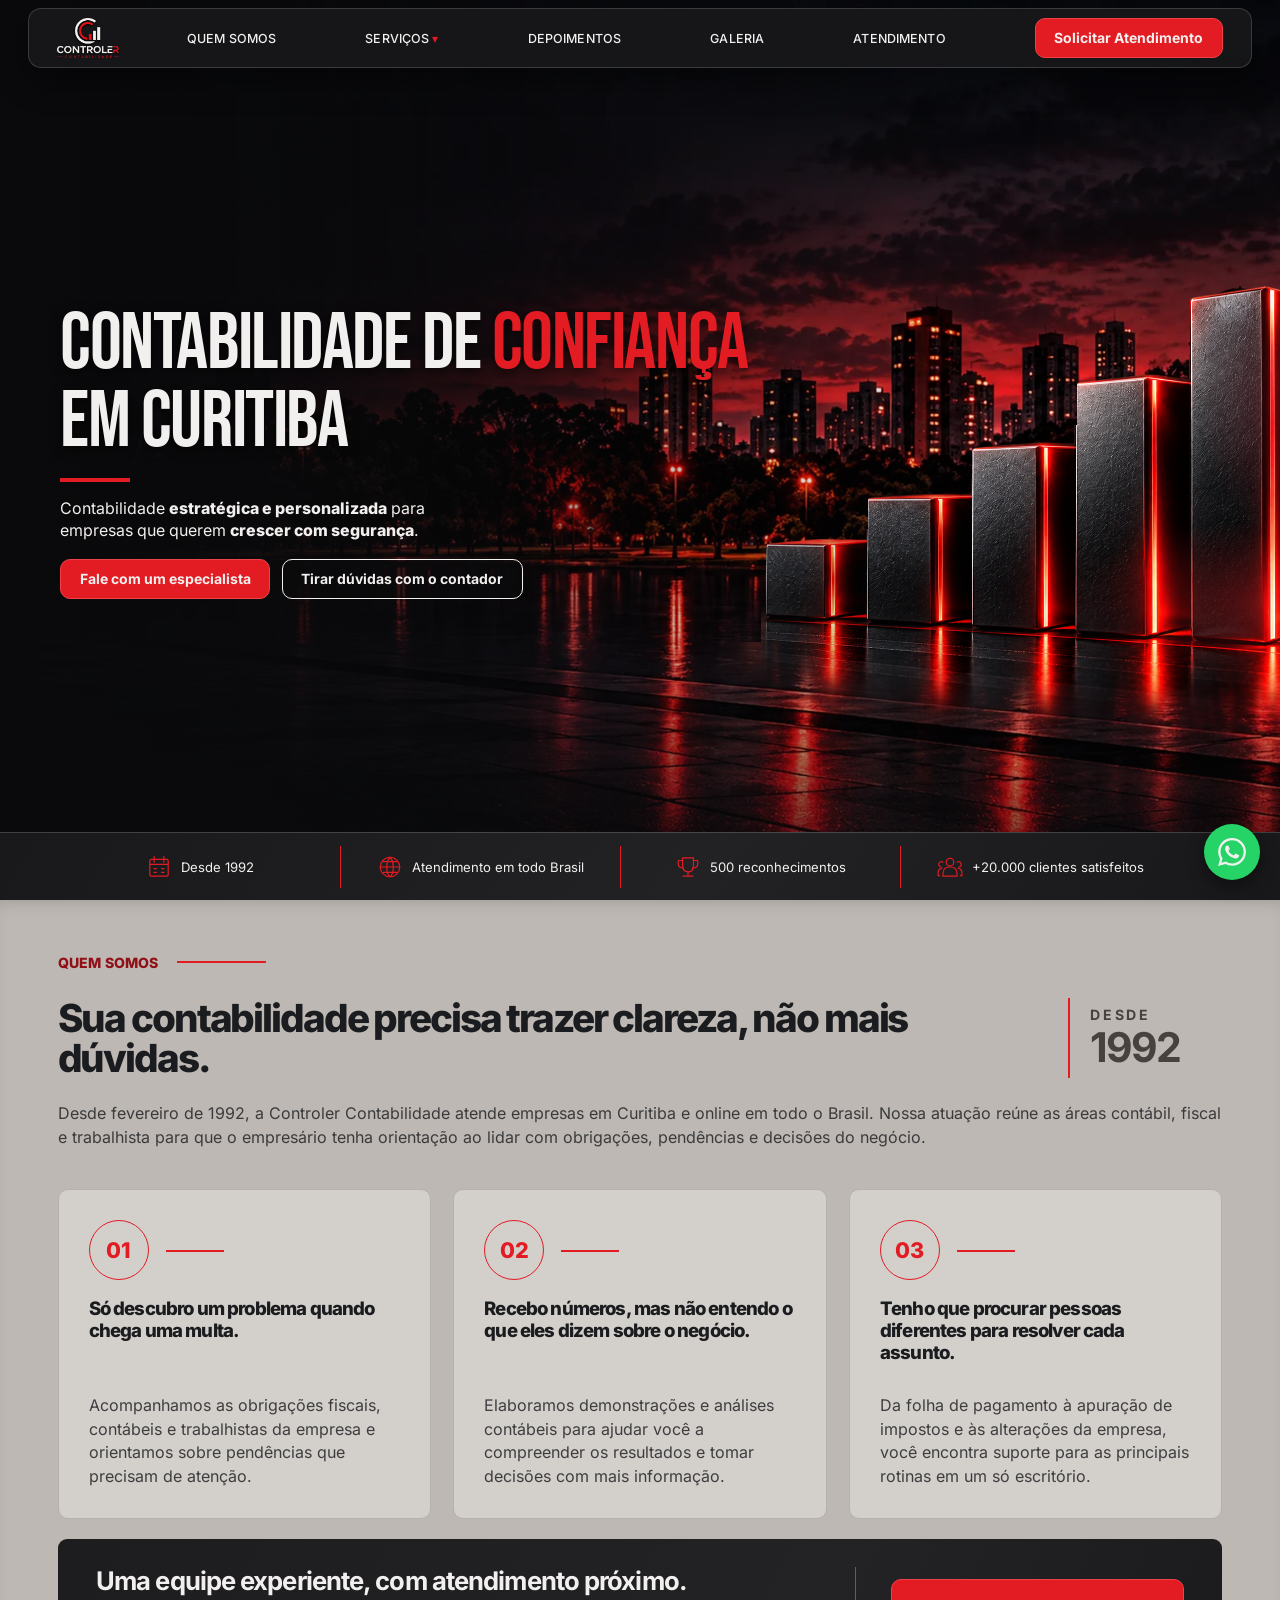
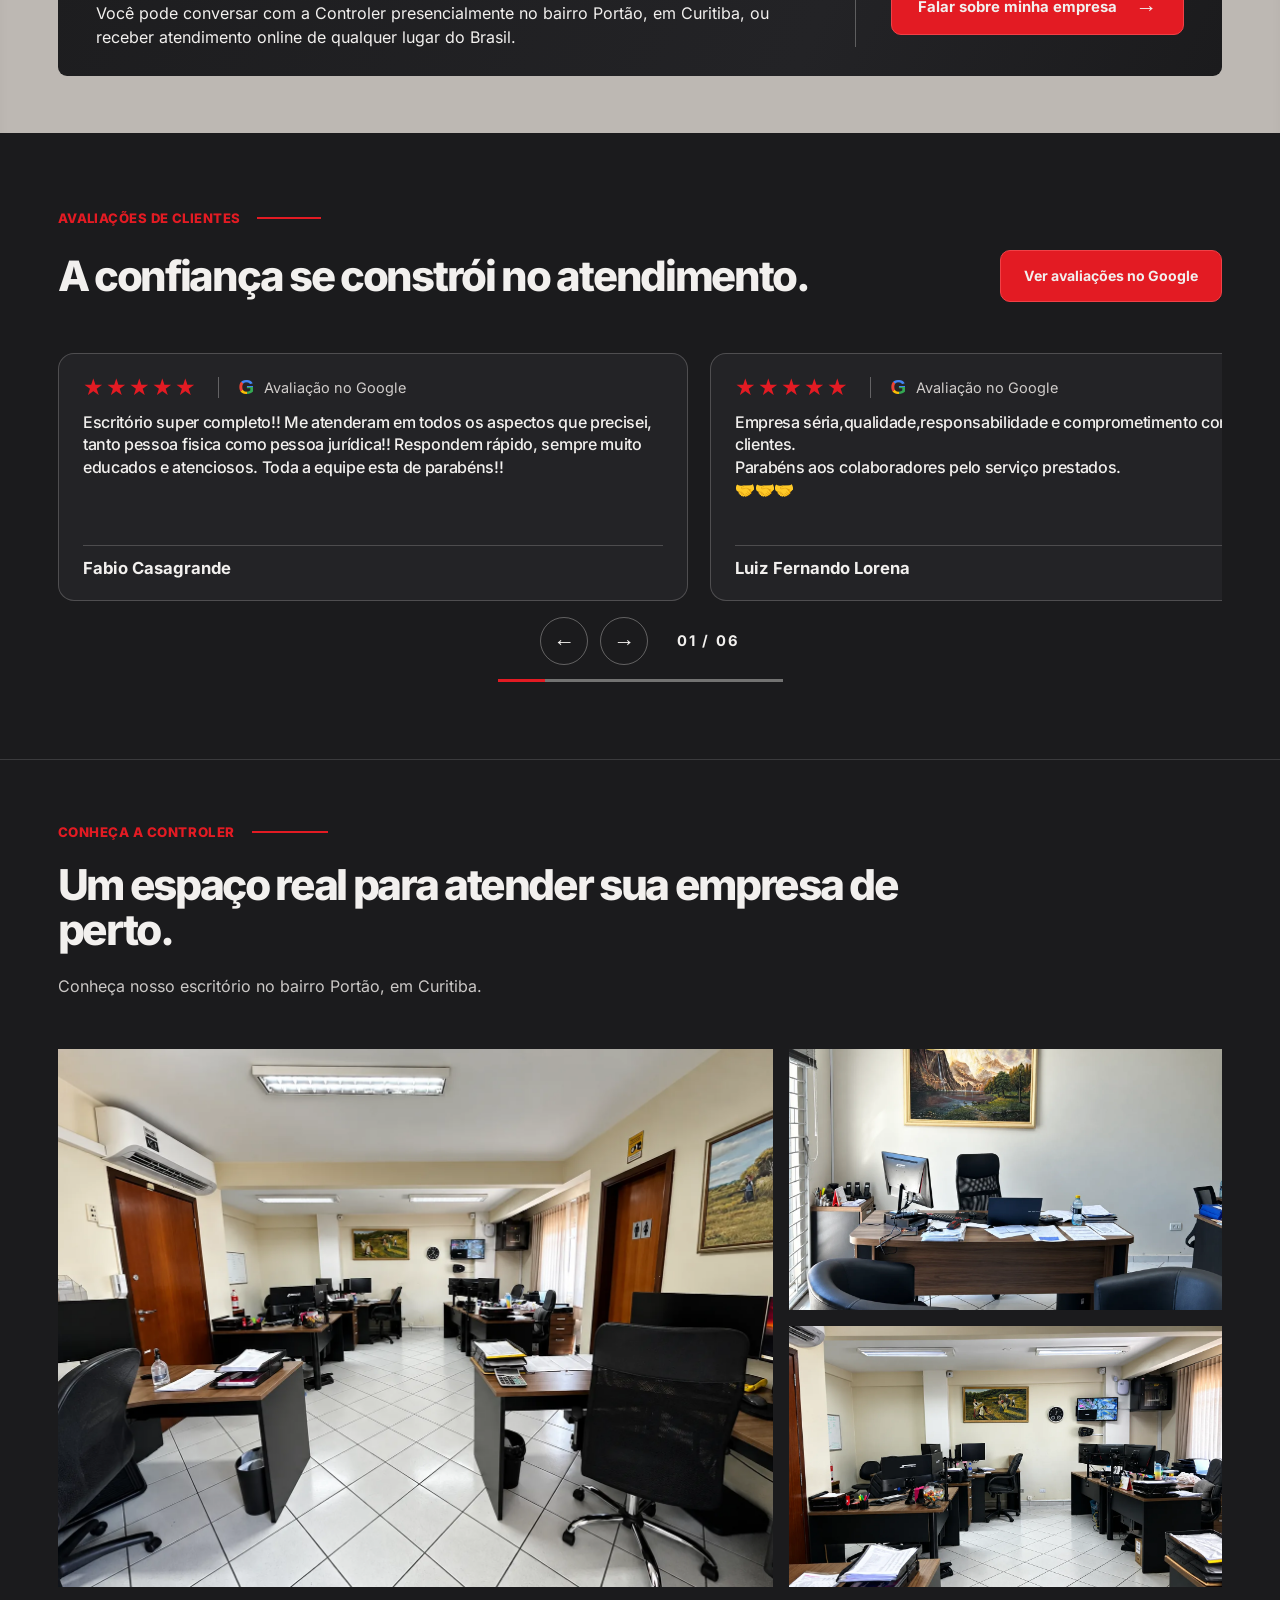
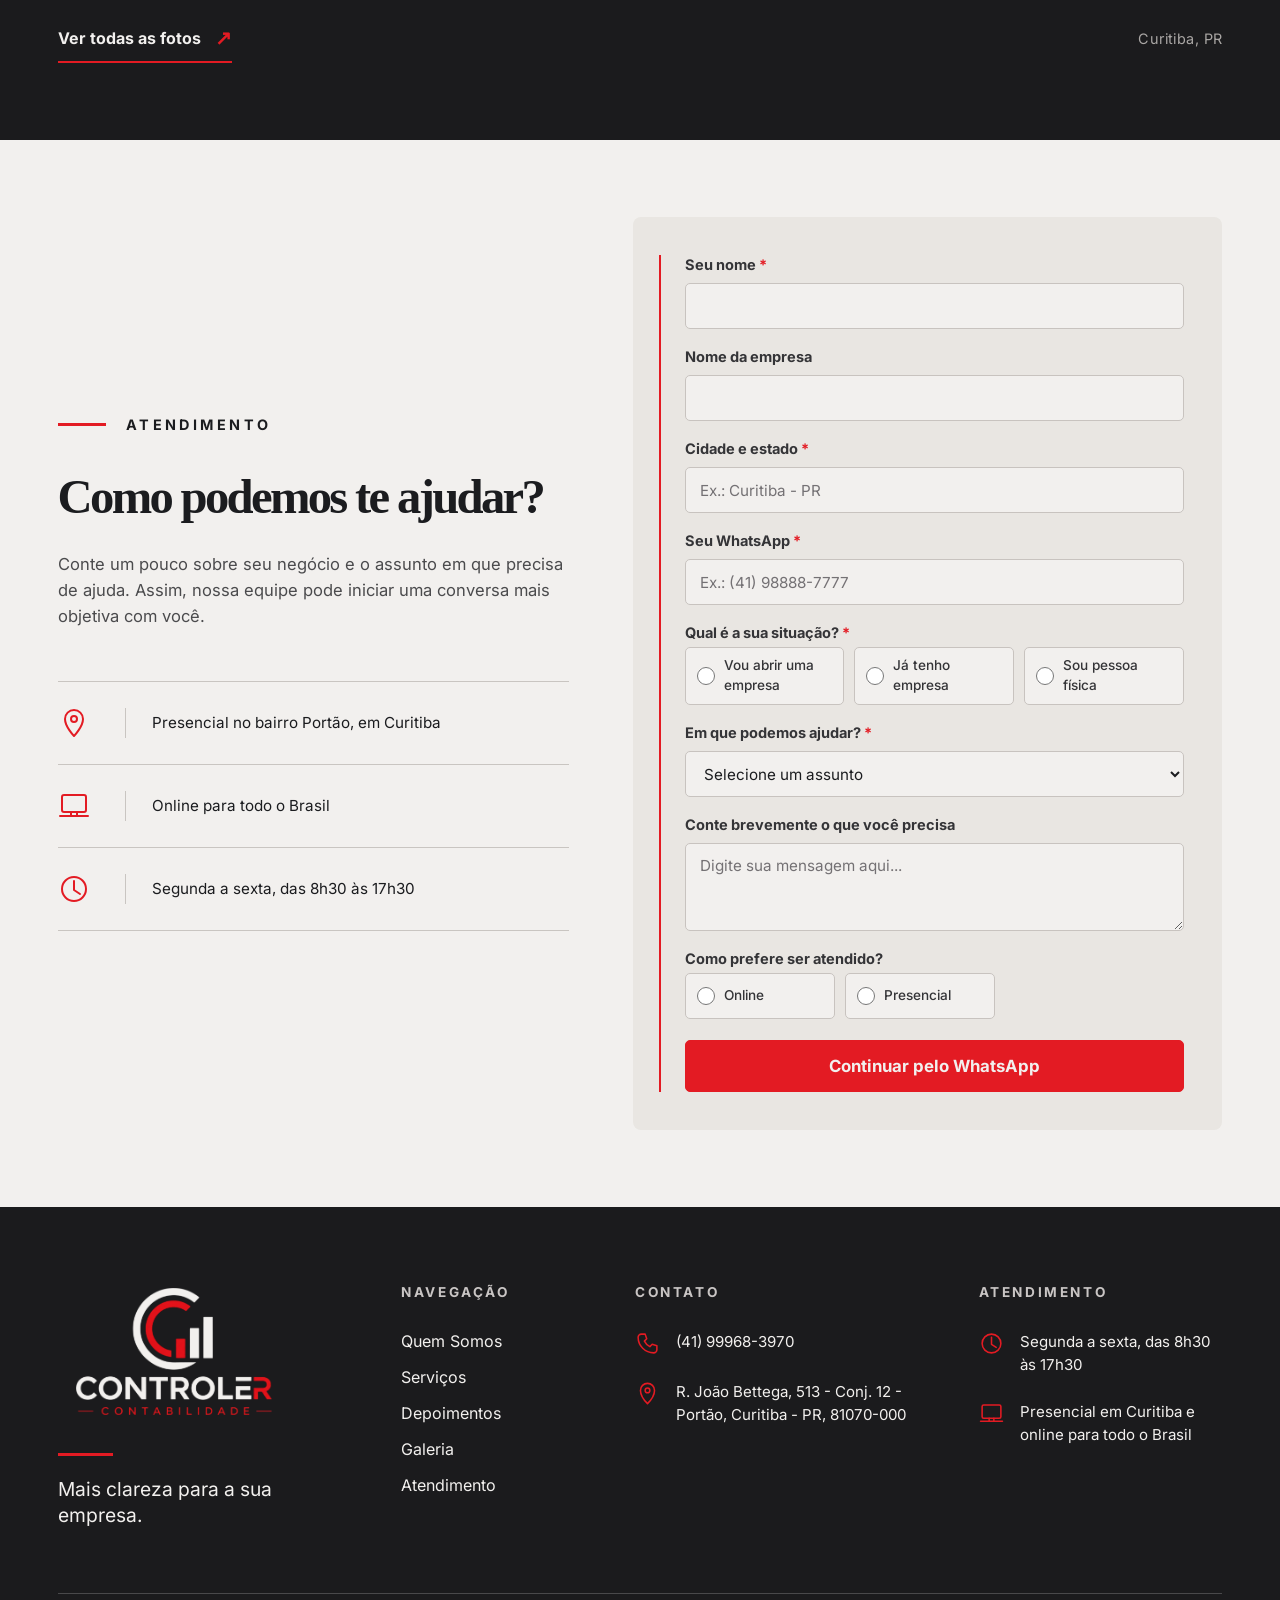
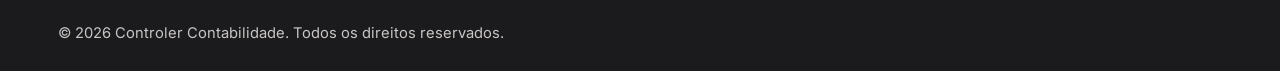
==== index.html @ 9d7194da "Add files via upload" ====
<!doctype html>
<html lang="pt-BR">
<head>
  <meta charset="utf-8">
  <meta name="viewport" content="width=device-width, initial-scale=1">
  <meta name="theme-color" content="#0B0B0D">
  <meta name="description" content="Controler Contabilidade em Curitiba: contabilidade estratégica e personalizada para empresas. Atendimento em todo o Brasil.">
  <title>Controler Contabilidade | Contabilidade em Curitiba</title>
  <!-- Troque o domínio abaixo pelo domínio definitivo antes da publicação. -->
  <link rel="canonical" href="https://controlercontabilidade.com.br/">
  <meta property="og:type" content="website">
  <meta property="og:locale" content="pt_BR">
  <meta property="og:title" content="Controler Contabilidade | Contabilidade em Curitiba">
  <meta property="og:description" content="Contabilidade estratégica e personalizada para empresas que querem crescer com segurança.">
  <meta property="og:url" content="https://controlercontabilidade.com.br/">
  <meta property="og:image" content="https://controlercontabilidade.com.br/assets/images/bg-curitiba.webp">
  <link rel="icon" href="assets/icons/favicon.svg" type="image/svg+xml">
  <link rel="preload" as="image" href="assets/images/bg-curitiba.webp" fetchpriority="high">
  <link rel="stylesheet" href="styles.css?v=20260928-4">
  <script src="script.js" defer></script>
  <script type="application/ld+json">{"@context":"https://schema.org","@type":"AccountingService","name":"Controler Contabilidade","telephone":"+55 41 99968-3970","address":{"@type":"PostalAddress","streetAddress":"R. João Bettega, 513 - Conj 12 - Portão","addressLocality":"Curitiba","addressRegion":"PR","postalCode":"81070-000","addressCountry":"BR"},"openingHoursSpecification":[{"@type":"OpeningHoursSpecification","dayOfWeek":["Monday","Tuesday","Wednesday","Thursday","Friday"],"opens":"08:30","closes":"17:30"}],"areaServed":{"@type":"Country","name":"Brasil"}}</script>
</head>
<body>
  <a class="skip" href="#conteudo">Pular para o conteúdo</a>
  <header class="site-header" id="inicio">
    <nav class="nav-bar" aria-label="Navegação principal">
      <a class="brand" href="#inicio" aria-label="Controler Contabilidade, início"><img src="assets/logo/controler-escura.png" width="888" height="578" alt="Controler Contabilidade"></a>
      <button class="menu-toggle" type="button" aria-label="Abrir menu" aria-controls="primary-links" aria-expanded="false"><span></span><span></span><span></span></button>
      <div class="nav-links" id="primary-links">
        <a href="#quem-somos">Quem Somos</a>
        <div class="dropdown" id="services-dropdown">
          <button class="dropdown-trigger" type="button" aria-haspopup="true" aria-expanded="false" aria-controls="services-menu">Serviços <span aria-hidden="true">▾</span></button>
          <div class="dropdown-panel" id="services-menu"><a href="abertura-de-empresa.html">Abertura de Empresa</a><a href="troca-de-contador.html">Troca de Contador</a><a href="planejamento-tributario.html">Planejamento Tributário</a><a href="departamento-pessoal-bpo-financeiro.html">Departamento Pessoal e BPO Financeiro</a><a href="imposto-de-renda.html">Imposto de Renda</a></div>
        </div>
        <a href="#depoimentos">Depoimentos</a><a href="#galeria">Galeria</a><a href="#atendimento">Atendimento</a>
        <a class="button button-red header-cta" href="https://wa.me/5541999683970?text=Ol%C3%A1%2C%20quero%20solicitar%20atendimento%20da%20Controler%20Contabilidade." target="_blank" rel="noopener noreferrer">Solicitar Atendimento</a>
      </div>
    </nav>
  </header>
  <main id="conteudo">
    <section class="hero" aria-labelledby="hero-title">
      <div class="hero-inner">
        <div class="hero-copy">
          <h1 id="hero-title" class="entrance"><span class="title-line">CONTABILIDADE DE <span class="red">CONFIANÇA</span></span><span class="title-line">EM CURITIBA</span></h1>
          <div class="accent entrance" aria-hidden="true"></div>
          <p class="subtitle entrance">Contabilidade <strong>estratégica e personalizada</strong> para<br>empresas que querem <strong>crescer com segurança</strong>.</p>
          <div class="hero-actions entrance"><a class="button button-red" href="https://wa.me/5541999683970?text=Ol%C3%A1%2C%20quero%20falar%20com%20um%20especialista%20sobre%20a%20contabilidade%20da%20minha%20empresa." target="_blank" rel="noopener noreferrer">Fale com um especialista</a><a class="button button-outline" href="https://wa.me/5541999683970?text=Ol%C3%A1%2C%20tenho%20algumas%20d%C3%BAvidas%20e%20gostaria%20de%20conversar%20com%20um%20contador." target="_blank" rel="noopener noreferrer">Tirar dúvidas com o contador</a></div>
        </div>
        <div class="scene" role="img" aria-label="Curitiba à noite, Jardim Botânico e cinco barras ascendentes iluminadas em vermelho">
          <img class="scene-image" src="assets/images/bg-curitiba.webp" width="1920" height="1080" fetchpriority="high" alt="" decoding="async">
          <!-- As cinco barras são recortes da mesma imagem transparente. O SVG fixa sua posição no plano 1920 × 1080; cada imagem desliza para cima dentro do seu recorte, a partir da linha do chão. -->
          <svg class="bars-overlay" viewBox="0 0 1920 1080" preserveAspectRatio="none" aria-hidden="true" focusable="false">
            <defs>
              <clipPath id="bar-clip-1"><rect x="1105" y="635" width="129" height="135"/></clipPath>
              <clipPath id="bar-clip-2"><rect x="1234" y="575" width="125" height="195"/></clipPath>
              <clipPath id="bar-clip-3"><rect x="1359" y="510" width="126" height="260"/></clipPath>
              <clipPath id="bar-clip-4"><rect x="1485" y="425" width="135" height="345"/></clipPath>
              <clipPath id="bar-clip-5"><rect x="1620" y="330" width="150" height="440"/></clipPath>
              <clipPath id="bar-reflection-clip"><rect x="1000" y="770" width="850" height="200"/></clipPath>
            </defs>
            <g class="bar-reflections" clip-path="url(#bar-reflection-clip)"><image href="assets/images/barras-contabilidade.webp" x="961" y="285" width="929" height="620"/></g>
            <g clip-path="url(#bar-clip-1)"><image class="bar-image bar-image-1" href="assets/images/barras-contabilidade.webp" x="961" y="285" width="929" height="620"/></g>
            <g clip-path="url(#bar-clip-2)"><image class="bar-image bar-image-2" href="assets/images/barras-contabilidade.webp" x="961" y="285" width="929" height="620"/></g>
            <g clip-path="url(#bar-clip-3)"><image class="bar-image bar-image-3" href="assets/images/barras-contabilidade.webp" x="961" y="285" width="929" height="620"/></g>
            <g clip-path="url(#bar-clip-4)"><image class="bar-image bar-image-4" href="assets/images/barras-contabilidade.webp" x="961" y="285" width="929" height="620"/></g>
            <g clip-path="url(#bar-clip-5)"><image class="bar-image bar-image-5" href="assets/images/barras-contabilidade.webp" x="961" y="285" width="929" height="620"/></g>
          </svg>
          <div class="scene-shade" aria-hidden="true"></div>
          <div class="greenhouse-light" aria-hidden="true"></div><div class="lake-light" aria-hidden="true"></div>
        </div>
      </div>
      <div class="facts entrance" aria-label="Informações sobre a Controler">
        <div class="fact"><svg viewBox="0 0 48 48" aria-hidden="true"><rect x="7" y="10" width="34" height="31" rx="3"/><path d="M7 19h34M15 5v10M33 5v10M15 27h4m10 0h4m-18 7h4m10 0h4"/></svg><span>Desde 1992</span></div>
        <div class="fact"><svg viewBox="0 0 48 48" aria-hidden="true"><circle cx="24" cy="24" r="18"/><path d="M6 24h36M24 6c-7 7-9 29 0 36M24 6c7 7 9 29 0 36M11 14h26M11 34h26"/></svg><span>Atendimento em todo Brasil</span></div>
        <div class="fact"><svg viewBox="0 0 48 48" aria-hidden="true"><path d="M14 7h20v14c0 8-4 12-10 12S14 29 14 21V7ZM14 12H6v6c0 6 4 8 10 8m18-14h8v6c0 6-4 8-10 8M24 33v8m-9 0h18"/></svg><span>500 reconhecimentos</span></div>
        <div class="fact"><svg viewBox="0 0 48 48" aria-hidden="true"><circle cx="24" cy="15" r="7"/><path d="M11 41v-5c0-8 5-12 13-12s13 4 13 12v5H11ZM7 24a5 5 0 1 1 4-9M5 40H2v-5c0-5 2-8 7-9m32-2a5 5 0 1 0-4-9m6 25h3v-5c0-5-2-8-7-9"/></svg><span>+20.000 clientes satisfeitos</span></div>
      </div>
    </section>
    <section class="about" id="quem-somos" aria-labelledby="about-title">
      <div class="about-inner">
        <p class="about-eyebrow">QUEM SOMOS</p>
        <div class="about-heading-row">
          <h2 id="about-title">Sua contabilidade precisa trazer clareza, não mais dúvidas.</h2>
          <p class="about-since"><span>DESDE</span><strong>1992</strong></p>
        </div>
        <p class="about-intro">Desde fevereiro de 1992, a Controler Contabilidade atende empresas em Curitiba e online em todo o Brasil. Nossa atuação reúne as áreas contábil, fiscal e trabalhista para que o empresário tenha orientação ao lidar com obrigações, pendências e decisões do negócio.</p>
        <div class="about-grid">
          <article class="about-card">
            <span class="about-number" aria-hidden="true">01</span>
            <h3>Só descubro um problema quando chega uma multa.</h3>
            <p>Acompanhamos as obrigações fiscais, contábeis e trabalhistas da empresa e orientamos sobre pendências que precisam de atenção.</p>
          </article>
          <article class="about-card">
            <span class="about-number" aria-hidden="true">02</span>
            <h3>Recebo números, mas não entendo o que eles dizem sobre o negócio.</h3>
            <p>Elaboramos demonstrações e análises contábeis para ajudar você a compreender os resultados e tomar decisões com mais informação.</p>
          </article>
          <article class="about-card">
            <span class="about-number" aria-hidden="true">03</span>
            <h3>Tenho que procurar pessoas diferentes para resolver cada assunto.</h3>
            <p>Da folha de pagamento à apuração de impostos e às alterações da empresa, você encontra suporte para as principais rotinas em um só escritório.</p>
          </article>
        </div>
        <div class="about-closing">
          <div class="about-closing-copy">
            <h3>Uma equipe experiente, com atendimento próximo.</h3>
            <p>Você pode conversar com a Controler presencialmente no bairro Portão, em Curitiba, ou receber atendimento online de qualquer lugar do Brasil.</p>
          </div>
          <div class="about-closing-action">
            <a class="button button-red about-button" href="https://wa.me/5541999683970?text=Ol%C3%A1%2C%20vim%20pelo%20site%20e%20gostaria%20de%20falar%20sobre%20a%20contabilidade%20da%20minha%20empresa." target="_blank" rel="noopener noreferrer">Falar sobre minha empresa<span aria-hidden="true" class="about-button-arrow">→</span></a>
          </div>
        </div>
      </div>
    </section>
    <section class="testimonials" id="depoimentos" aria-labelledby="testimonials-title">
      <div class="testimonials-inner">
        <div class="testimonials-heading">
          <p class="testimonials-eyebrow">AVALIAÇÕES DE CLIENTES</p>
          <div class="testimonials-heading-main"><h2 id="testimonials-title">A confiança se constrói no atendimento.</h2><a class="button button-red testimonials-link" href="https://share.google/iEcroBxfTnWeFQp6z" target="_blank" rel="noopener noreferrer">Ver avaliações no Google</a></div>
        </div>
        <div class="testimonials-content">
          <div class="testimonials-stage" id="testimonials-stage" aria-label="Depoimentos dos clientes" tabindex="0">
            <div class="testimonials-track">
            <figure class="testimonial">
              <div class="testimonial-meta"><span class="testimonial-stars" aria-label="5 de 5 estrelas">★★★★★</span><span class="testimonial-source"><span class="google-mark" aria-hidden="true">G</span>Avaliação no Google</span></div>
              <blockquote>Escritório super completo!! Me atenderam em todos os aspectos que precisei, tanto pessoa fisica como pessoa jurídica!! Respondem rápido, sempre muito educados e atenciosos. Toda a equipe esta de parabéns!!</blockquote>
              <button class="testimonial-more" type="button" hidden>Ler avaliação completa</button>
              <figcaption><strong>Fabio Casagrande</strong></figcaption>
            </figure>
            <figure class="testimonial">
              <div class="testimonial-meta"><span class="testimonial-stars" aria-label="5 de 5 estrelas">★★★★★</span><span class="testimonial-source"><span class="google-mark" aria-hidden="true">G</span>Avaliação no Google</span></div>
              <blockquote>Empresa séria,qualidade,responsabilidade e comprometimento com os clientes.<br>Parabéns aos colaboradores pelo serviço prestados.<br>🤝🤝🤝</blockquote>
              <button class="testimonial-more" type="button" hidden>Ler avaliação completa</button>
              <figcaption><strong>Luiz Fernando Lorena</strong></figcaption>
            </figure>
            <figure class="testimonial">
              <div class="testimonial-meta"><span class="testimonial-stars" aria-label="5 de 5 estrelas">★★★★★</span><span class="testimonial-source"><span class="google-mark" aria-hidden="true">G</span>Avaliação no Google</span></div>
              <blockquote>Já sou cliente há anos e recomendo demais!</blockquote>
              <button class="testimonial-more" type="button" hidden>Ler avaliação completa</button>
              <figcaption><strong>Igor Lachowski</strong></figcaption>
            </figure>
            <figure class="testimonial">
              <div class="testimonial-meta"><span class="testimonial-stars" aria-label="5 de 5 estrelas">★★★★★</span><span class="testimonial-source"><span class="google-mark" aria-hidden="true">G</span>Avaliação no Google</span></div>
              <blockquote>Grandes Profissionais... Sem exceções!!! Parabéns!!!</blockquote>
              <button class="testimonial-more" type="button" hidden>Ler avaliação completa</button>
              <figcaption><strong>Glauber Antonio</strong></figcaption>
            </figure>
            <figure class="testimonial">
              <div class="testimonial-meta"><span class="testimonial-stars" aria-label="5 de 5 estrelas">★★★★★</span><span class="testimonial-source"><span class="google-mark" aria-hidden="true">G</span>Avaliação no Google</span></div>
              <blockquote>Super responsáveis!<br>Minha empresa deu um Up com a ajuda deles!!<br>Todos muito atenciosos!</blockquote>
              <button class="testimonial-more" type="button" hidden>Ler avaliação completa</button>
              <figcaption><strong>Helenise Casagrande</strong></figcaption>
            </figure>
            <figure class="testimonial">
              <div class="testimonial-meta"><span class="testimonial-stars" aria-label="5 de 5 estrelas">★★★★★</span><span class="testimonial-source"><span class="google-mark" aria-hidden="true">G</span>Avaliação no Google</span></div>
              <blockquote>Atendimento muito bom,pessoal,rápido e direto.<br>Recomendo!😉👍</blockquote>
              <button class="testimonial-more" type="button" hidden>Ler avaliação completa</button>
              <figcaption><strong>Osiris Pachekowski</strong></figcaption>
            </figure>
            </div>
          </div>
          <div class="testimonials-controls" aria-label="Navegação dos depoimentos">
            <button class="testimonial-arrow" id="testimonial-prev" type="button" aria-label="Depoimento anterior" aria-controls="testimonials-stage">←</button>
            <button class="testimonial-arrow" id="testimonial-next" type="button" aria-label="Próximo depoimento" aria-controls="testimonials-stage">→</button>
            <span class="testimonial-counter" id="testimonial-counter" role="status" aria-live="polite" aria-atomic="true">01 / 06</span>
          </div>
          <progress class="testimonial-progress" id="testimonial-progress" value="1" max="6" aria-label="Progresso das avaliações">1 de 6</progress>
        </div>
      </div>
      <dialog class="testimonial-dialog" id="testimonial-dialog" aria-labelledby="testimonial-dialog-title" aria-describedby="testimonial-dialog-text">
        <button class="testimonial-dialog-close" type="button" aria-label="Fechar avaliação">×</button>
        <p class="testimonial-dialog-source">Avaliação no Google</p>
        <p class="testimonial-dialog-stars" aria-label="5 de 5 estrelas">★★★★★</p>
        <h3 id="testimonial-dialog-title"></h3>
        <blockquote id="testimonial-dialog-text"></blockquote>
      </dialog>
    </section>
    <section class="gallery" id="galeria" aria-labelledby="gallery-title">
      <div class="gallery-inner">
        <div class="gallery-heading">
          <p class="gallery-eyebrow">CONHEÇA A CONTROLER</p>
          <h2 id="gallery-title">Um espaço real para atender sua empresa de perto.</h2>
          <p class="gallery-description">Conheça nosso escritório no bairro Portão, em Curitiba.</p>
        </div>
        <div class="gallery-mosaic">
          <a class="gallery-tile gallery-tile-featured" href="assets/images/galeria-01.webp" data-gallery-index="0" aria-label="Ampliar foto 1 do escritório"><img src="assets/images/galeria-01.webp" width="1450" height="1085" loading="lazy" decoding="async" alt="Vista ampla das estações de trabalho no escritório da Controler"></a>
          <a class="gallery-tile" href="assets/images/galeria-02.webp" data-gallery-index="1" aria-label="Ampliar foto 2 do escritório"><img src="assets/images/galeria-02.webp" width="1450" height="1085" loading="lazy" decoding="async" alt="Sala de atendimento com mesa, cadeiras e quadro na parede"></a>
          <a class="gallery-tile" href="assets/images/galeria-03.webp" data-gallery-index="2" aria-label="Ampliar foto 3 do escritório"><img src="assets/images/galeria-03.webp" width="1447" height="1087" loading="lazy" decoding="async" alt="Ambiente de trabalho com mesas e computadores da equipe"></a>
        </div>
        <div class="gallery-footer">
          <a class="gallery-all" href="assets/images/galeria-01.webp" data-gallery-index="0">Ver todas as fotos <span aria-hidden="true">↗</span></a>
          <span class="gallery-location">Curitiba, PR</span>
        </div>
      </div>
    </section>
    <!-- Fotos completas no HTML para facilitar inclusões e substituições futuras. -->
    <ul class="gallery-sources" hidden>
      <li data-src="assets/images/galeria-01.webp" data-alt="Vista ampla das estações de trabalho no escritório da Controler"></li>
      <li data-src="assets/images/galeria-02.webp" data-alt="Sala de atendimento com mesa, cadeiras e quadro na parede"></li>
      <li data-src="assets/images/galeria-03.webp" data-alt="Ambiente de trabalho com mesas e computadores da equipe"></li>
      <li data-src="assets/images/galeria-04.webp" data-alt="Outra vista das mesas, computadores e área de atendimento do escritório"></li>
      <li data-src="assets/images/galeria-05.webp" data-alt="Estações de trabalho e área central do escritório da Controler"></li>
      <li data-src="assets/images/galeria-06.webp" data-alt="Mesas e equipamentos do escritório vistos a partir da entrada"></li>
    </ul>
    <dialog class="gallery-dialog" aria-label="Galeria ampliada do escritório">
      <div class="gallery-dialog-inner">
        <button class="gallery-close" type="button" aria-label="Fechar galeria">×</button>
        <figure class="gallery-view"><img width="1450" height="1085" alt=""><figcaption class="gallery-count" aria-live="polite" aria-atomic="true">01 / 06</figcaption></figure>
        <div class="gallery-navigation"><button class="gallery-prev" type="button" aria-label="Foto anterior">←</button><button class="gallery-next" type="button" aria-label="Próxima foto">→</button></div>
      </div>
    </dialog>
    <section class="contact" id="atendimento" aria-labelledby="contact-title">
      <div class="contact-inner">
        <div class="contact-intro">
          <p class="contact-eyebrow">ATENDIMENTO</p>
          <h2 id="contact-title">Como podemos te ajudar?</h2>
          <p class="contact-description">Conte um pouco sobre seu negócio e o assunto em que precisa de ajuda. Assim, nossa equipe pode iniciar uma conversa mais objetiva com você.</p>
          <ul class="contact-details">
            <li><svg viewBox="0 0 32 32" aria-hidden="true" focusable="false"><path d="M16 29s9-9.3 9-17a9 9 0 0 0-18 0c0 7.7 9 17 9 17Z"/><circle cx="16" cy="12" r="3"/></svg><span>Presencial no bairro Portão, em Curitiba</span></li>
            <li><svg viewBox="0 0 32 32" aria-hidden="true" focusable="false"><rect x="4" y="5" width="24" height="17" rx="2"/><path d="M2 26h28M13 22v4m6-4v4"/></svg><span>Online para todo o Brasil</span></li>
            <li><svg viewBox="0 0 32 32" aria-hidden="true" focusable="false"><circle cx="16" cy="16" r="12"/><path d="M16 8v9l6 4"/></svg><span>Segunda a sexta, das 8h30 às 17h30</span></li>
          </ul>
        </div>
        <div class="contact-panel">
          <form class="contact-form" id="contact-form" novalidate>
            <div class="contact-field"><label for="contact-name">Seu nome <span aria-hidden="true">*</span></label><input id="contact-name" name="name" type="text" autocomplete="name" required aria-describedby="contact-name-error"><span class="contact-error" id="contact-name-error"></span></div>
            <div class="contact-field contact-company"><label for="contact-company">Nome da empresa <span class="company-required" aria-hidden="true" hidden>*</span></label><input id="contact-company" name="company" type="text" autocomplete="organization" aria-describedby="contact-company-error"><span class="contact-error" id="contact-company-error"></span></div>
            <div class="contact-field"><label for="contact-city">Cidade e estado <span aria-hidden="true">*</span></label><input id="contact-city" name="city" type="text" autocomplete="address-level2" placeholder="Ex.: Curitiba - PR" required aria-describedby="contact-city-error"><span class="contact-error" id="contact-city-error"></span></div>
            <div class="contact-field"><label for="contact-phone">Seu WhatsApp <span aria-hidden="true">*</span></label><input id="contact-phone" name="phone" type="tel" inputmode="tel" autocomplete="tel" placeholder="Ex.: (41) 98888-7777" required aria-describedby="contact-phone-error"><span class="contact-error" id="contact-phone-error"></span></div>
            <fieldset class="contact-field contact-options" aria-describedby="contact-situation-error"><legend>Qual é a sua situação? <span aria-hidden="true">*</span></legend><div class="contact-choices"><label><input type="radio" name="situation" value="Vou abrir uma empresa" required><span>Vou abrir uma empresa</span></label><label><input type="radio" name="situation" value="Já tenho empresa"><span>Já tenho empresa</span></label><label><input type="radio" name="situation" value="Sou pessoa física"><span>Sou pessoa física</span></label></div><span class="contact-error" id="contact-situation-error"></span></fieldset>
            <div class="contact-field"><label for="contact-subject">Em que podemos ajudar? <span aria-hidden="true">*</span></label><select id="contact-subject" name="subject" required aria-describedby="contact-subject-error"><option value="">Selecione um assunto</option><option>Troca de contador</option><option>Abertura de empresa</option><option>Contabilidade</option><option>Fiscal e tributário</option><option>Departamento pessoal</option><option>Imposto de Renda</option><option>Outro assunto</option></select><span class="contact-error" id="contact-subject-error"></span></div>
            <div class="contact-field"><label for="contact-message">Conte brevemente o que você precisa</label><textarea id="contact-message" name="message" rows="3" placeholder="Digite sua mensagem aqui..."></textarea></div>
            <fieldset class="contact-field contact-options" aria-describedby="contact-preference-error"><legend>Como prefere ser atendido?</legend><div class="contact-choices contact-choices-short"><label><input type="radio" name="preference" value="Online"><span>Online</span></label><label><input type="radio" name="preference" value="Presencial"><span>Presencial</span></label></div><span class="contact-error" id="contact-preference-error"></span></fieldset>
            <button class="contact-submit" type="submit">Continuar pelo WhatsApp</button>
          </form>
        </div>
      </div>
    </section>
  </main>
  <footer class="site-footer" aria-label="Rodapé da Controler Contabilidade">
    <div class="footer-inner">
      <div class="footer-grid">
        <div class="footer-brand">
          <a class="footer-logo" href="#inicio" aria-label="Controler Contabilidade, voltar ao início"><img src="assets/logo/controler-rodape.png" width="887" height="573" alt="Logo da Controler Contabilidade" loading="lazy" decoding="async"></a>
          <span class="footer-accent" aria-hidden="true"></span>
          <p>Mais clareza para a sua empresa.</p>
        </div>
        <nav class="footer-column footer-navigation" aria-label="Navegação do rodapé">
          <h2>Navegação</h2>
          <ul><li><a href="#quem-somos">Quem Somos</a></li><li><a class="footer-services" href="#services-dropdown">Serviços</a></li><li><a href="#depoimentos">Depoimentos</a></li><li><a href="#galeria">Galeria</a></li><li><a href="#atendimento">Atendimento</a></li></ul>
        </nav>
        <div class="footer-column footer-contact">
          <h2>Contato</h2>
          <a href="tel:+5541999683970"><svg viewBox="0 0 32 32" aria-hidden="true" focusable="false"><path d="M8 4h5l2 6-3 3c1.5 3 4 5.5 7 7l3-3 6 2v5c0 2-2 4-4 4C13 28 4 19 4 8c0-2 2-4 4-4Z"/></svg><span>(41) 99968-3970</span></a>
          <a href="https://www.google.com/maps/search/?api=1&amp;query=R.%20Jo%C3%A3o%20Bettega%2C%20513%20-%20Conj.%2012%20-%20Port%C3%A3o%2C%20Curitiba%20-%20PR%2C%2081070-000" target="_blank" rel="noopener noreferrer"><svg viewBox="0 0 32 32" aria-hidden="true" focusable="false"><path d="M16 29s9-9.3 9-17a9 9 0 0 0-18 0c0 7.7 9 17 9 17Z"/><circle cx="16" cy="12" r="3"/></svg><span>R. João Bettega, 513 - Conj. 12 - Portão, Curitiba - PR, 81070-000</span></a>
        </div>
        <div class="footer-column footer-hours">
          <h2>Atendimento</h2>
          <p><svg viewBox="0 0 32 32" aria-hidden="true" focusable="false"><circle cx="16" cy="16" r="12"/><path d="M16 8v9l6 4"/></svg><span>Segunda a sexta, das 8h30 às 17h30</span></p>
          <p><svg viewBox="0 0 32 32" aria-hidden="true" focusable="false"><rect x="4" y="5" width="24" height="17" rx="2"/><path d="M2 26h28M13 22v4m6-4v4"/></svg><span>Presencial em Curitiba e online para todo o Brasil</span></p>
        </div>
      </div>
      <div class="footer-bottom"><p>© 2026 Controler Contabilidade. Todos os direitos reservados.</p></div>
    </div>
  </footer>
  <a class="whatsapp-float" href="https://wa.me/5541999683970?text=Ol%C3%A1%2C%20vim%20pelo%20site%20e%20gostaria%20de%20falar%20com%20um%20especialista." target="_blank" rel="noopener" aria-label="Falar pelo WhatsApp">
    <svg viewBox="0 0 24 24" width="28" height="28" aria-hidden="true" focusable="false">
      <path fill="currentColor" d="M17.472 14.382c-.297-.149-1.758-.867-2.03-.967-.273-.099-.471-.148-.67.15-.197.297-.767.966-.94 1.164-.173.199-.347.223-.644.075-.297-.15-1.255-.463-2.39-1.475-.883-.788-1.48-1.761-1.653-2.059-.173-.297-.018-.458.13-.606.134-.133.298-.347.446-.52.149-.174.198-.298.298-.497.099-.198.05-.371-.025-.52-.075-.149-.669-1.612-.916-2.207-.242-.579-.487-.5-.669-.51-.173-.008-.371-.01-.57-.01-.198 0-.52.074-.792.372-.272.297-1.04 1.016-1.04 2.479 0 1.462 1.065 2.875 1.213 3.074.149.198 2.096 3.2 5.077 4.487.709.306 1.262.489 1.694.625.712.227 1.36.195 1.871.118.571-.085 1.758-.719 2.006-1.413.248-.694.248-1.289.173-1.413-.074-.124-.272-.198-.57-.347m-5.421 7.403h-.004a9.87 9.87 0 01-5.031-1.378l-.361-.214-3.741.982.998-3.648-.235-.374a9.86 9.86 0 01-1.51-5.26c.001-5.45 4.436-9.884 9.888-9.884 2.64 0 5.122 1.03 6.988 2.898a9.825 9.825 0 012.893 6.994c-.003 5.45-4.437 9.884-9.885 9.884m8.413-18.297A11.815 11.815 0 0012.05 0C5.495 0 .16 5.335.157 11.892c0 2.096.547 4.142 1.588 5.945L.057 24l6.305-1.654a11.882 11.882 0 005.683 1.448h.005c6.554 0 11.89-5.335 11.893-11.893a11.821 11.821 0 00-3.48-8.413z"/>
    </svg>
  </a>
</body></html>
---- styles.css ----
/* Fontes aprovadas: Bebas Neue 400 nos títulos; Inter variável 400–800 nos textos. */
@font-face{font-family:'Bebas Neue';src:url('[data-uri]') format('woff2');font-style:normal;font-weight:400;font-display:swap}
@font-face{font-family:'Inter';src:url('[data-uri]') format('woff2');font-style:normal;font-weight:400 800;font-display:swap}
/* Identidade, espaçamento e temporização editáveis. */
:root{--bg:#0B0B0D;--bg-2:#141417;--red:#E31B23;--text:#F2F0EE;--muted:#d0ccca;--font-title:'Bebas Neue',Impact,sans-serif;--font-body:Inter,Arial,sans-serif;--page-pad:clamp(22px,4.7vw,90px);--about-bg:#F2F0EE;--about-ink:#1b1c1f;--about-border:#d2cecb;--about-gutter:clamp(22px,4.5vw,70px)}
*,*::before,*::after{box-sizing:border-box}html{scroll-behavior:smooth}body{margin:0;background:var(--bg);color:var(--text);font-family:var(--font-body);overflow-x:hidden}a{color:inherit;text-decoration:none}button{font:inherit;color:inherit}button,a{-webkit-tap-highlight-color:transparent}a:focus-visible,button:focus-visible{outline:3px solid var(--text);outline-offset:4px}.skip{position:fixed;top:-100px;left:12px;z-index:100;background:var(--red);padding:12px}.skip:focus{top:12px}
.site-header{position:fixed;z-index:30;top:24px;left:2.2%;right:2.2%}.nav-bar{min-height:96px;display:flex;align-items:center;gap:clamp(18px,2vw,42px);padding:10px clamp(18px,2.2vw,48px);border:1px solid #ffffff28;border-radius:13px;background:#19191bdb;backdrop-filter:blur(14px);-webkit-backdrop-filter:blur(14px);box-shadow:0 12px 32px #0007}.brand{flex:none;width:clamp(205px,21vw,365px);height:75px;display:block;overflow:hidden}.brand img{height:100%;width:100%;object-fit:contain;object-position:left center;filter:drop-shadow(0 1px 1px #000)}.nav-links{display:flex;align-items:center;justify-content:space-between;gap:clamp(12px,1.8vw,32px);width:100%}.nav-links>a:not(.button),.dropdown-trigger{white-space:nowrap;text-transform:uppercase;font-size:clamp(11px,.95vw,16px);font-weight:500;letter-spacing:.01em}.nav-links>a:not(.button):hover,.dropdown-trigger:hover,.dropdown-trigger[aria-expanded=true]{color:var(--red)}.dropdown{position:relative}.dropdown-trigger{border:0;background:none;padding:14px 0;cursor:pointer}.dropdown-trigger span{color:var(--red)}.dropdown-panel{position:absolute;left:-10px;top:100%;width:max-content;min-width:330px;max-width:380px;padding:10px 0;border:1px solid var(--red);border-radius:13px;background:#171719f7;box-shadow:0 18px 34px #0009;opacity:0;visibility:hidden;transform:translateY(-7px);transition:opacity .18s,transform .18s,visibility .18s}.dropdown:hover .dropdown-panel,.dropdown:focus-within .dropdown-panel,.dropdown.is-open .dropdown-panel{opacity:1;visibility:visible;transform:none}.dropdown-panel a{display:block;padding:10px 24px;font-size:14px;line-height:1.35}.dropdown-panel a:hover,.dropdown-panel a:focus-visible{background:#e31b2330}.menu-toggle{display:none}.button{display:inline-flex;align-items:center;justify-content:center;min-height:60px;padding:12px 34px;border-radius:10px;text-align:center;font-weight:700;font-size:clamp(14px,1.1vw,18px);line-height:1.25;transition:background .2s,transform .2s,border-color .2s;white-space:nowrap}.button:hover{transform:translateY(-2px)}.button-red{background:var(--red);border:1px solid #f04147;color:var(--text)}.button-red:hover{background:#b8131b}.button-outline{border:1px solid var(--text);background:#0b0b0d8c}.button-outline:hover{border-color:var(--red);background:#e31b2320}.header-cta{min-height:60px;padding-inline:26px}
.hero{position:relative;overflow:hidden;background:var(--bg)}.hero-inner{position:relative;display:flex;align-items:center;padding:145px var(--page-pad) 85px}.scene{position:absolute;inset:0 auto auto 50%;width:max(100%,177.77778vh);aspect-ratio:16/9;transform:translateX(-50%);overflow:hidden;pointer-events:none}.scene-image{display:block;width:100%;height:100%;object-fit:cover}.scene-shade{position:absolute;inset:0;background:linear-gradient(90deg,#0b0b0df5 0%,#0b0b0dc9 27%,#0b0b0d39 53%,transparent 75%),linear-gradient(0deg,#0b0b0dbd,transparent 24%)}.hero-copy{position:relative;z-index:2;width:min(760px,52%);margin-top:20px}.hero h1{font-family:var(--font-title);font-size:clamp(76px,7.1vw,136px);line-height:.91;letter-spacing:.004em;font-weight:400;margin:0;text-shadow:0 3px 12px #000a}.hero h1 .title-line{display:block;white-space:nowrap}.hero h1 .title-line .red{display:inline}.red{color:var(--red)}.accent{width:86px;height:5px;background:var(--red);margin:22px 0}.subtitle{font-size:clamp(18px,1.52vw,27px);line-height:1.36;max-width:720px;margin:0 0 28px}.subtitle strong{font-weight:800}.hero-actions{display:flex;gap:18px;align-items:center}.hero-actions .button{min-width:0;padding-inline:clamp(15px,2vw,35px)}.greenhouse-light,.lake-light{position:absolute;pointer-events:none;mix-blend-mode:screen;border-radius:50%}.greenhouse-light{left:85%;top:26%;width:17%;height:36%;background:radial-gradient(ellipse,#ef293d6b 0%,#e31b232e 36%,transparent 72%);animation:breath 6.1s ease-in-out infinite}.lake-light{left:77%;top:58%;width:25%;height:18%;background:radial-gradient(ellipse,#e31b234f,transparent 72%);animation:breath 6.1s ease-in-out -2.2s infinite}.facts{position:relative;z-index:3;min-height:145px;display:grid;grid-template-columns:repeat(4,1fr);align-items:center;padding:20px var(--page-pad);border-top:1px solid #ffffff2b;background:linear-gradient(120deg,#19191b,#222224 55%,#18181a)}.fact{display:flex;align-items:center;justify-content:center;gap:22px;min-height:62px;padding:8px 18px;font-size:clamp(15px,1.12vw,22px);white-space:nowrap}.fact+.fact{border-left:1px solid var(--red)}.fact svg{width:54px;height:54px;flex:none;fill:none;stroke:var(--red);stroke-width:2.2;stroke-linecap:round;stroke-linejoin:round}.anchor-target{scroll-margin-top:150px}
/* Entrada sequencial; só elementos pequenos usam will-change durante a animação. */
.entrance{animation:enter .72s both;animation-delay:calc(var(--order)*.13s)}@keyframes enter{from{opacity:0;transform:translateY(19px)}to{opacity:1;transform:none}}@keyframes breath{0%,100%{opacity:calc(.55 * var(--flicker,1));transform:scale(.97)}50%{opacity:calc(.82 * var(--flicker,1));transform:scale(1.06)}}
@media(max-width:1199px){.site-header{top:14px;left:16px;right:16px}.nav-bar{min-height:72px;padding:6px 18px}.brand{width:225px;height:61px}.menu-toggle{display:flex;flex-direction:column;justify-content:center;gap:6px;width:46px;height:46px;margin-left:auto;border:0;background:none;cursor:pointer}.menu-toggle span{width:25px;height:2px;background:var(--text);display:block}.nav-links{position:fixed;right:0;top:calc(100% + 10px);display:flex;flex-direction:column;align-items:stretch;justify-content:flex-start;width:min(380px,calc(100vw - 32px));max-height:calc(100vh - 110px);overflow:auto;padding:18px;background:#19191bf7;border:1px solid #ffffff39;border-radius:12px;box-shadow:0 14px 30px #000a;visibility:hidden;opacity:0;transform:translateX(12px);transition:opacity .2s,transform .2s,visibility .2s}.nav-links.is-open{visibility:visible;opacity:1;transform:none}.nav-links>a:not(.button),.dropdown-trigger{display:block;padding:12px 8px;font-size:15px;text-align:left}.dropdown-trigger{width:100%}.dropdown-panel{position:static;visibility:visible;display:none;opacity:1;transform:none;width:100%;min-width:0;max-width:none;box-shadow:none;margin:4px 0 10px}.dropdown.is-open .dropdown-panel{display:block}.dropdown-panel a{font-size:14px;padding:12px 16px}.header-cta{margin-top:4px}.hero-inner{min-height:0;display:flex;flex-direction:column;align-items:stretch;padding:130px 0 0}.hero-copy{width:auto;margin:0;padding:16px clamp(28px,6vw,70px) 24px}.hero h1{font-size:clamp(46px,6.05vw,70px);letter-spacing:-.015em}.subtitle{max-width:730px}.scene{position:relative;left:auto;top:auto;width:100%;aspect-ratio:16/9;transform:none;order:2}.scene-shade{background:linear-gradient(0deg,#0b0b0d55,transparent 28%)}.hero-copy{order:1}.facts{min-height:130px;padding-inline:18px}.fact{font-size:clamp(12px,1.4vw,17px);gap:9px;padding:8px}.fact svg{width:34px;height:34px}}
@media(max-width:767px){.site-header{left:10px;right:10px;top:8px}.nav-bar{min-height:64px}.brand{width:192px;height:52px}.hero-inner{padding-top:91px}.hero-copy{padding:22px 22px 25px}.hero h1{font-size:clamp(27px,8.25vw,48px);letter-spacing:-.025em}.accent{margin:18px 0;width:65px;height:4px}.subtitle{font-size:17px;line-height:1.45;margin-bottom:22px}.hero-actions{display:flex;flex-direction:column;gap:11px;align-items:stretch}.hero-actions .button{width:100%;min-height:54px;white-space:normal}.scene{width:100%;aspect-ratio:16/9}.facts{grid-template-columns:repeat(2,minmax(0,1fr));padding:18px 9px;gap:0;min-height:145px}.fact{font-size:12px;white-space:normal;line-height:1.25;justify-content:flex-start;padding:12px 9px;min-height:66px}.fact svg{width:31px;height:31px}.fact:nth-child(3){border-left:0;border-top:1px solid #e31b2366}.fact:nth-child(4){border-top:1px solid #e31b2366}}
@media(max-width:390px){.brand{width:177px}.hero-copy{padding-inline:17px}}
@media(prefers-reduced-motion:reduce){html{scroll-behavior:auto}*,*::before,*::after{animation:none!important;transition:none!important}.entrance{opacity:1;transform:none}.greenhouse-light,.lake-light{opacity:.6}}

.hero h1.entrance{--order:0}.accent.entrance{--order:1}.subtitle.entrance{--order:2}.hero-actions.entrance{--order:3}.facts.entrance{--order:5}

/* Barras em camadas: plano 1920 × 1080 da cena. Cada recorte
   esconde a barra abaixo do chão até ela subir; apenas transform e opacity animam. */
.bars-overlay{position:absolute;inset:0;width:100%;height:100%;pointer-events:none}
.bar-image{animation:bar-rise 1.25s cubic-bezier(.22,.72,.2,1) both}
.bar-image-1{--rise:135px;animation-delay:.12s}
.bar-image-2{--rise:195px;animation-delay:.31s}
.bar-image-3{--rise:260px;animation-delay:.5s}
.bar-image-4{--rise:345px;animation-delay:.69s}
.bar-image-5{--rise:440px;animation-delay:.88s}
.bar-reflections{opacity:0;animation:bar-reflections-in .8s 1.45s both}
@keyframes bar-rise{from{transform:translateY(var(--rise))}to{transform:translateY(0)}}
@keyframes bar-reflections-in{to{opacity:1}}
@media(prefers-reduced-motion:reduce){.bar-reflections{opacity:1}}

/* Altura do primeiro painel e faixa inferior, sem afetar a cena responsiva. */
@media (min-width:1200px){
  .site-header{top:8px}
  .nav-bar{min-height:60px;padding-block:4px}
  .brand{width:104px;height:40px}
  .nav-links>a:not(.button),.dropdown-trigger{font-size:.78rem}
  .header-cta{min-height:40px;padding:.65rem 1.15rem;font-size:.875rem}
  .hero{height:100svh;min-height:560px;max-height:920px;display:flex;flex-direction:column}
  .hero-inner{flex:1 1 auto;min-height:0;overflow:hidden;padding-top:76px;padding-bottom:4px}
  /* Cena e recortes das barras continuam no mesmo plano 16:9; o excedente é recortado. */
  .scene{top:0;width:max(100%,177.77778svh);aspect-ratio:16/9}
  .scene-image{object-fit:cover}
  .hero-copy{margin-top:0;width:min(850px,62%)}
  /* Primeira linha inteira cabe na área escura, antes das cinco barras. */
  .hero h1{font-size:clamp(2.52rem,3vw + 4.62vh,5.28rem);line-height:.98;letter-spacing:-.018em}
  .accent{width:70px;height:4px;margin:clamp(.6rem,1.8vh,1.25rem) 0}
  .subtitle{font-size:clamp(.9rem,.4vw + 1.2vh,1.1rem);line-height:1.4;margin-bottom:clamp(.6rem,1.8vh,1.25rem)}
  .hero-actions{gap:12px}
  .hero-actions .button{min-height:40px;padding:.65rem 1.15rem;font-size:.875rem}
  
  
  
  .facts{flex:0 0 68px;min-height:0;max-height:68px;padding:4px 100px 4px var(--page-pad)}
  .fact{min-height:42px;gap:9px;padding:3px 8px;font-size:.82rem}
  .fact svg{width:26px;height:26px}
}
@media (min-width:1200px) and (max-height:700px){
  .hero-inner{padding-top:69px}
  .hero h1{font-size:clamp(2.4rem,2.64vw + 4.2vh,4.56rem)}
  .accent{margin-block:.55rem}
  .subtitle{margin-bottom:.55rem}
  
}
@media (max-width:767px){
  .hero{height:auto;min-height:0;max-height:none}
  /* O plano 16:9 permanece único; o recorte aproxima cidade e barras no mobile. */
  .hero-inner{position:relative;display:block;min-height:clamp(610px,155vw,690px);padding-top:91px;overflow:hidden}
  .hero-copy{position:relative;z-index:2;width:100%;padding-bottom:0}
  .scene{position:absolute;top:auto;bottom:0;left:50%;width:max(760px,190vw);height:auto;aspect-ratio:16/9;transform:translateX(-70%)}
  .scene-image{width:100%;height:100%;object-fit:cover}
  .scene-shade{background:linear-gradient(180deg,#0b0b0dfa 0%,#0b0b0de8 25%,#0b0b0d8c 57%,#0b0b0d20 100%),linear-gradient(90deg,#0b0b0dd9 0%,#0b0b0d80 38%,transparent 80%)}
  .facts{grid-template-columns:repeat(2,minmax(0,1fr));min-height:145px;max-height:none;padding-right:12px}
}

/* Botão flutuante WhatsApp: substitui integralmente os seletores antigos. */
.whatsapp-float {
  position: fixed;
  right: 20px;
  bottom: calc(20px + env(safe-area-inset-bottom, 0px));
  z-index: 1000;
  width: 56px;
  height: 56px;
  min-width: 56px;
  min-height: 56px;
  aspect-ratio: 1 / 1;
  flex: none;
  line-height: 0;
  border-radius: 50%;
  display: flex;
  align-items: center;
  justify-content: center;
  background: #25D366;
  color: #F2F0EE;
  box-shadow: 0 6px 18px rgba(0,0,0,.45);
  animation: whatsapp-pulse 2.8s ease-out infinite;
}
.whatsapp-float svg { width: 28px; height: 28px; display: block; flex: none; max-width: 28px; max-height: 28px; }
@keyframes whatsapp-pulse {
  0%   { box-shadow: 0 6px 18px rgba(0,0,0,.45), 0 0 0 0 rgba(37,211,102,.45); }
  70%  { box-shadow: 0 6px 18px rgba(0,0,0,.45), 0 0 0 16px rgba(37,211,102,0); }
  100% { box-shadow: 0 6px 18px rgba(0,0,0,.45), 0 0 0 0 rgba(37,211,102,0); }
}
@media (max-width: 767px) {
  .whatsapp-float { width: 52px; height: 52px; min-width: 52px; min-height: 52px; right: 14px; bottom: calc(165px + env(safe-area-inset-bottom, 0px)); }
}
@media (prefers-reduced-motion: reduce) { .whatsapp-float { animation: none; } }

/* Mantém a quebra explícita do subtítulo também em telas estreitas. */
@media (max-width:767px){.subtitle{font-size:clamp(11px,3.6vw,15px)}}

/* Quem Somos: transição do banner escuro para a superfície cinza quente. */
.about{scroll-margin-top:85px;background:#BDB8B3;color:var(--about-ink);box-shadow:inset 0 12px 24px -22px #0b0b0d80}
.about-inner{max-width:1690px;margin-inline:auto;padding:clamp(42px,4.2vw,72px) var(--about-gutter) clamp(48px,4.5vw,78px)}
.about-eyebrow{display:flex;align-items:center;gap:18px;margin:0 0 27px;color:#8F1016;font-size:clamp(.85rem,1.1vw,1.05rem);font-weight:800;letter-spacing:.015em}
.about-eyebrow::after{content:"";width:clamp(70px,7vw,110px);height:2px;background:var(--red)}
.about-heading-row{display:grid;grid-template-columns:minmax(0,1fr) auto;align-items:center;gap:clamp(24px,3vw,48px)}
.about h2,.about h3,.about p{overflow-wrap:break-word}
.about h2{margin:0;font-size:clamp(2.125rem,3.02vw,3.27rem);font-weight:800;line-height:1.04;letter-spacing:-.055em}
.about-since{position:relative;display:flex;flex-direction:column;justify-content:center;min-width:154px;min-height:80px;margin:0;padding-left:22px;color:#47423f;line-height:1}
.about-since::before{content:"";position:absolute;inset:0 auto 0 0;width:2px;background:var(--red);transform-origin:bottom}
.about-since span{font-size:.88rem;font-weight:700;letter-spacing:.19em}
.about-since strong{margin-top:4px;font-size:clamp(2.5rem,3.2vw,3.3rem);font-weight:700;letter-spacing:-.055em}
.about-intro{max-width:1290px;margin:24px 0 0;color:#3b3b3d;font-size:clamp(1rem,1.2vw,1.15rem);line-height:1.48}
.about-grid{display:grid;grid-template-columns:repeat(3,minmax(0,1fr));gap:22px;margin-top:clamp(30px,3.1vw,48px)}
.about-card{position:relative;display:flex;flex-direction:column;min-width:0;min-height:clamp(330px,25vw,365px);padding:clamp(26px,2.35vw,38px);border:1px solid #b6b1ab;border-radius:10px;background:#D3CFCA}
.about-number{position:relative;display:flex;align-items:center;justify-content:center;width:60px;height:60px;flex:none;border:1.5px solid var(--red);border-radius:50%;color:var(--red);font-size:1.35rem;font-weight:800}
.about-number::after{content:"";position:absolute;top:50%;left:calc(100% + 18px);width:58px;height:2px;background:var(--red)}
.about-card h3{margin:18px 0 16px;font-size:clamp(1.15rem,1.45vw,1.55rem);line-height:1.17;letter-spacing:-.045em;font-weight:800}
.about-card p{margin:auto 0 0;color:#3e3e40;font-size:clamp(1rem,1vw,1.05rem);line-height:1.47}
.about-closing{position:relative;isolation:isolate;overflow:hidden;display:grid;grid-template-columns:minmax(0,1fr) auto;align-items:center;gap:32px;margin-top:20px;padding:27px clamp(28px,3vw,46px);border-radius:9px;background:linear-gradient(115deg,#1d1d1f,#232326 65%,#1b1b1d);color:var(--text)}
.about-closing::before{content:"";position:absolute;inset:0;z-index:0;pointer-events:none;border-radius:inherit;background:radial-gradient(circle 190px at var(--about-glow-x,50%) var(--about-glow-y,50%),rgba(227,27,35,.11),transparent 75%);opacity:0}
.about-closing-copy,.about-closing-action{position:relative;z-index:1}
.about-closing-copy h3{margin:0 0 6px;font-size:clamp(1.45rem,2vw,1.9rem);line-height:1.18;letter-spacing:-.035em}
.about-closing-copy p{max-width:830px;margin:0;font-size:clamp(1rem,1.2vw,1.15rem);line-height:1.45}
.about-closing-action{display:flex;align-items:center;min-height:80px;padding-left:clamp(25px,2.8vw,46px);border-left:1px solid #f2f0ee4a}
.about-button{min-height:56px;gap:18px;padding:15px 26px;font-size:clamp(.93rem,1.1vw,1.1rem)}
.about-button-arrow{font-size:1.45em;font-weight:400;line-height:1}

/* Entrada única: sem JS, nenhuma classe é adicionada e todo o conteúdo permanece visível. */
@media (prefers-reduced-motion:no-preference){
  .about.about-motion-ready:not(.is-visible) :is(.about-eyebrow,.about h2,.about-intro){opacity:0;transform:translateY(12px)}
  .about.about-motion-ready:not(.is-visible) .about-since::before{transform:scaleY(0)}
  .about.about-motion-ready.is-visible :is(.about-eyebrow,.about h2,.about-intro){animation:about-enter .52s cubic-bezier(.22,1,.36,1) backwards}
  .about.about-motion-ready.is-visible .about-eyebrow{animation-delay:0s}
  .about.about-motion-ready.is-visible h2{animation-delay:.09s}
  .about.about-motion-ready.is-visible .about-intro{animation-delay:.18s}
  .about.about-motion-ready.is-visible .about-since::before{animation:about-rule .52s .09s cubic-bezier(.22,1,.36,1) backwards}
}
@keyframes about-enter{from{opacity:0;transform:translateY(12px)}to{opacity:1;transform:translateY(0)}}
@keyframes about-rule{from{transform:scaleY(0)}to{transform:scaleY(1)}}
/* Cada card é revelado quando ele próprio entra na tela; sem JS, permanece visível. */
@media (prefers-reduced-motion:no-preference){
  .about-card.card-motion-ready:not(.is-revealed){opacity:0;transform:translateY(14px)}
  .about-card.card-motion-ready.is-revealed{animation:about-enter .56s cubic-bezier(.22,1,.36,1) backwards}
  .about-card.card-motion-ready:nth-child(2).is-revealed{animation-delay:.09s}
  .about-card.card-motion-ready:nth-child(3).is-revealed{animation-delay:.18s}
}


/* A interação é exclusiva de ponteiros precisos; o reflexo fica atrás do conteúdo. */
@media (hover:hover) and (pointer:fine) and (prefers-reduced-motion:no-preference){
  .about-card{transition:transform .23s ease,box-shadow .23s ease}
  .about-card::before{content:"";position:absolute;top:-1px;left:15px;right:15px;height:2px;background:var(--red);transform:scaleX(0);transform-origin:left;transition:transform .23s ease}
  .about-number{transition:background-color .23s ease,color .23s ease}
  .about-card:hover{transform:translateY(-5px);box-shadow:0 13px 26px rgba(20,20,20,.1)}
  .about-card:hover::before{transform:scaleX(1)}
  .about-card:hover .about-number{background:var(--red);color:var(--text)}
  .about-closing::before{transition:opacity .22s ease}
  .about-closing:hover::before{opacity:1}
  .about-button-arrow{display:inline-block;transition:transform .22s ease}
  .about-button:hover .about-button-arrow{transform:translateX(5px)}
}
@media (prefers-reduced-motion:reduce){
  .about.about-motion-ready :is(.about-eyebrow,.about h2,.about-intro){opacity:1;transform:none}
  .about.about-motion-ready .about-since::before{transform:none}
  .about-closing::before{opacity:0}
}
@media(max-width:1100px){
  .about h2{font-size:clamp(2.08rem,3.87vw,2.85rem)}
  .about-heading-row{gap:24px}
  .about-since{min-width:125px;padding-left:16px}
  .about-grid{grid-template-columns:repeat(2,minmax(0,1fr));gap:16px}
  .about-card{min-height:305px}
  .about-card:last-child{grid-column:1/-1;min-height:245px}
  .about-card h3{font-size:clamp(1.3rem,2.3vw,1.6rem)}
  .about-card p{font-size:1.03rem}
  .about-closing{grid-template-columns:1fr;gap:18px}
  .about-closing-action{min-height:0;padding:20px 0 0;border-left:0;border-top:1px solid #f2f0ee4a}
}
@media(max-width:640px){
  .about{scroll-margin-top:90px}
  .about-inner{padding-block:43px 50px}
  .about-eyebrow{margin-bottom:21px}
  .about-heading-row{display:block}
  .about h2{font-size:clamp(1.9rem,7.3vw,2.6rem);line-height:1.07}
  .about-since{min-height:0;width:max-content;margin-top:25px;padding-left:13px}
  .about-since strong{font-size:2.35rem}
  .about-intro{margin-top:22px;font-size:1rem;line-height:1.56}
  .about-grid{grid-template-columns:minmax(0,1fr);gap:14px;margin-top:28px}
  .about-card,.about-card:last-child{grid-column:auto;min-height:0;padding:25px 23px 27px}
  .about-number{width:52px;height:52px;font-size:1.15rem}
  .about-number::after{left:calc(100% + 15px);width:48px}
  .about-card h3{margin:17px 0 20px;font-size:clamp(1.3rem,5vw,1.55rem)}
  .about-card p{margin-top:0;font-size:1rem}
  .about-closing{margin-top:17px;padding:28px 23px;gap:20px}
  .about-closing-copy h3{font-size:1.5rem}
  .about-closing-copy p{font-size:1rem}
  .about-closing-action{padding-top:20px}
  .about-button{width:100%;min-height:56px;padding-inline:14px;white-space:normal}
}

/* Avaliações em cartões reais: o recorte lateral indica a próxima leitura. */
.testimonials{scroll-margin-top:85px;background:#1B1B1D;color:var(--text)}
.testimonials-inner{max-width:1690px;margin-inline:auto;padding:clamp(64px,6vw,112px) var(--about-gutter) clamp(68px,6vw,112px)}
.testimonials-heading,.testimonials-content{min-width:0}
.testimonials-eyebrow{display:flex;align-items:center;gap:16px;margin:0 0 24px;color:var(--red);font-size:clamp(.82rem,1vw,1rem);font-weight:800;letter-spacing:.035em}
.testimonials-eyebrow::after{content:"";width:clamp(45px,5vw,88px);height:2px;background:var(--red)}
.testimonials-heading-main{display:flex;align-items:center;justify-content:space-between;gap:clamp(28px,6vw,100px);margin-bottom:clamp(35px,4vw,60px)}
.testimonials h2{max-width:1000px;margin:0;font-size:clamp(2.125rem,3.27vw,3.74rem);line-height:1.05;font-weight:800;letter-spacing:-.055em;overflow-wrap:break-word}
.testimonials-link{flex:none;min-height:52px;padding:14px 23px;text-align:center}
.testimonials-stage{min-width:0;touch-action:pan-y}
.testimonials-stage.is-enhanced{overflow:hidden}
.testimonials-stage:focus-visible,.testimonial-arrow:focus-visible,.testimonials-link:focus-visible{outline:2px solid var(--text);outline-offset:4px}
.testimonials-track{display:grid;grid-template-columns:repeat(2,minmax(0,1fr));gap:22px}
.testimonials-stage.is-enhanced .testimonials-track{display:flex;align-items:stretch;gap:22px;transition:transform .34s cubic-bezier(.22,1,.36,1);will-change:transform}
/* Medidas iguais para todas as avaliações; a próxima permanece parcialmente à vista. */
.testimonial{display:flex;flex-direction:column;min-width:0;margin:0;padding:22px 24px;border:1px solid #f2f0ee35;border-radius:16px;background:#232326}
.is-enhanced .testimonial{flex:0 0 min(630px,76%);height:248px}
.testimonial-meta{display:flex;align-items:center;gap:20px;flex-wrap:wrap;margin-bottom:12px}
.testimonial-stars{flex:none;color:var(--red);font-size:clamp(1.2rem,1.8vw,1.8rem);letter-spacing:.09em;line-height:1}
.testimonial-source{display:inline-flex;align-items:center;gap:10px;padding-left:19px;border-left:1px solid #f2f0ee50;color:#d0ccca;font-size:clamp(.88rem,1.13vw,1.1rem);white-space:nowrap}
.google-mark{font-family:Arial,sans-serif;font-size:1.4em;font-weight:800;line-height:1;background:conic-gradient(#4285f4 0 90deg,#34a853 90deg 170deg,#fbbc05 170deg 235deg,#ea4335 235deg 320deg,#4285f4 320deg);background-clip:text;-webkit-background-clip:text;color:transparent}
.testimonial blockquote{margin:0;color:var(--text);font-size:clamp(1rem,1.1vw,1.125rem);line-height:1.4;font-weight:500;letter-spacing:-.02em;overflow-wrap:break-word}
.is-enhanced .testimonial blockquote{display:-webkit-box;-webkit-box-orient:vertical;-webkit-line-clamp:4;line-clamp:4;overflow:hidden}
.testimonial-more{align-self:flex-start;flex:none;margin:7px 0 0;padding:0;border:0;background:none;color:var(--text);font:inherit;font-size:.86rem;font-weight:700;text-decoration:underline;text-decoration-color:var(--red);text-underline-offset:4px;cursor:pointer}
.testimonial-more[hidden]{display:none}
.testimonial figcaption{flex:none;margin-top:auto;padding-top:12px;border-top:1px solid #f2f0ee33}
.testimonial figcaption strong{font-size:clamp(1rem,1.3vw,1.25rem);font-weight:700}
.testimonial-more:focus-visible,.testimonial-dialog button:focus-visible{outline:2px solid var(--text);outline-offset:4px}
.testimonial-dialog{width:min(650px,calc(100vw - 32px));max-height:calc(100dvh - 32px);overflow:auto;padding:30px;border:1px solid #f2f0ee55;border-radius:14px;background:#232326;color:var(--text);box-shadow:0 22px 65px #000b}
.testimonial-dialog::backdrop{background:#0b0b0ddd}
.testimonial-dialog-close{float:right;width:40px;height:40px;margin:-15px -15px 0 10px;border:0;background:none;color:var(--text);font:inherit;font-size:2rem;cursor:pointer}
.testimonial-dialog-source{margin:0 0 12px;color:#d0ccca;font-size:.9rem}
.testimonial-dialog-stars{margin:0 0 20px;color:var(--red);letter-spacing:.09em}
.testimonial-dialog h3{margin:0 0 18px;font-size:1.3rem}
.testimonial-dialog blockquote{margin:0;font-size:1rem;line-height:1.6;overflow-wrap:break-word}
.testimonials-controls{display:flex;align-items:center;justify-content:center;gap:12px;margin-top:16px}
.testimonial-arrow{display:grid;place-items:center;width:48px;height:48px;border:1px solid #f2f0ee55;border-radius:50%;background:transparent;color:var(--text);font:inherit;font-size:1.35rem;cursor:pointer;transition:background-color .2s,border-color .2s}
.testimonial-arrow:hover{background:var(--red);border-color:var(--red)}
.testimonial-counter{margin-left:17px;font-size:.92rem;font-weight:700;letter-spacing:.14em;white-space:nowrap}
.testimonial-progress{display:block;width:min(285px,80%);height:3px;margin:14px auto 0;border:0;border-radius:0;background:#f2f0ee3b;appearance:none;-webkit-appearance:none}
.testimonial-progress::-webkit-progress-bar{background:#f2f0ee3b}
.testimonial-progress::-webkit-progress-value{background:var(--red)}
.testimonial-progress::-moz-progress-bar{background:var(--red)}
@media(max-width:1050px){
  .testimonials h2{font-size:clamp(1.96rem,3.4vw,2.89rem)}
  .testimonials-link{white-space:normal}
  .is-enhanced .testimonial{height:270px}
}
@media(max-width:767px){
  .testimonials{scroll-margin-top:90px}
  .testimonials-inner{padding-block:55px 66px}
  .testimonials-heading-main{display:block;margin-bottom:30px}
  .testimonials h2{font-size:clamp(2.07rem,6.5vw,3.15rem)}
  .testimonials-link{margin-top:23px;max-width:100%}
  .testimonials-track{grid-template-columns:minmax(0,1fr)}
  .testimonials-stage.is-enhanced .testimonials-track{gap:14px}
  .is-enhanced .testimonial{flex-basis:100%}
  .testimonial{padding:20px 18px;border-radius:12px}
  .is-enhanced .testimonial{height:290px}
  .testimonial-meta{gap:10px;margin-bottom:12px}
  .testimonial-stars{font-size:1.15rem}
  .testimonial-source{gap:6px;padding-left:10px;font-size:.82rem}
  .testimonial blockquote{font-size:clamp(1rem,4.35vw,1.125rem)}
  .testimonials-controls{margin-top:16px}
}
@media(max-width:390px){.testimonials-link{width:100%}.testimonial-meta{align-items:flex-start;flex-direction:column}.testimonial-source{padding-left:0;border-left:0}}
@media(prefers-reduced-motion:reduce){.testimonials-stage.is-enhanced,.testimonials-stage.is-enhanced .testimonials-track,.testimonial-arrow{transition:none}.testimonials-stage.is-enhanced .testimonials-track{will-change:auto}}

/* Galeria: continuidade do grafite e fotografia como elemento principal. */
.gallery{scroll-margin-top:85px;background:#1B1B1D;color:var(--text)}
.gallery-inner{max-width:1690px;margin-inline:auto;padding:clamp(55px,5vw,95px) var(--about-gutter) clamp(72px,6vw,112px);border-top:1px solid #f2f0ee26}
.gallery-heading{max-width:900px;margin-bottom:clamp(35px,4vw,62px)}
.gallery-eyebrow{display:flex;align-items:center;gap:17px;margin:0 0 22px;color:var(--red);font-size:clamp(.83rem,1vw,1rem);font-weight:800;letter-spacing:.04em}
.gallery-eyebrow::after{content:"";width:clamp(50px,6vw,90px);height:2px;background:var(--red)}
.gallery h2{margin:0;max-width:850px;font-size:clamp(2.125rem,3.32vw,3.74rem);line-height:1.06;font-weight:800;letter-spacing:-.055em;overflow-wrap:break-word}
.gallery-description{margin:22px 0 0;color:#cbc8c6;font-size:clamp(1rem,1.06vw,1.04rem);line-height:1.5}
.gallery-mosaic{display:grid;grid-template-columns:minmax(0,1.65fr) minmax(0,1fr);grid-template-rows:repeat(2,minmax(0,1fr));gap:clamp(10px,1.2vw,18px);height:clamp(400px,42vw,620px)}
.gallery-tile{display:block;min-width:0;min-height:0;overflow:hidden;background:#29292b;cursor:zoom-in}
.gallery-tile-featured{grid-row:span 2}
.gallery-tile img{display:block;width:100%;height:100%;object-fit:cover;transition:transform .3s ease,filter .3s ease}
.gallery-tile:hover img{transform:scale(1.025);filter:brightness(1.08)}
.gallery-footer{display:flex;align-items:center;justify-content:space-between;gap:20px;margin-top:28px}
.gallery-all{display:inline-flex;align-items:center;gap:14px;min-height:48px;padding:11px 0;border-bottom:2px solid var(--red);color:var(--text);font-weight:700;text-decoration:none}
.gallery-all span{color:var(--red);font-size:1.25rem}
.gallery-location{color:#aaa7a5;font-size:.9rem;letter-spacing:.03em}
.gallery-tile:focus-visible,.gallery-all:focus-visible,.gallery-dialog button:focus-visible{outline:3px solid var(--red);outline-offset:4px}

/* <dialog> mantém o foco dentro da galeria; a imagem completa usa contain. */
.gallery-dialog{width:min(1100px,calc(100vw - 36px));max-width:none;max-height:calc(100dvh - 36px);padding:0;border:1px solid #f2f0ee45;background:#141417;color:var(--text);box-shadow:0 20px 75px #000a}
.gallery-dialog::backdrop{background:#0b0b0de8}
.gallery-dialog-inner{position:relative;display:flex;flex-direction:column;align-items:center;gap:12px;padding:48px clamp(16px,3vw,36px) 20px}
.gallery-close{position:absolute;right:12px;top:9px;width:42px;height:42px;border:0;background:transparent;color:var(--text);font:inherit;font-size:2rem;cursor:pointer}
.gallery-view{display:flex;flex-direction:column;align-items:center;justify-content:center;gap:13px;min-width:0;margin:0}
.gallery-view img{display:block;max-width:100%;width:auto;height:auto;max-height:calc(100dvh - 190px);object-fit:contain}
.gallery-count{font-size:.9rem;font-weight:700;letter-spacing:.14em;color:#cbc8c6}
.gallery-navigation{display:flex;gap:24px}
.gallery-navigation button{width:44px;height:44px;border:1px solid #f2f0ee66;border-radius:50%;background:transparent;color:var(--text);font:inherit;font-size:1.25rem;cursor:pointer}
.gallery-navigation button:hover,.gallery-close:hover{color:var(--red)}
body.gallery-open{overflow:hidden}
@media(max-width:767px){
  .gallery{scroll-margin-top:90px}
  .gallery-inner{padding-block:52px 72px}
  .gallery h2{font-size:clamp(1.98rem,6.5vw,2.93rem)}
  .gallery-mosaic{display:flex;flex-direction:column;height:auto;gap:12px}
  .gallery-tile,.gallery-tile-featured{width:100%;height:auto}
  .gallery-tile img{width:100%;height:auto;object-fit:contain}
  .gallery-footer{align-items:flex-start;margin-top:20px}
  .gallery-dialog{width:calc(100vw - 20px);max-height:calc(100dvh - 20px)}
  .gallery-dialog-inner{padding:50px 12px 16px}
  .gallery-view img{max-height:calc(100dvh - 180px)}
}
@media(prefers-reduced-motion:reduce){.gallery-tile img{transition:none}.gallery-tile:hover img{transform:none}}

/* Atendimento: editorial claro em duas colunas, mantendo os campos e erros acessíveis. */
.contact{scroll-margin-top:85px;background:var(--about-bg);color:var(--about-ink)}
.contact-inner{max-width:1690px;margin-inline:auto;padding:clamp(60px,6vw,110px) var(--about-gutter);display:grid;grid-template-columns:minmax(0,.93fr) minmax(0,1.07fr);align-items:center;gap:clamp(42px,5vw,100px)}
.contact-intro,.contact-panel{min-width:0}
.contact-eyebrow{display:flex;align-items:center;gap:20px;margin:0 0 clamp(27px,3vw,45px);font-size:.9rem;font-weight:700;letter-spacing:.24em}
.contact-eyebrow::before{content:"";flex:none;width:48px;height:3px;background:var(--red)}
.contact h2{max-width:760px;margin:0;font-family:Georgia,'Times New Roman',serif;font-weight:700;font-size:clamp(2.32rem,3.8vw,4.2rem);line-height:1.04;letter-spacing:-.055em;overflow-wrap:break-word}
.contact-description{max-width:680px;margin:29px 0 clamp(38px,4vw,70px);color:#4b4b4d;font-size:clamp(1.02rem,1.29vw,1.27rem);line-height:1.58}
.contact-details{list-style:none;margin:0;padding:0;border-top:1px solid #c9c5c1}
.contact-details li{display:grid;grid-template-columns:42px 1px minmax(0,1fr);align-items:center;gap:clamp(17px,2vw,34px);min-height:83px;border-bottom:1px solid #c9c5c1;font-size:clamp(.95rem,1.14vw,1.12rem);line-height:1.4}
.contact-details li::before{content:"";height:30px;width:1px;background:#c9c5c1;grid-column:2;grid-row:1}
.contact-details svg{grid-column:1;grid-row:1;width:32px;height:32px;fill:none;stroke:var(--red);stroke-width:2;stroke-linecap:round;stroke-linejoin:round}
.contact-details span{grid-column:3;grid-row:1}
.contact-panel{position:relative;padding:clamp(26px,3vw,48px) clamp(27px,3vw,50px) clamp(27px,3vw,48px) clamp(45px,4vw,72px);border-radius:8px;background:#e9e6e2}
.contact-panel::before{content:"";position:absolute;top:clamp(26px,3vw,48px);bottom:clamp(27px,3vw,48px);left:clamp(19px,2vw,35px);width:2px;background:var(--red)}
.contact-form{display:grid;gap:18px}
.contact-field{display:flex;flex-direction:column;min-width:0;gap:7px;margin:0;padding:0;border:0}
.contact-field label,.contact-field legend{padding:0;color:#343437;font-size:.91rem;font-weight:700;line-height:1.45}
.contact-field label span[aria-hidden],.contact-field legend span[aria-hidden]{color:var(--red)}
.contact-field input:not([type=radio]),.contact-field select,.contact-field textarea{width:100%;min-height:46px;padding:11px 14px;border:1px solid #c8c3bf;border-radius:5px;background:var(--text);color:var(--about-ink);font:inherit;font-size:.95rem;line-height:1.4}
.contact-field textarea{min-height:83px;resize:vertical}
.contact-field input::placeholder,.contact-field textarea::placeholder{color:#747174;opacity:1}
.contact-field :is(input,select,textarea):focus-visible,.contact-submit:focus-visible{outline:2px solid var(--red);outline-offset:2px}
.contact-field :is(input,select,textarea)[aria-invalid=true]{border-color:#a4131a}
.contact-error{display:block;color:#a4131a;font-size:.84rem;font-weight:600;line-height:1.35}
.contact-error:empty{display:none}
.contact-company[hidden],.company-required[hidden]{display:none}
.contact-choices{display:grid;grid-template-columns:repeat(3,minmax(0,1fr));gap:10px;margin-top:3px}
.contact-choices-short{grid-template-columns:repeat(2,minmax(0,150px))}
.contact-choices label{display:flex;align-items:center;gap:9px;min-height:46px;padding:8px 11px;border:1px solid #c8c3bf;border-radius:5px;background:var(--text);font-size:.85rem;font-weight:500;cursor:pointer}
.contact-choices input{width:18px;height:18px;flex:none;margin:0;accent-color:var(--red)}
.contact-choices label:has(input:checked){border-color:var(--red)}
.contact-options:has(.contact-error:not(:empty)) .contact-choices label{border-color:#a4131a}
.contact-submit{min-height:52px;margin-top:3px;padding:13px 20px;border:1px solid var(--red);border-radius:5px;background:var(--red);color:var(--text);font-size:1.05rem;font-weight:700;cursor:pointer;transition:filter .2s ease}
.contact-submit:hover{filter:brightness(.91)}
@media(max-width:1150px){
  .contact-inner{gap:35px;grid-template-columns:minmax(0,.9fr) minmax(0,1.1fr)}
  .contact h2{font-size:clamp(2.2rem,3.48vw,3.2rem)}
  .contact-choices{grid-template-columns:1fr}
  .contact-choices-short{grid-template-columns:repeat(2,minmax(0,150px))}
}
@media(max-width:767px){
  .contact{scroll-margin-top:90px}
  .contact-inner{display:block;padding-block:57px 72px}
  .contact h2{font-size:clamp(2.2rem,8.3vw,3.6rem)}
  .contact-description{margin:23px 0 34px;font-size:1.02rem}
  .contact-details li{min-height:72px;font-size:.98rem}
  .contact-panel{margin-top:36px;padding:30px 22px 30px 35px}
  .contact-panel::before{top:30px;bottom:30px;left:17px}
  .contact-form{gap:16px}
  .contact-choices{grid-template-columns:1fr}
  .contact-choices-short{grid-template-columns:repeat(2,minmax(0,1fr))}
  .contact-choices label{min-height:48px}
  .contact-submit{min-height:54px;font-size:1rem}
}
@media(prefers-reduced-motion:reduce){.contact-submit{transition:none}}

/* Rodapé: quatro áreas e uma linha horizontal simples após a seção clara. */
.site-footer{background:#1B1B1D;color:var(--text)}
.footer-inner{max-width:1690px;margin-inline:auto;padding:clamp(58px,6vw,112px) var(--about-gutter) 27px}
.footer-grid{display:grid;grid-template-columns:minmax(0,1.2fr) minmax(0,.75fr) minmax(0,1.2fr) minmax(0,1fr);gap:clamp(25px,4vw,82px);padding-bottom:clamp(54px,5vw,94px)}
.footer-brand,.footer-column{min-width:0}
.footer-logo{display:block;width:min(240px,100%);height:142px;overflow:hidden}
.footer-logo img{display:block;width:82%;height:auto;margin:4px 0 0 7.5%}
.footer-accent{display:block;width:55px;height:3px;margin:27px 0 21px;background:var(--red)}
.footer-brand p{max-width:310px;margin:0;font-size:clamp(1.17rem,1.5vw,1.5rem);line-height:1.35}
.footer-column h2{margin:0 0 31px;color:#c9c5c4;font-size:.85rem;font-weight:700;letter-spacing:.19em;text-transform:uppercase}
.footer-navigation ul{display:grid;gap:16px;list-style:none;margin:0;padding:0}
.footer-navigation a,.footer-contact a{color:var(--text);text-decoration:none}
.footer-navigation a:hover,.footer-contact a:hover{color:#ff6569}
.footer-contact a,.footer-hours p{display:flex;align-items:flex-start;gap:16px;margin:0 0 25px;font-size:clamp(.94rem,1.08vw,1.1rem);line-height:1.5;overflow-wrap:anywhere}
.footer-contact svg,.footer-hours svg{width:25px;height:25px;flex:none;fill:none;stroke:var(--red);stroke-width:2;stroke-linecap:round;stroke-linejoin:round}
.footer-bottom{border-top:1px solid #f2f0ee37;padding-top:28px;padding-right:76px}
.footer-bottom p{margin:0;color:#c9c5c4;font-size:.92rem;line-height:1.5}
.site-footer a:focus-visible{outline:2px solid var(--text);outline-offset:5px}
@media(max-width:1050px){.footer-grid{grid-template-columns:repeat(2,minmax(0,1fr));gap:44px 58px}}
@media(max-width:600px){
  .footer-inner{padding-block:57px 28px}
  .footer-grid{grid-template-columns:minmax(0,1fr);gap:40px;padding-bottom:52px}
  .footer-column h2{margin-bottom:19px}
  .footer-logo{width:215px;height:127px}
  .footer-logo img{margin-top:3px}
  .footer-navigation ul{gap:12px}
  .footer-contact a,.footer-hours p{margin-bottom:18px}
  .footer-bottom{padding-top:25px;padding-right:62px}
}

/* Página de abertura de empresa: escopo próprio, reutilizando cabeçalho e rodapé. */
.opening-page{overflow:hidden}
.opening-container{width:100%;max-width:1480px;margin-inline:auto;padding-inline:var(--page-pad)}
.opening-eyebrow{display:flex;align-items:center;gap:14px;margin:0 0 22px;color:var(--red);font-size:.8rem;font-weight:800;letter-spacing:.14em}
.opening-eyebrow::after{content:"";width:55px;height:2px;background:currentColor}
.opening-hero{background:radial-gradient(ellipse at 74% 51%,#79131b42,transparent 39%),linear-gradient(125deg,var(--bg) 30%,var(--bg-2));color:var(--text)}
.opening-hero-grid{display:grid;grid-template-columns:minmax(0,1.18fr) minmax(260px,.82fr);align-items:center;gap:clamp(38px,5vw,90px);min-height:610px;padding-block:150px 95px}
.opening-hero-copy{min-width:0}
.opening-hero h1{max-width:820px;margin:0;font-family:var(--font-title);font-size:clamp(3.2rem,5vw,5.4rem);font-weight:400;line-height:1;letter-spacing:.002em}
.opening-lead{max-width:680px;margin:28px 0 30px;color:#d0ccca;font-size:clamp(1rem,1.18vw,1.2rem);line-height:1.6}
.opening-primary{min-height:52px;padding:14px 24px;font-size:.95rem}
/* Traço e pontos decorativos representam a passagem da ideia à formalização. */
.opening-path{position:relative;min-height:340px;max-width:480px;width:100%;justify-self:center}
.opening-path-line{position:absolute;left:13%;top:57%;width:78%;height:2px;transform:rotate(-27deg);background:linear-gradient(90deg,#e31b2328,var(--red),#f2f0ee82);box-shadow:0 0 15px #e31b2355}
.opening-path-point{position:absolute;width:clamp(44px,6vw,75px);aspect-ratio:1;border:2px solid #e31b23a8;border-radius:50%;background:radial-gradient(circle at 32% 31%,#e31b236b,#1b1b1d 65%);box-shadow:0 0 0 9px #e31b230e,0 0 26px #e31b2330}
.opening-path-point-a{left:8%;top:63%}.opening-path-point-b{left:45%;top:40%}.opening-path-point-c{right:1%;top:9%}
.opening-questions{padding-block:clamp(66px,6vw,105px);background:#D3CFCA;color:var(--about-ink)}
.opening-questions .opening-eyebrow{color:#8F1016}
.opening-questions h2,.opening-process h2,.opening-contact h2{margin:0;font-size:clamp(2rem,3.2vw,3.35rem);line-height:1.12;letter-spacing:-.045em}
.opening-questions h2{max-width:870px;margin-bottom:clamp(32px,4vw,65px)}
.opening-question-list{border-top:1px solid #1b1c1f47}
.opening-question{display:grid;grid-template-columns:70px minmax(0,1fr);gap:clamp(15px,3vw,44px);padding:clamp(24px,2.8vw,39px) 0;border-bottom:1px solid #1b1c1f47}
.opening-index{color:#971017;font-size:1rem;font-weight:800;letter-spacing:.12em}
.opening-question h3{margin:0 0 10px;font-size:clamp(1.25rem,1.65vw,1.65rem);line-height:1.25}
.opening-question p{max-width:950px;margin:0;color:#3b3b3d;font-size:clamp(1rem,1.05vw,1.1rem);line-height:1.6}
.opening-process{padding-block:clamp(68px,6vw,112px);background:#1B1B1D;color:var(--text)}
.opening-process h2{max-width:830px}
.opening-steps{display:grid;grid-template-columns:repeat(4,minmax(0,1fr));gap:clamp(18px,2.3vw,34px);counter-reset:opening;list-style:none;margin:clamp(36px,4vw,68px) 0 0;padding:0}
.opening-steps li{min-width:0;padding-top:19px;border-top:1px solid #e31b23ac;counter-increment:opening}
.opening-steps li::before{content:counter(opening,decimal-leading-zero);display:block;margin-bottom:28px;color:var(--red);font-family:var(--font-title);font-size:2.1rem;line-height:1}
.opening-steps h3{margin:0 0 11px;font-size:clamp(1.15rem,1.45vw,1.45rem);line-height:1.25}
.opening-steps p{margin:0;color:#d0ccca;font-size:clamp(.98rem,1vw,1.06rem);line-height:1.55}
.opening-trust{padding-block:clamp(35px,4vw,64px);background:#BDB8B3;color:var(--about-ink)}
.opening-trust p{max-width:1090px;margin:0;padding-left:25px;border-left:3px solid var(--red);font-size:clamp(1.05rem,1.5vw,1.45rem);font-weight:600;line-height:1.5}
.opening-contact{padding-block:clamp(66px,6vw,105px);background:var(--bg-2);color:var(--text)}
.opening-contact-grid{display:grid;grid-template-columns:minmax(0,1fr) auto;align-items:center;gap:clamp(30px,5vw,90px)}
.opening-contact h2{max-width:810px}.opening-contact p{max-width:610px;margin:19px 0 15px;color:#d0ccca;font-size:1.06rem;line-height:1.55}
.opening-context-link{display:inline-block;border-bottom:1px solid var(--red);padding-bottom:3px;font-size:.96rem;font-weight:600}
.opening-contact-button{min-height:53px;padding:14px 27px;font-size:.95rem}
@media(max-width:1050px){
  .opening-hero-grid{grid-template-columns:minmax(0,1fr) minmax(180px,.55fr);gap:20px;min-height:0;padding-top:135px}
  .opening-hero h1{font-size:clamp(2.9rem,5.7vw,4.6rem)}
  .opening-path{min-height:260px}
  .opening-steps{grid-template-columns:repeat(2,minmax(0,1fr));gap:35px}
}
@media(max-width:767px){
  .opening-hero-grid{display:block;padding-top:115px;padding-bottom:63px}
  .opening-hero h1{font-size:clamp(2.65rem,9vw,4rem)}
  .opening-lead{margin-block:21px 26px}
  .opening-primary,.opening-contact-button{width:100%;white-space:normal}
  .opening-path{width:min(320px,100%);min-height:130px;margin:30px auto 0}
  .opening-path-line{top:63%;transform:rotate(-18deg)}
  .opening-path-point{width:40px}.opening-path-point-a{top:65%}.opening-path-point-b{top:43%}.opening-path-point-c{top:12%}
  .opening-questions h2,.opening-process h2,.opening-contact h2{font-size:clamp(1.9rem,7.2vw,2.65rem)}
  .opening-question{grid-template-columns:38px minmax(0,1fr);gap:14px}
  .opening-steps{grid-template-columns:minmax(0,1fr);gap:28px}
  .opening-steps li::before{margin-bottom:13px}
  .opening-contact-grid{grid-template-columns:minmax(0,1fr)}
  .opening-trust p{padding-left:17px}
}

/* Troca de Contador: herda componentes da página de serviços e mantém composição própria. */
.switch-page{overflow:hidden}
.switch-hero{background:radial-gradient(ellipse at 79% 52%,#73121935,transparent 45%),linear-gradient(120deg,var(--bg),var(--bg-2));color:var(--text)}
.switch-hero-grid{display:grid;grid-template-columns:minmax(0,1.15fr) minmax(220px,.85fr);align-items:center;gap:clamp(35px,5vw,85px);min-height:590px;padding-block:148px 95px}
.switch-hero h1{max-width:790px;margin:0;font-family:var(--font-title);font-size:clamp(3.1rem,4.8vw,5.1rem);font-weight:400;line-height:1.02}
.switch-lead{max-width:670px;margin:26px 0 30px;color:#d0ccca;font-size:clamp(1rem,1.17vw,1.18rem);line-height:1.6}
.switch-primary{min-height:52px;padding:14px 24px;font-size:.95rem}
/* Três pontos ligados por um único traço representam a transição acompanhada. */
.switch-transition{position:relative;justify-self:center;width:min(100%,440px);height:310px}
.switch-transition-line{position:absolute;left:14%;right:13%;top:51%;height:2px;background:linear-gradient(90deg,#e31b2333,var(--red),#f2f0eea6);box-shadow:0 0 16px #e31b2340}
.switch-transition-node{position:absolute;top:calc(51% - 12px);width:26px;height:26px;border:2px solid var(--red);border-radius:50%;background:#1B1B1D;box-shadow:0 0 0 8px #e31b2312}
.switch-transition-node-a{left:12%}.switch-transition-node-b{left:47%;background:var(--red)}.switch-transition-node-c{right:10%;border-color:var(--text)}
.switch-signals{padding-block:clamp(68px,6vw,105px);background:#D3CFCA;color:var(--about-ink)}
.switch-signals .opening-eyebrow,.switch-why .opening-eyebrow{color:#8F1016}
.switch-signals h2,.switch-why h2,.switch-faq h2{max-width:880px;margin:0;font-size:clamp(2rem,3.2vw,3.35rem);line-height:1.12;letter-spacing:-.045em}
.switch-signal-list{margin-top:clamp(32px,4vw,64px);border-top:1px solid #1b1c1f44}
.switch-signal-list article{display:grid;grid-template-columns:minmax(250px,.8fr) minmax(0,1.2fr);gap:clamp(20px,4vw,70px);padding:clamp(23px,2.7vw,38px) 0;border-bottom:1px solid #1b1c1f44}
.switch-signal-list h3{margin:0;font-size:clamp(1.2rem,1.58vw,1.6rem);line-height:1.3}
.switch-signal-list p{max-width:750px;margin:0;color:#3b3b3d;font-size:clamp(1rem,1.05vw,1.1rem);line-height:1.6}
.switch-why{padding-block:clamp(68px,6vw,105px);background:#BDB8B3;color:var(--about-ink)}
.switch-why-intro{display:grid;grid-template-columns:minmax(0,1fr) minmax(0,.9fr);gap:clamp(25px,5vw,100px);align-items:start}
.switch-why-intro p{max-width:600px;margin:0;color:#353537;font-size:clamp(1rem,1.12vw,1.13rem);line-height:1.65}
.switch-fronts{display:grid;grid-template-columns:repeat(3,minmax(0,1fr));gap:clamp(18px,3vw,50px);margin-top:clamp(35px,5vw,72px)}
.switch-fronts>div{min-width:0;padding-top:17px;border-top:2px solid var(--red)}
.switch-fronts h3{margin:0 0 12px;font-size:clamp(1.16rem,1.4vw,1.45rem)}
.switch-fronts p{margin:0;color:#353537;font-size:clamp(.98rem,1vw,1.06rem);line-height:1.55}
.switch-faq{padding-block:clamp(68px,6vw,105px);background:#1B1B1D;color:var(--text)}
.switch-faq-grid{display:grid;grid-template-columns:minmax(0,.75fr) minmax(0,1.25fr);gap:clamp(30px,6vw,110px)}
.switch-faq-list{border-top:1px solid #f2f0ee45}
.switch-faq details{border-bottom:1px solid #f2f0ee45}
.switch-faq summary{position:relative;display:block;padding:24px 42px 24px 0;cursor:pointer;font-size:clamp(1.05rem,1.3vw,1.3rem);font-weight:650;line-height:1.35;list-style:none}
.switch-faq summary::-webkit-details-marker{display:none}
.switch-faq summary::after{content:"+";position:absolute;right:4px;top:21px;color:var(--red);font-size:1.55rem;font-weight:400;line-height:1}
.switch-faq details[open] summary::after{content:"−"}
.switch-faq summary:focus-visible{outline:2px solid var(--red);outline-offset:3px}
.switch-faq details p{max-width:680px;margin:0;padding:0 36px 25px 0;color:#d0ccca;font-size:1rem;line-height:1.6}
@media(max-width:1050px){
  .switch-hero-grid{grid-template-columns:minmax(0,1fr) minmax(145px,.46fr);gap:20px;min-height:0;padding-top:135px}
  .switch-hero h1{font-size:clamp(2.9rem,5.5vw,4.5rem)}
  .switch-transition{height:230px}
}
@media(max-width:767px){
  .switch-hero-grid{display:block;padding-top:115px;padding-bottom:65px}
  .switch-hero h1{font-size:clamp(2.65rem,9vw,4rem)}
  .switch-lead{margin-block:21px 26px}
  .switch-primary{width:100%;white-space:normal}
  .switch-transition{width:min(290px,100%);height:100px;margin:27px auto 0}
  .switch-signals h2,.switch-why h2,.switch-faq h2{font-size:clamp(1.9rem,7.2vw,2.65rem)}
  .switch-signal-list article,.switch-why-intro,.switch-faq-grid{grid-template-columns:minmax(0,1fr)}
  .switch-signal-list article{gap:10px}
  .switch-fronts{grid-template-columns:minmax(0,1fr);gap:27px}
}

/* Planejamento tributário: faixas e diagrama conceitual sem dados fictícios. */
.tax-page{overflow:hidden}
.tax-hero{background:radial-gradient(ellipse at 82% 40%,#9b17201f,transparent 43%),linear-gradient(130deg,var(--bg),var(--bg-2));color:var(--text)}
.tax-hero-grid{display:grid;grid-template-columns:minmax(0,1.2fr) minmax(255px,.8fr);align-items:center;gap:clamp(35px,6vw,100px);min-height:600px;padding-block:150px 100px}
.tax-hero h1{max-width:760px;margin:0;font-family:var(--font-title);font-size:clamp(3.1rem,4.8vw,5.1rem);font-weight:400;line-height:1.02}
.tax-lead{max-width:680px;margin:27px 0 32px;color:#d0ccca;font-size:clamp(1rem,1.17vw,1.18rem);line-height:1.6}
.tax-primary{min-height:52px;padding:14px 24px;font-size:.95rem}
.tax-analysis{width:min(100%,430px);justify-self:center;border:1px solid #f2f0ee38;border-radius:4px;padding:clamp(22px,3.5vw,45px);background:linear-gradient(140deg,#f2f0ee0a,#e31b2309)}
.tax-analysis-row{display:flex;align-items:center;gap:14px;min-height:86px;border-bottom:1px solid #f2f0ee25}
.tax-analysis-row:last-child{border-bottom:0}
.tax-analysis-dot{flex:none;width:11px;height:11px;border:2px solid var(--red);border-radius:50%}
.tax-analysis-row:last-child .tax-analysis-dot{background:var(--red)}
.tax-analysis-rule{flex:1;height:1px;background:linear-gradient(90deg,var(--red),#f2f0ee5c)}
.tax-analysis-label{min-width:85px;font-size:.82rem;font-weight:700;letter-spacing:.15em}
.tax-signals{padding-block:clamp(68px,6vw,105px);background:#D3CFCA;color:var(--about-ink)}
.tax-signals .opening-eyebrow,.tax-trust .opening-eyebrow{color:#8F1016}
.tax-signals h2,.tax-approach h2,.tax-reform h2,.tax-trust h2,.tax-faq h2{max-width:880px;margin:0;font-size:clamp(2rem,3.2vw,3.35rem);line-height:1.12;letter-spacing:-.045em}
.tax-signal-list{margin-top:clamp(33px,4vw,60px);border-top:1px solid #1b1c1f44}
.tax-signal-list article{display:grid;grid-template-columns:65px minmax(250px,.85fr) minmax(0,1.15fr);align-items:start;gap:clamp(15px,2.5vw,38px);padding:clamp(23px,2.6vw,36px) 0;border-bottom:1px solid #1b1c1f44}
.tax-signal-list article>div{display:contents}
.tax-index{color:#8F1016;font-size:1rem;font-weight:800;letter-spacing:.12em}
.tax-signal-list h3{margin:0;font-size:clamp(1.18rem,1.56vw,1.58rem);line-height:1.3}
.tax-signal-list p{max-width:670px;margin:0;color:#3b3b3d;font-size:clamp(1rem,1.05vw,1.1rem);line-height:1.6}
.tax-approach{padding-block:clamp(68px,6vw,110px);background:#1B1B1D;color:var(--text)}
.tax-steps{display:grid;grid-template-columns:repeat(4,minmax(0,1fr));gap:clamp(18px,2.4vw,34px);counter-reset:tax-step;list-style:none;margin:clamp(36px,4vw,65px) 0 0;padding:0}
.tax-steps li{min-width:0;padding-top:20px;border-top:1px solid #e31b23af;counter-increment:tax-step}
.tax-steps li::before{content:counter(tax-step,decimal-leading-zero);display:block;margin-bottom:24px;color:var(--red);font-family:var(--font-title);font-size:2rem;line-height:1}
.tax-steps h3{margin:0 0 11px;font-size:clamp(1.14rem,1.43vw,1.42rem);line-height:1.25}
.tax-steps p{margin:0;color:#d0ccca;font-size:clamp(.98rem,1vw,1.06rem);line-height:1.55}
.tax-reform{padding-block:clamp(65px,5.5vw,100px);background:#BDB8B3;color:var(--about-ink)}
.tax-reform-grid,.tax-trust-grid{display:grid;grid-template-columns:minmax(0,1fr) minmax(0,.95fr);align-items:start;gap:clamp(30px,6vw,110px)}
.tax-reform p,.tax-trust p{max-width:660px;margin:0;font-size:clamp(1rem,1.12vw,1.14rem);line-height:1.65}
.tax-reform p{color:#353537}
.tax-trust{padding-block:clamp(68px,6vw,105px);background:#D3CFCA;color:var(--about-ink)}
.tax-trust p{padding-left:23px;border-left:3px solid var(--red);color:#353537}
.tax-faq{padding-block:clamp(68px,6vw,105px);background:#1B1B1D;color:var(--text)}
.tax-faq-grid{display:grid;grid-template-columns:minmax(0,.75fr) minmax(0,1.25fr);gap:clamp(30px,6vw,110px)}
.tax-faq-list{border-top:1px solid #f2f0ee45}
.tax-faq details{border-bottom:1px solid #f2f0ee45}
.tax-faq summary{position:relative;display:block;padding:24px 42px 24px 0;cursor:pointer;font-size:clamp(1.05rem,1.3vw,1.3rem);font-weight:650;line-height:1.35;list-style:none}
.tax-faq summary::-webkit-details-marker{display:none}
.tax-faq summary::after{content:"+";position:absolute;right:4px;top:21px;color:var(--red);font-size:1.55rem;font-weight:400;line-height:1}
.tax-faq details[open] summary::after{content:"−"}
.tax-faq summary:focus-visible{outline:2px solid var(--red);outline-offset:3px}
.tax-faq details p{max-width:680px;margin:0;padding:0 36px 25px 0;color:#d0ccca;font-size:1rem;line-height:1.6}
@media(max-width:1050px){
  .tax-hero-grid{grid-template-columns:minmax(0,1fr) minmax(170px,.55fr);gap:25px;min-height:0;padding-top:135px}
  .tax-hero h1{font-size:clamp(2.9rem,5.5vw,4.5rem)}
  .tax-steps{grid-template-columns:repeat(2,minmax(0,1fr));gap:35px}
  .tax-signal-list article{grid-template-columns:45px minmax(0,1fr)}
  .tax-signal-list p{grid-column:2}
}
@media(max-width:767px){
  .tax-hero-grid{display:block;padding-top:115px;padding-bottom:65px}
  .tax-hero h1{font-size:clamp(2.65rem,9vw,4rem)}
  .tax-lead{margin-block:21px 26px}
  .tax-primary{width:100%;white-space:normal}
  .tax-analysis{margin:32px auto 0;padding:16px 23px}
  .tax-analysis-row{min-height:51px}
  .tax-signals h2,.tax-approach h2,.tax-reform h2,.tax-trust h2,.tax-faq h2{font-size:clamp(1.9rem,7.2vw,2.65rem)}
  .tax-signal-list article{grid-template-columns:36px minmax(0,1fr);gap:10px 15px}
  .tax-steps,.tax-reform-grid,.tax-trust-grid,.tax-faq-grid{grid-template-columns:minmax(0,1fr)}
  .tax-steps{gap:29px}
  .tax-steps li::before{margin-bottom:13px}
  .tax-trust p{padding-left:17px}
}

/* Departamento Pessoal e BPO Financeiro: frentes distintas, com escopo explícito. */
.operations-page{overflow:hidden}
.operations-hero{background:radial-gradient(ellipse at 84% 34%,#e31b231a,transparent 42%),linear-gradient(125deg,var(--bg),var(--bg-2));color:var(--text)}
.operations-hero-grid{display:grid;grid-template-columns:minmax(0,1.3fr) minmax(200px,.7fr);align-items:center;gap:clamp(32px,5vw,85px);min-height:590px;padding-block:148px 92px}
.operations-hero h1{max-width:800px;margin:0;font-family:var(--font-title);font-size:clamp(3rem,4.7vw,5rem);font-weight:400;line-height:1.02}
.operations-lead{max-width:710px;margin:25px 0 34px;color:#d0ccca;font-size:clamp(1rem,1.17vw,1.18rem);line-height:1.6}
.operations-jump{display:flex;flex-wrap:wrap;gap:12px}
.operations-jump a{display:inline-flex;align-items:center;justify-content:space-between;gap:15px;min-height:49px;padding:11px 16px;border:1px solid #f2f0ee75;border-radius:5px;color:var(--text);font-size:.9rem;font-weight:650;text-decoration:none;transition:background .2s ease,border-color .2s ease}
.operations-jump a:hover{border-color:var(--red);background:#e31b2326}
.operations-jump a span{color:var(--red);font-size:1.1rem}
.operations-jump a:focus-visible,.operations-action:focus-visible{outline:2px solid var(--text);outline-offset:4px}
.operations-hero-art{justify-self:center;display:grid;grid-template-columns:repeat(3,1fr);align-items:end;gap:clamp(10px,2vw,23px);width:min(100%,350px);height:210px;border-bottom:1px solid #e31b2380;padding-inline:15px}
.operations-hero-art span{height:43%;border:1px solid #f2f0ee45;border-bottom:0;background:linear-gradient(0deg,#e31b232b,transparent)}
.operations-hero-art span:nth-child(2){height:73%;border-color:#e31b23a6}.operations-hero-art span:nth-child(3){height:57%}
.operations-fields{display:grid;grid-template-columns:repeat(2,minmax(0,1fr));align-items:stretch}
.operations-field{display:flex;min-width:0;scroll-margin-top:85px;padding-block:clamp(62px,5.5vw,95px);color:var(--about-ink)}
.operations-field-people{background:#D3CFCA}.operations-field-finance{background:#BDB8B3}
.operations-field-inner{display:flex;flex:1;flex-direction:column;gap:clamp(28px,4vw,58px);max-width:none;padding-inline:clamp(25px,4.4vw,78px)}
.operations-field .opening-eyebrow{color:#8F1016}
.operations-field h2,.operations-situations h2,.operations-trust h2,.operations-faq h2{max-width:710px;margin:0;font-size:clamp(2rem,3vw,3.1rem);line-height:1.12;letter-spacing:-.04em}
.operations-field-head>p:last-child{max-width:680px;margin:22px 0 0;color:#38383a;font-size:clamp(1rem,1.05vw,1.1rem);line-height:1.62}
.operations-field-detail{display:flex;flex:1;flex-direction:column;align-items:flex-start;gap:0}
.operations-list{width:100%;list-style:none;margin:0;padding:0;border-top:1px solid #1b1c1f4c}
.operations-list li{position:relative;padding:13px 5px 13px 27px;border-bottom:1px solid #1b1c1f4c;font-size:clamp(.96rem,1vw,1.05rem);line-height:1.48}
.operations-list li::before{content:"";position:absolute;left:3px;top:23px;width:8px;height:8px;border:2px solid #a51219;border-radius:50%}
.operations-list-label{margin:0 0 15px;font-size:.95rem;font-weight:700}
.operations-field-bottom{margin-top:auto;padding-top:clamp(30px,3vw,44px)}
.operations-prompt{margin:0 0 17px;font-size:clamp(1.05rem,1.26vw,1.28rem);font-weight:750;line-height:1.4}
.operations-action{min-height:50px;padding:13px 20px;font-size:.91rem;white-space:normal;text-align:center}
.operations-situations{padding-block:clamp(68px,6vw,108px);background:#1B1B1D;color:var(--text)}
.operations-situations h2{max-width:890px}
.operations-situation-list{margin-top:clamp(34px,4vw,64px);border-top:1px solid #f2f0ee42}
.operations-situation-list article{display:grid;grid-template-columns:minmax(0,1fr) minmax(0,.9fr);gap:clamp(24px,5vw,86px);padding:clamp(25px,2.6vw,38px) 0;border-bottom:1px solid #f2f0ee42}
.operations-situation-list h3{margin:0;font-size:clamp(1.16rem,1.55vw,1.55rem);line-height:1.35}
.operations-situation-list p{margin:0;color:#d0ccca;font-size:clamp(.98rem,1.05vw,1.08rem);line-height:1.62}
.operations-trust{padding-block:clamp(67px,6vw,105px);background:#D3CFCA;color:var(--about-ink)}
.operations-trust-grid{display:grid;grid-template-columns:minmax(0,1fr) minmax(0,.9fr);gap:clamp(30px,6vw,105px)}
.operations-trust p{max-width:630px;margin:0;padding-left:23px;border-left:3px solid var(--red);color:#353537;font-size:clamp(1rem,1.12vw,1.14rem);line-height:1.65}
.operations-faq{padding-block:clamp(68px,6vw,105px);background:#1B1B1D;color:var(--text)}
.operations-faq-grid{display:grid;grid-template-columns:minmax(0,.75fr) minmax(0,1.25fr);gap:clamp(30px,6vw,110px)}
.operations-faq-list{border-top:1px solid #f2f0ee45}.operations-faq details{border-bottom:1px solid #f2f0ee45}
.operations-faq summary{position:relative;display:block;padding:24px 42px 24px 0;cursor:pointer;font-size:clamp(1.05rem,1.3vw,1.3rem);font-weight:650;line-height:1.35;list-style:none}
.operations-faq summary::-webkit-details-marker{display:none}
.operations-faq summary::after{content:"+";position:absolute;right:4px;top:21px;color:var(--red);font-size:1.55rem;font-weight:400;line-height:1}
.operations-faq details[open] summary::after{content:"−"}
.operations-faq summary:focus-visible{outline:2px solid var(--red);outline-offset:3px}
.operations-faq details p{max-width:680px;margin:0;padding:0 36px 25px 0;color:#d0ccca;font-size:1rem;line-height:1.6}
@media(max-width:1199px){
  .operations-hero-grid{grid-template-columns:minmax(0,1fr) minmax(145px,.4fr);gap:25px;min-height:0;padding-top:135px}
  .operations-hero h1{font-size:clamp(2.9rem,5.5vw,4.5rem)}
  .operations-fields{grid-template-columns:minmax(0,1fr)}
  .operations-field-inner{display:grid;grid-template-columns:minmax(0,1fr) minmax(0,1fr);gap:clamp(25px,4vw,65px);max-width:1480px;padding-inline:var(--page-pad)}
}
@media(max-width:767px){
  .operations-hero-grid{display:block;padding-top:115px;padding-bottom:65px}
  .operations-hero h1{font-size:clamp(2.55rem,8.5vw,4rem)}
  .operations-lead{margin-block:21px 26px}
  .operations-jump{display:grid;grid-template-columns:minmax(0,1fr)}
  .operations-hero-art{width:min(250px,75%);height:85px;margin:29px auto 0}
  .operations-field{scroll-margin-top:90px}
  .operations-field-inner,.operations-situation-list article,.operations-trust-grid,.operations-faq-grid{grid-template-columns:minmax(0,1fr)}
  .operations-field-inner{display:flex;flex-direction:column;gap:29px}
  .operations-field h2,.operations-situations h2,.operations-trust h2,.operations-faq h2{font-size:clamp(1.9rem,7.2vw,2.65rem)}
  .operations-action{width:100%}
  .operations-situation-list article{gap:12px}
  .operations-trust p{padding-left:17px}
}

/* Imposto de Renda: tipografia acolhedora, lista editorial e documentos abstratos. */
.income-page{overflow:hidden}
.income-hero{background:radial-gradient(ellipse at 77% 42%,#9b17202a,transparent 45%),linear-gradient(125deg,var(--bg),var(--bg-2));color:var(--text)}
.income-hero-grid{display:grid;grid-template-columns:minmax(0,1.17fr) minmax(230px,.83fr);align-items:center;gap:clamp(36px,5vw,88px);min-height:590px;padding-block:148px 94px}
.income-hero h1{max-width:780px;margin:0;font-family:var(--font-title);font-size:clamp(3.1rem,4.8vw,5.1rem);font-weight:400;line-height:1.02}
.income-lead{max-width:680px;margin:26px 0 30px;color:#d0ccca;font-size:clamp(1rem,1.17vw,1.18rem);line-height:1.6}
.income-primary{min-height:52px;padding:14px 24px;font-size:.95rem;white-space:normal}
.income-art{position:relative;justify-self:center;width:min(100%,350px);height:300px}
.income-sheet{position:absolute;display:block;width:64%;height:76%;border:1px solid #f2f0ee55;border-radius:3px;background:linear-gradient(145deg,#f2f0ee16,#f2f0ee07)}
.income-sheet-back{top:5%;left:25%;transform:rotate(9deg);border-color:#e31b23a0}
.income-sheet-front{top:15%;left:12%;padding:30px 25px;transform:rotate(-6deg)}
.income-sheet-front i{display:block;height:2px;margin-bottom:26px;background:#f2f0ee58}
.income-sheet-front i:nth-child(1){width:54%;height:4px;background:var(--red)}
.income-sheet-front i:nth-child(2){width:87%}.income-sheet-front i:nth-child(3){width:65%}.income-sheet-front i:nth-child(4){width:77%}
.income-art-accent{position:absolute;left:5%;bottom:8%;width:34%;height:2px;background:var(--red);box-shadow:0 0 14px #e31b2365}
.income-services{padding-block:clamp(68px,6vw,105px);background:#D3CFCA;color:var(--about-ink)}
.income-services .opening-eyebrow,.income-trust .opening-eyebrow{color:#8F1016}
.income-services h2,.income-preparation h2,.income-trust h2,.income-faq h2{max-width:860px;margin:0;font-size:clamp(2rem,3.2vw,3.35rem);line-height:1.12;letter-spacing:-.045em}
.income-service-list{margin-top:clamp(36px,4vw,62px);border-top:1px solid #1b1c1f48}
.income-service-list article{display:grid;grid-template-columns:65px minmax(0,1fr) minmax(0,1fr);gap:clamp(14px,2.8vw,45px);align-items:start;padding:clamp(24px,2.8vw,40px) 0;border-bottom:1px solid #1b1c1f48}
.income-service-list article>span{color:#8F1016;font-size:.98rem;font-weight:800;letter-spacing:.13em}
.income-service-list h3{margin:0;font-size:clamp(1.2rem,1.63vw,1.62rem);line-height:1.27}
.income-service-list p{max-width:580px;margin:0;color:#353537;font-size:clamp(1rem,1.06vw,1.1rem);line-height:1.6}
.income-preparation{padding-block:clamp(68px,6vw,105px);background:#1B1B1D;color:var(--text)}
.income-preparation-grid{display:grid;grid-template-columns:minmax(0,1fr) minmax(0,.95fr);gap:clamp(34px,7vw,130px)}
.income-preparation-intro>p:last-child{max-width:620px;margin:25px 0 0;color:#d0ccca;font-size:clamp(1rem,1.12vw,1.13rem);line-height:1.65}
.income-steps{counter-reset:income-step;list-style:none;margin:0;padding:0;border-top:1px solid #e31b23a8}
.income-steps li{position:relative;counter-increment:income-step;padding:22px 0 25px 54px;border-bottom:1px solid #f2f0ee35}
.income-steps li::before{content:counter(income-step,decimal-leading-zero);position:absolute;left:0;top:23px;color:var(--red);font-family:var(--font-title);font-size:1.7rem;line-height:1}
.income-steps h3{margin:0 0 10px;font-size:clamp(1.13rem,1.4vw,1.42rem);line-height:1.3}
.income-steps p{margin:0;color:#d0ccca;font-size:clamp(.98rem,1vw,1.05rem);line-height:1.58}
.income-trust{padding-block:clamp(68px,6vw,105px);background:#BDB8B3;color:var(--about-ink)}
.income-trust-grid{display:grid;grid-template-columns:minmax(0,.85fr) minmax(0,1.15fr);gap:clamp(30px,6vw,110px);align-items:start}
.income-trust p{max-width:720px;margin:0;padding-left:23px;border-left:3px solid var(--red);color:#353537;font-size:clamp(1.04rem,1.35vw,1.3rem);line-height:1.6}
/* FAQ reutiliza os componentes .tax-faq; somente a composição da página é nova. */
@media(max-width:1050px){
  .income-hero-grid{grid-template-columns:minmax(0,1fr) minmax(160px,.48fr);gap:23px;min-height:0;padding-top:135px}
  .income-hero h1{font-size:clamp(2.9rem,5.5vw,4.5rem)}
  .income-art{height:230px}
  .income-service-list article{grid-template-columns:47px minmax(0,1fr)}
  .income-service-list p{grid-column:2}
}
@media(max-width:767px){
  .income-hero-grid{display:block;padding-top:115px;padding-bottom:60px}
  .income-hero h1{font-size:clamp(2.65rem,9vw,4rem)}
  .income-lead{margin-block:21px 26px}
  .income-primary{width:100%}
  .income-art{width:min(190px,65%);height:130px;margin:30px auto 0}
  .income-sheet-front{padding:17px 14px}.income-sheet-front i{margin-bottom:13px}
  .income-services h2,.income-preparation h2,.income-trust h2,.income-faq h2{font-size:clamp(1.9rem,7.2vw,2.65rem)}
  .income-service-list article{grid-template-columns:34px minmax(0,1fr);gap:9px 14px}
  .income-preparation-grid,.income-trust-grid{grid-template-columns:minmax(0,1fr)}
  .income-trust p{padding-left:17px}
}
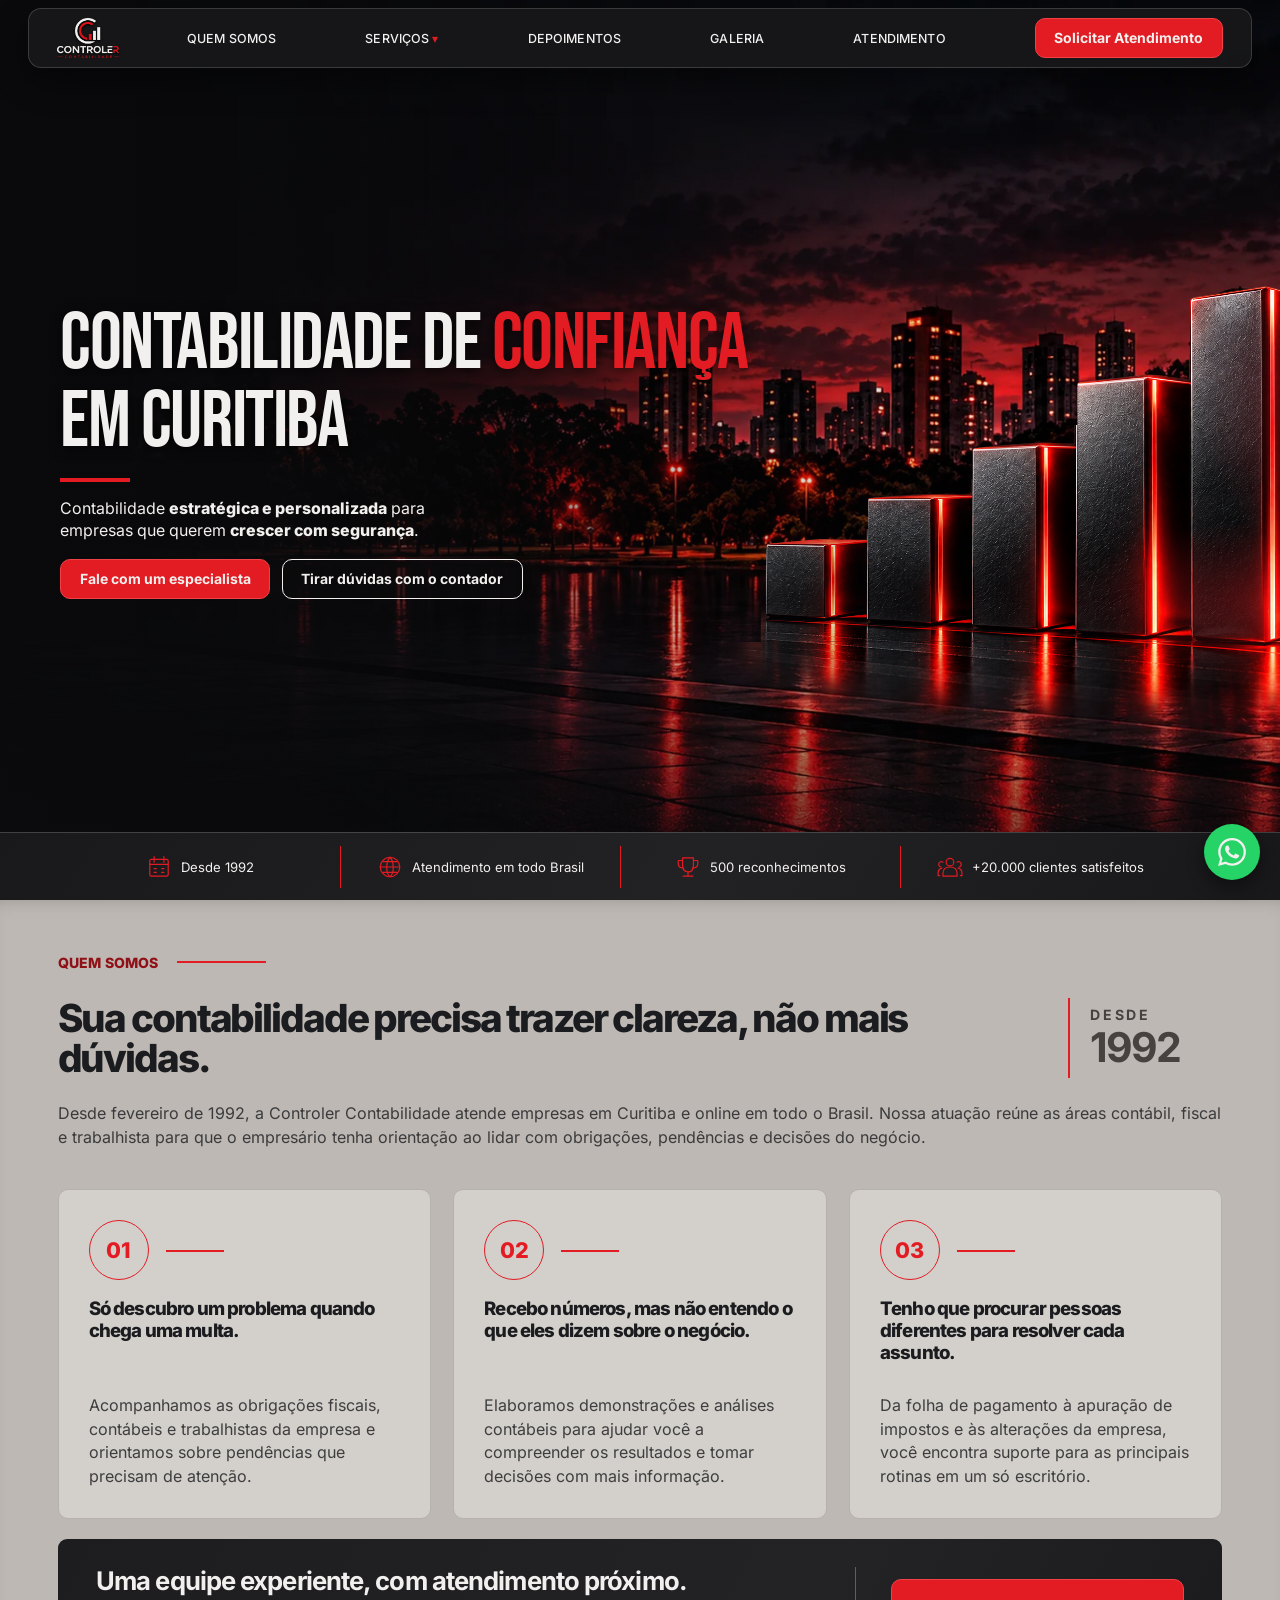
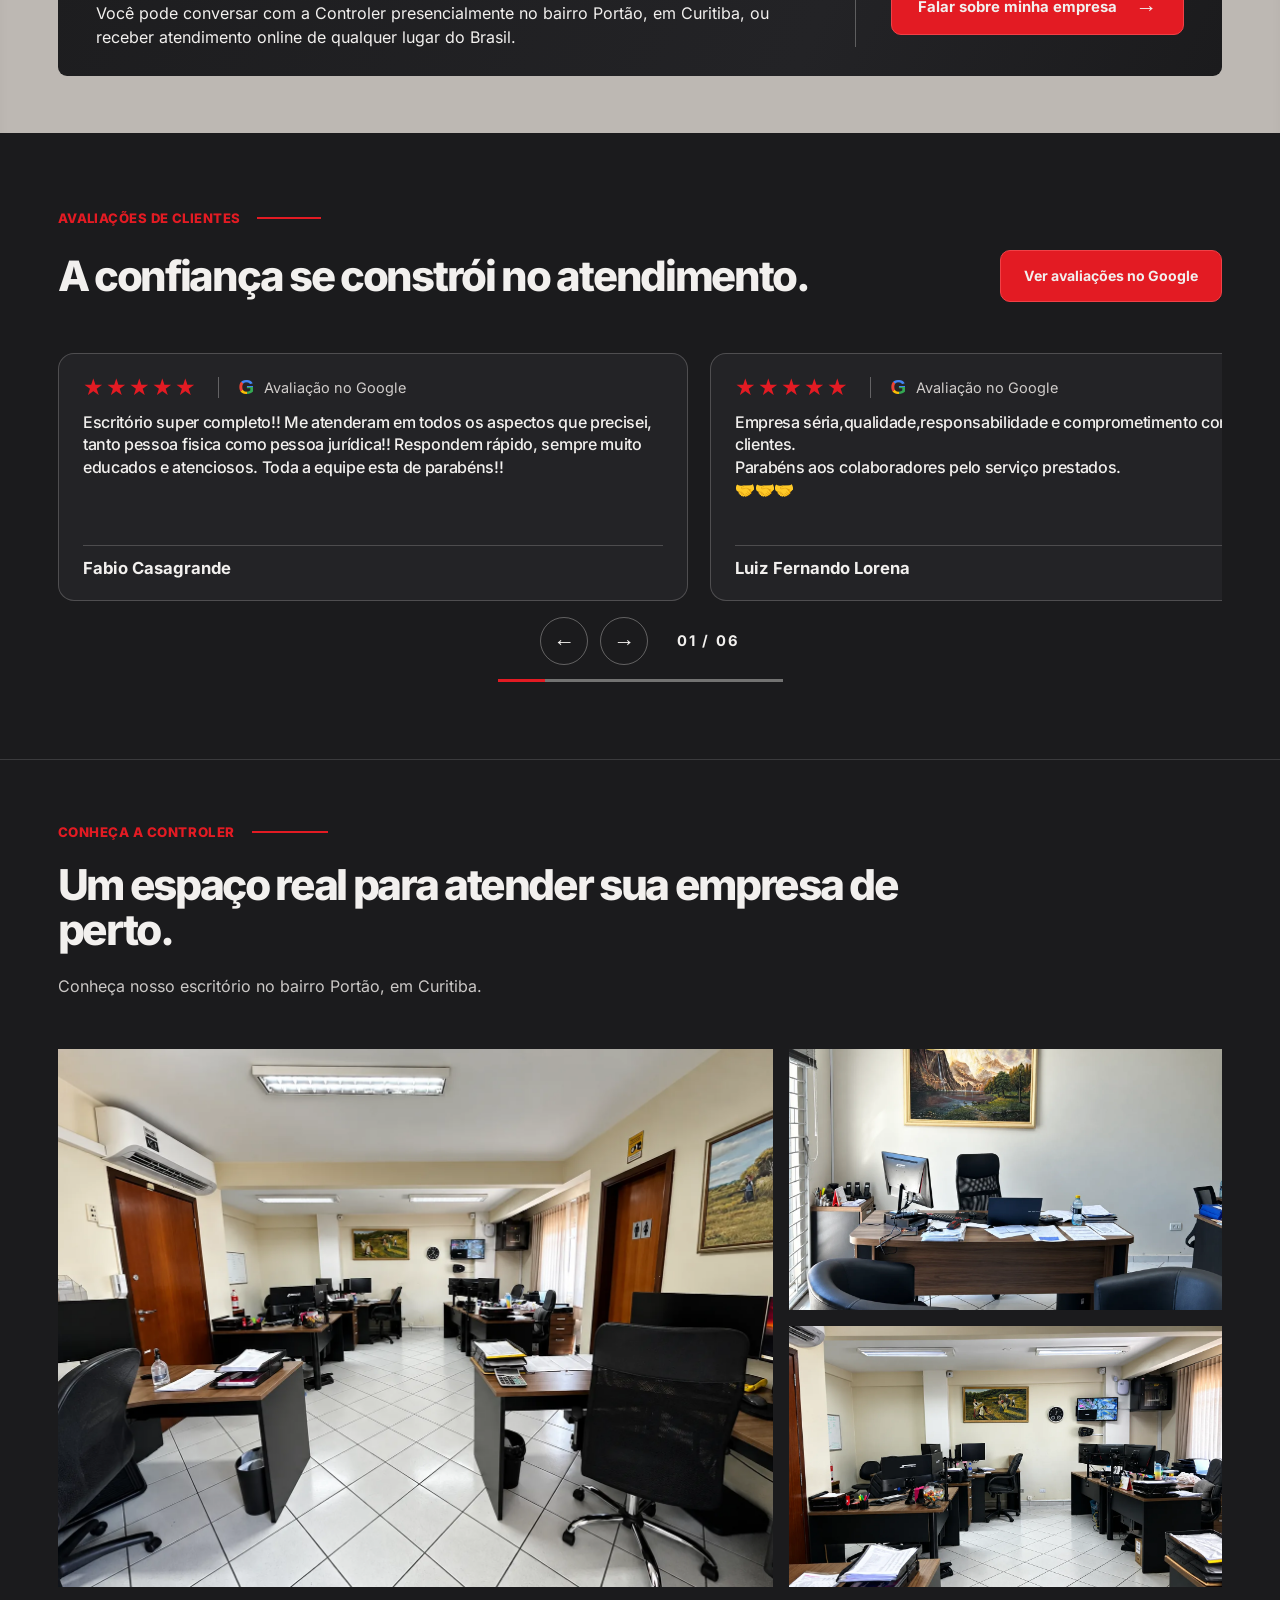
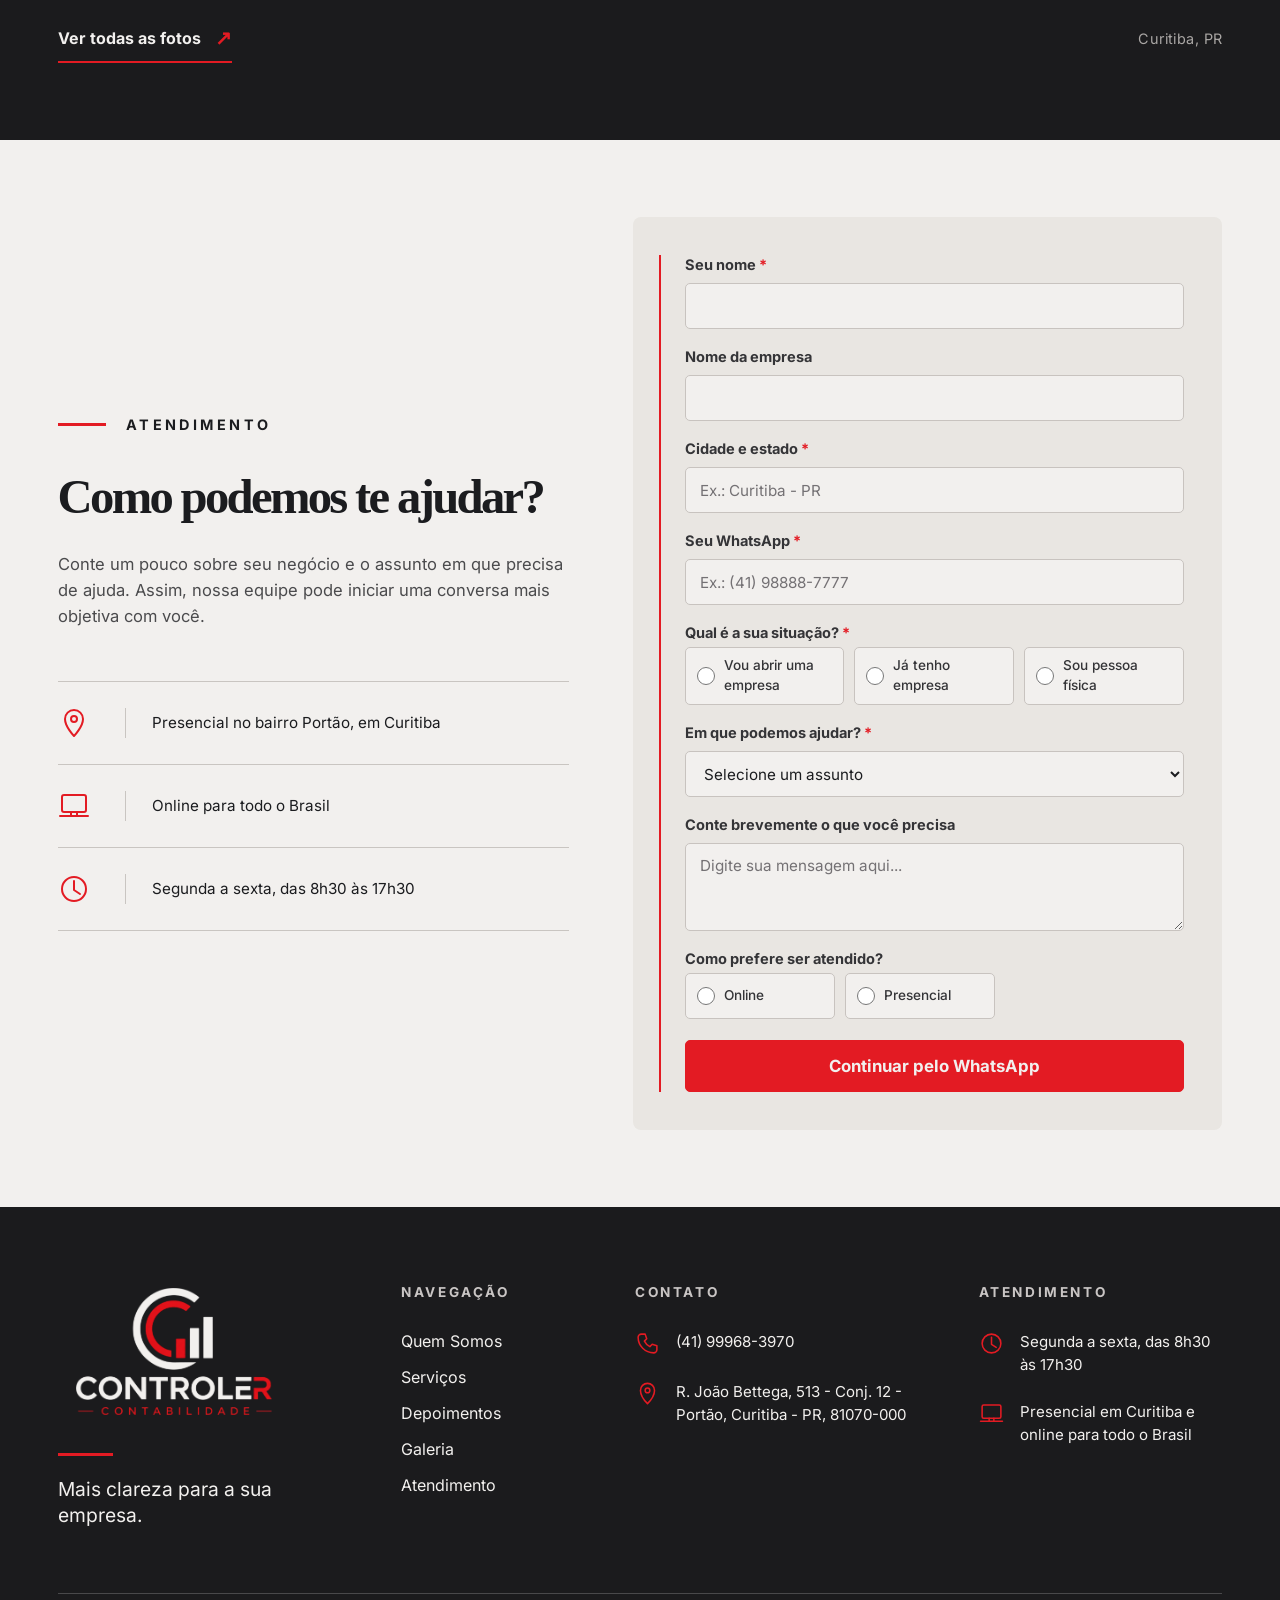
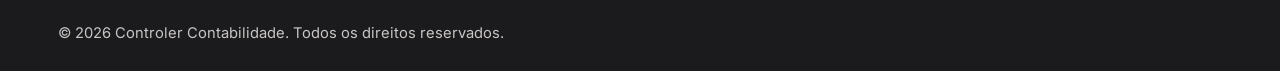
==== commit ba48a036: "Add files via upload" ====
--- a/index.html
+++ b/index.html
@@ -16,7 +16,7 @@
   <meta property="og:image" content="https://controlercontabilidade.com.br/assets/images/bg-curitiba.webp">
   <link rel="icon" href="assets/icons/favicon.svg" type="image/svg+xml">
   <link rel="preload" as="image" href="assets/images/bg-curitiba.webp" fetchpriority="high">
-  <link rel="stylesheet" href="styles.css?v=20260928-4">
+  <link rel="stylesheet" href="styles.css?v=20260928-6">
   <script src="script.js" defer></script>
   <script type="application/ld+json">{"@context":"https://schema.org","@type":"AccountingService","name":"Controler Contabilidade","telephone":"+55 41 99968-3970","address":{"@type":"PostalAddress","streetAddress":"R. João Bettega, 513 - Conj 12 - Portão","addressLocality":"Curitiba","addressRegion":"PR","postalCode":"81070-000","addressCountry":"BR"},"openingHoursSpecification":[{"@type":"OpeningHoursSpecification","dayOfWeek":["Monday","Tuesday","Wednesday","Thursday","Friday"],"opens":"08:30","closes":"17:30"}],"areaServed":{"@type":"Country","name":"Brasil"}}</script>
 </head>
@@ -251,7 +251,7 @@
         </nav>
         <div class="footer-column footer-contact">
           <h2>Contato</h2>
-          <a href="tel:+5541999683970"><svg viewBox="0 0 32 32" aria-hidden="true" focusable="false"><path d="M8 4h5l2 6-3 3c1.5 3 4 5.5 7 7l3-3 6 2v5c0 2-2 4-4 4C13 28 4 19 4 8c0-2 2-4 4-4Z"/></svg><span>(41) 99968-3970</span></a>
+          <a href="https://wa.me/5541999683970?text=Ol%C3%A1%21%20Vim%20pelo%20site%20da%20Controler%20e%20gostaria%20de%20atendimento." target="_blank" rel="noopener noreferrer" aria-label="Falar com a Controler pelo WhatsApp: (41) 99968-3970"><svg viewBox="0 0 32 32" aria-hidden="true" focusable="false"><path d="M8 4h5l2 6-3 3c1.5 3 4 5.5 7 7l3-3 6 2v5c0 2-2 4-4 4C13 28 4 19 4 8c0-2 2-4 4-4Z"/></svg><span>(41) 99968-3970</span></a>
           <a href="https://www.google.com/maps/search/?api=1&amp;query=R.%20Jo%C3%A3o%20Bettega%2C%20513%20-%20Conj.%2012%20-%20Port%C3%A3o%2C%20Curitiba%20-%20PR%2C%2081070-000" target="_blank" rel="noopener noreferrer"><svg viewBox="0 0 32 32" aria-hidden="true" focusable="false"><path d="M16 29s9-9.3 9-17a9 9 0 0 0-18 0c0 7.7 9 17 9 17Z"/><circle cx="16" cy="12" r="3"/></svg><span>R. João Bettega, 513 - Conj. 12 - Portão, Curitiba - PR, 81070-000</span></a>
         </div>
         <div class="footer-column footer-hours">
--- a/styles.css
+++ b/styles.css
@@ -64,14 +64,17 @@
 }
 @media (max-width:767px){
   .hero{height:auto;min-height:0;max-height:none}
-  /* O plano 16:9 permanece único; o recorte aproxima cidade e barras no mobile. */
-  .hero-inner{position:relative;display:block;min-height:clamp(610px,155vw,690px);padding-top:91px;overflow:hidden}
-  .hero-copy{position:relative;z-index:2;width:100%;padding-bottom:0}
-  .scene{position:absolute;top:auto;bottom:0;left:50%;width:max(760px,190vw);height:auto;aspect-ratio:16/9;transform:translateX(-70%)}
-  .scene-image{width:100%;height:100%;object-fit:cover}
-  .scene-shade{background:linear-gradient(180deg,#0b0b0dfa 0%,#0b0b0de8 25%,#0b0b0d8c 57%,#0b0b0d20 100%),linear-gradient(90deg,#0b0b0dd9 0%,#0b0b0d80 38%,transparent 80%)}
+  .hero-inner{position:relative;display:block;min-height:clamp(525px,124vw,560px);padding-top:91px;overflow:hidden}
+  /* Foto sob toda a composição. O sombreado se concentra à esquerda, atrás das letras. */
+  .hero-inner::before{content:"";position:absolute;inset:0;z-index:0;pointer-events:none;background:linear-gradient(90deg,#0b0b0dca 0%,#0b0b0d76 58%,#0b0b0d37 100%),linear-gradient(180deg,#0b0b0d74 0%,transparent 38%,#0b0b0d2e 100%),url('assets/images/bg-curitiba.webp') 61% 39%/1000px auto no-repeat}
+  .hero-copy{position:relative;z-index:2;width:100%;padding-top:clamp(38px,10vw,48px);padding-bottom:0}
+  /* O SVG conserva o plano 16:9, acima da foto e abaixo do texto. */
+  .scene{position:absolute;z-index:1;top:-65px;bottom:auto;left:50%;width:max(1000px,240vw);height:auto;aspect-ratio:16/9;transform:translateX(-74%)}
+  .scene-image,.scene-shade,.greenhouse-light,.lake-light{display:none}
+  .bar-image{animation-name:bar-rise-mobile;filter:drop-shadow(0 0 4px #e31b234d)}
   .facts{grid-template-columns:repeat(2,minmax(0,1fr));min-height:145px;max-height:none;padding-right:12px}
 }
+@keyframes bar-rise-mobile{from{transform:translateY(var(--rise));opacity:0}65%{opacity:1}to{transform:translateY(0);opacity:1}}
 
 /* Botão flutuante WhatsApp: substitui integralmente os seletores antigos. */
 .whatsapp-float {
@@ -713,3 +716,9 @@
   .income-preparation-grid,.income-trust-grid{grid-template-columns:minmax(0,1fr)}
   .income-trust p{padding-left:17px}
 }
+
+/* Somente a barra principal da página; componentes internos mantêm suas barras. */
+html{scrollbar-color:var(--red) var(--bg-2);scrollbar-width:thin}
+html::-webkit-scrollbar{width:10px}
+html::-webkit-scrollbar-track{background:var(--bg-2)}
+html::-webkit-scrollbar-thumb{background:var(--red);border:2px solid var(--bg-2);border-radius:8px}
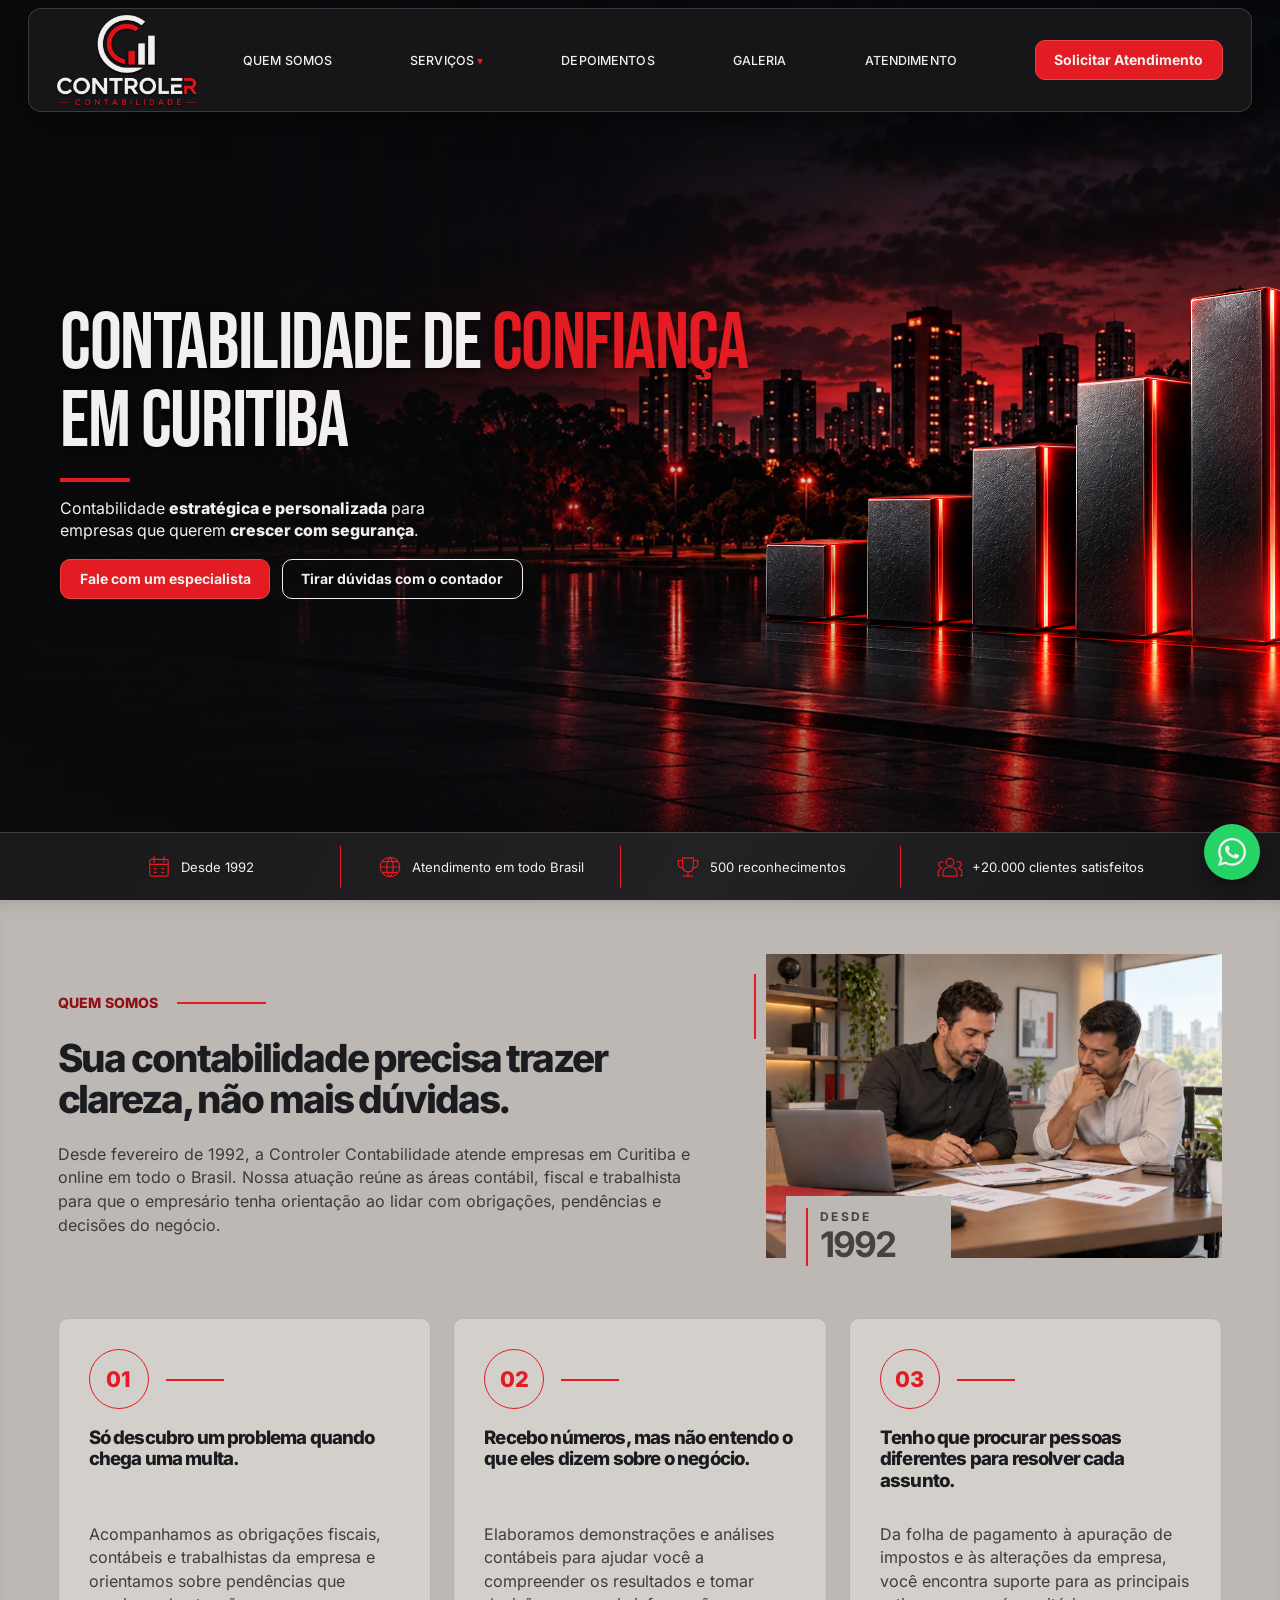
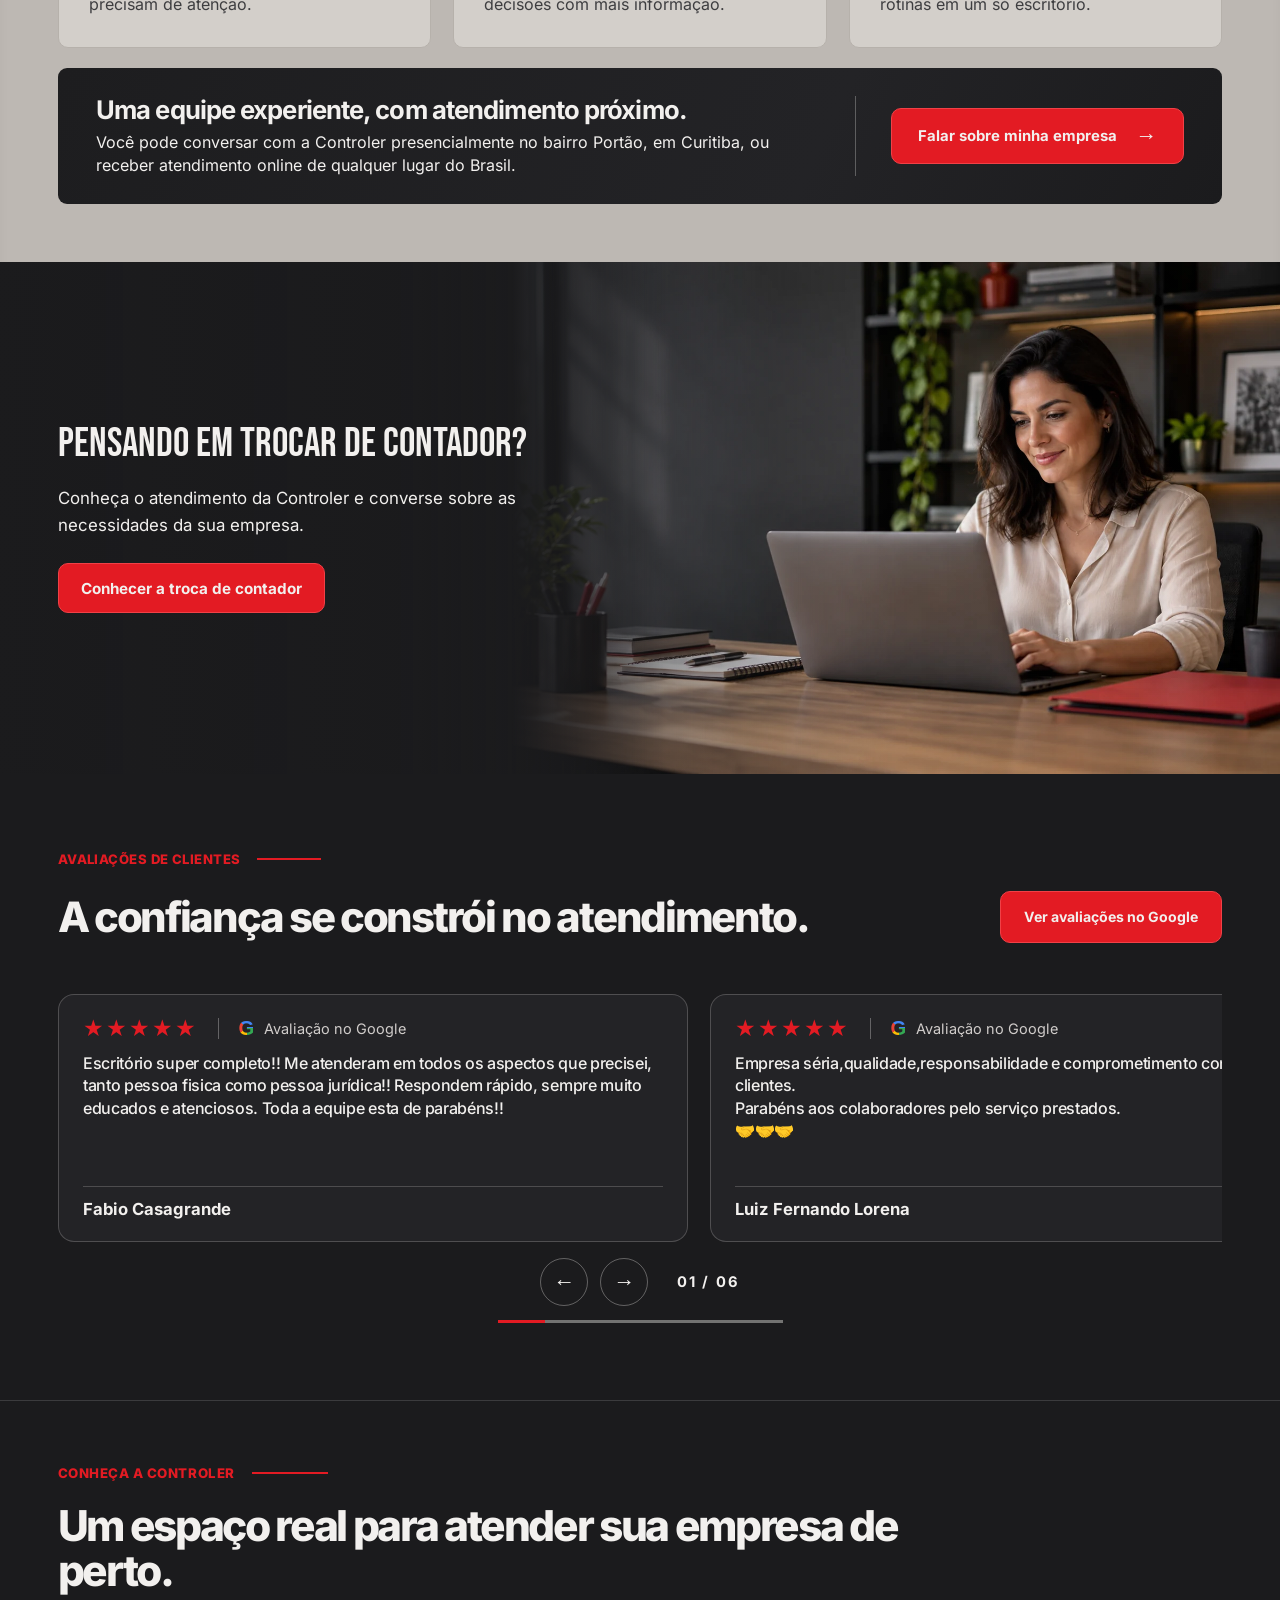
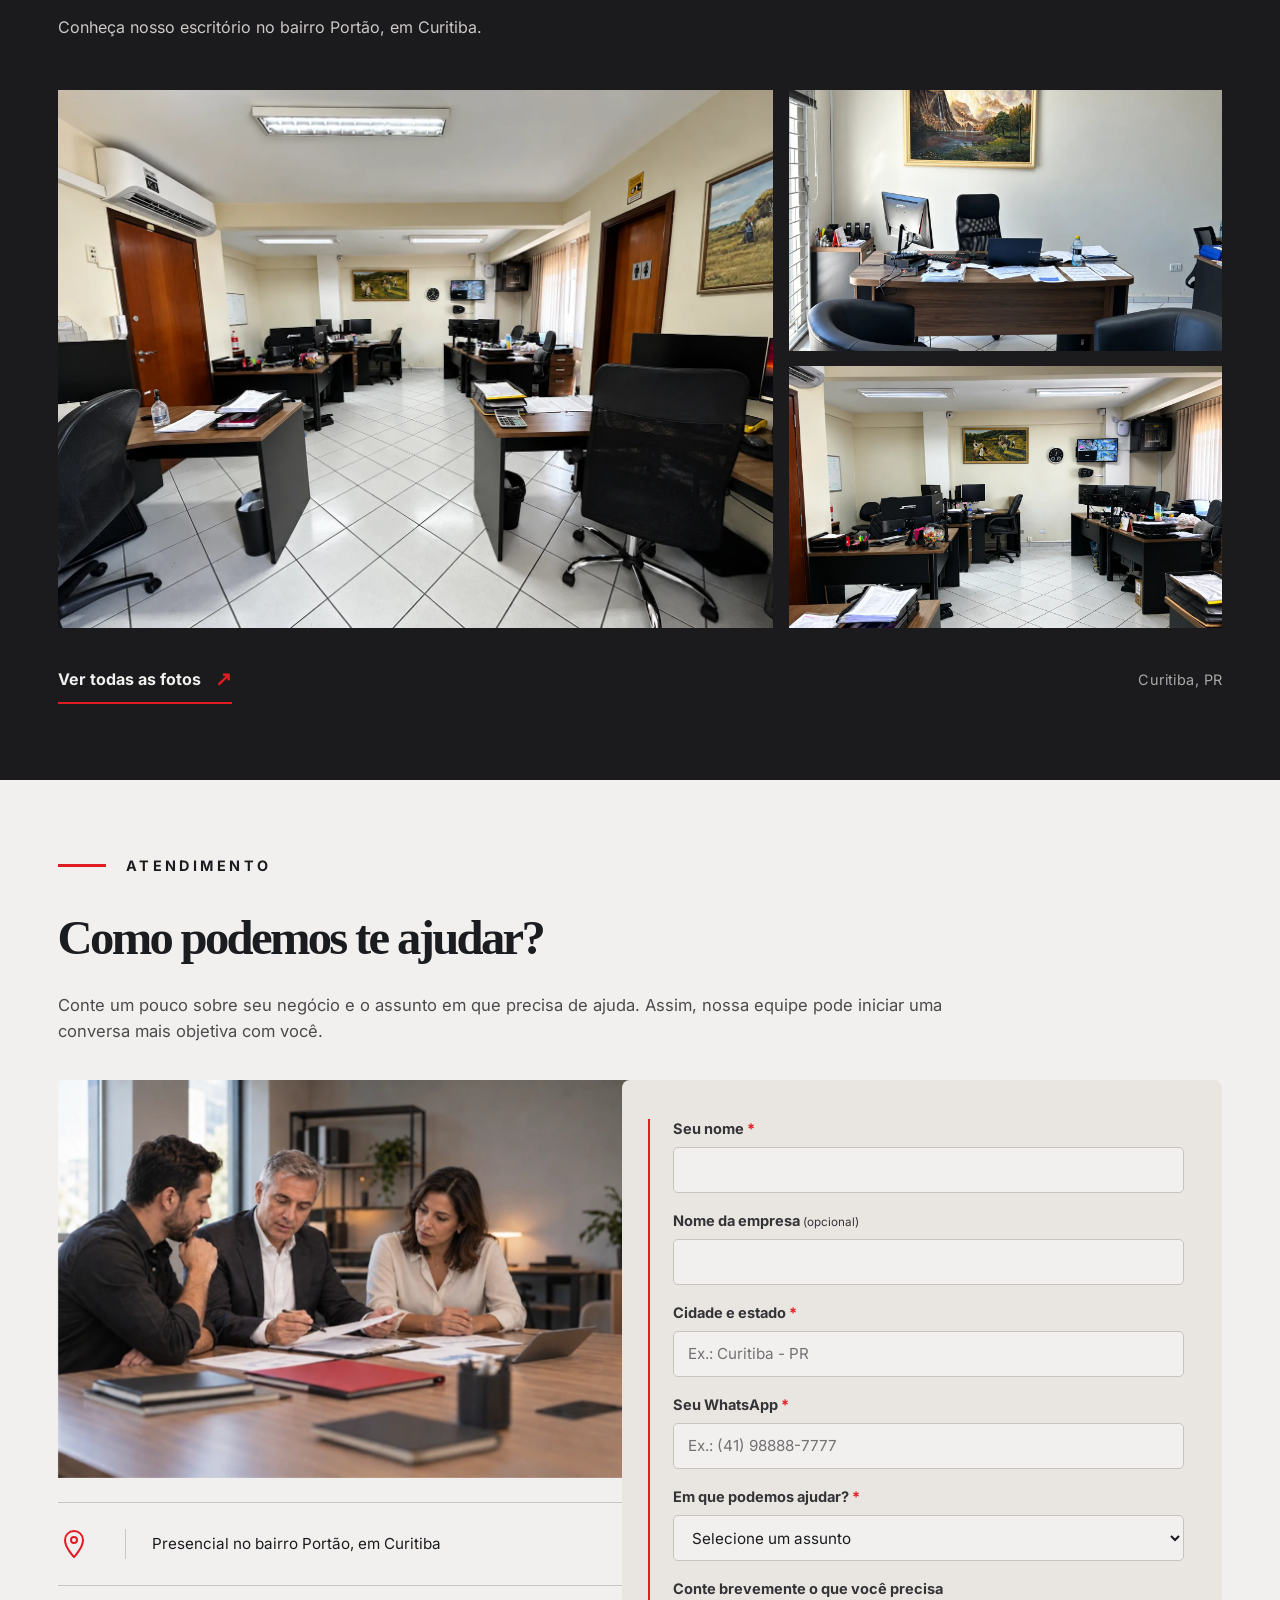
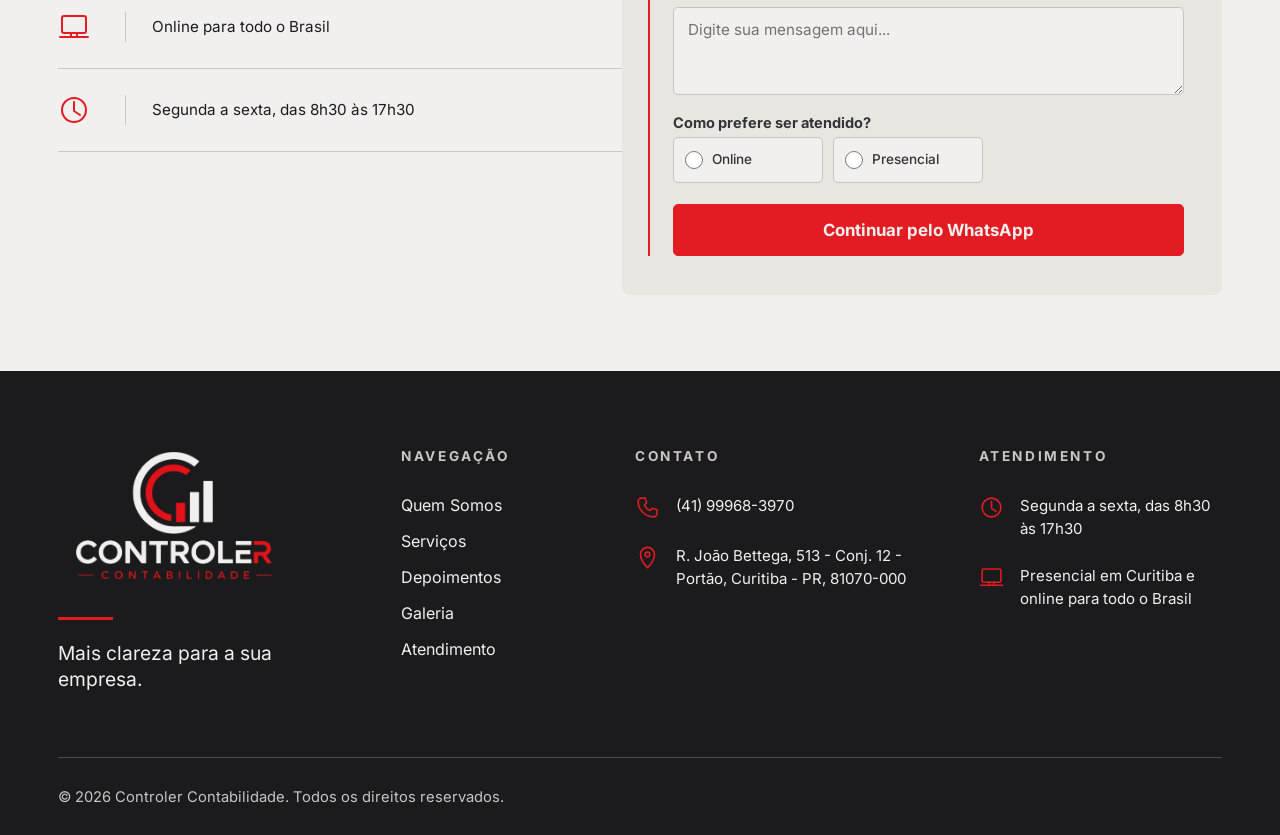
==== commit 5d418861: "Add files via upload" ====
--- a/index.html
+++ b/index.html
@@ -16,8 +16,8 @@
   <meta property="og:image" content="https://controlercontabilidade.com.br/assets/images/bg-curitiba.webp">
   <link rel="icon" href="assets/icons/favicon.svg" type="image/svg+xml">
   <link rel="preload" as="image" href="assets/images/bg-curitiba.webp" fetchpriority="high">
-  <link rel="stylesheet" href="styles.css?v=20260928-6">
-  <script src="script.js" defer></script>
+  <link rel="stylesheet" href="styles.css?v=20261002-3">
+  <script src="script.js?v=20261002-2" defer></script>
   <script type="application/ld+json">{"@context":"https://schema.org","@type":"AccountingService","name":"Controler Contabilidade","telephone":"+55 41 99968-3970","address":{"@type":"PostalAddress","streetAddress":"R. João Bettega, 513 - Conj 12 - Portão","addressLocality":"Curitiba","addressRegion":"PR","postalCode":"81070-000","addressCountry":"BR"},"openingHoursSpecification":[{"@type":"OpeningHoursSpecification","dayOfWeek":["Monday","Tuesday","Wednesday","Thursday","Friday"],"opens":"08:30","closes":"17:30"}],"areaServed":{"@type":"Country","name":"Brasil"}}</script>
 </head>
 <body>
@@ -30,7 +30,7 @@
         <a href="#quem-somos">Quem Somos</a>
         <div class="dropdown" id="services-dropdown">
           <button class="dropdown-trigger" type="button" aria-haspopup="true" aria-expanded="false" aria-controls="services-menu">Serviços <span aria-hidden="true">▾</span></button>
-          <div class="dropdown-panel" id="services-menu"><a href="abertura-de-empresa.html">Abertura de Empresa</a><a href="troca-de-contador.html">Troca de Contador</a><a href="planejamento-tributario.html">Planejamento Tributário</a><a href="departamento-pessoal-bpo-financeiro.html">Departamento Pessoal e BPO Financeiro</a><a href="imposto-de-renda.html">Imposto de Renda</a></div>
+          <div class="dropdown-panel" id="services-menu"><details class="service-group" open><summary>Para empresas</summary><div class="service-group-links"><a href="abertura-de-empresa.html#constituicao">Abertura, alterações e baixa de empresa</a><a href="servicos-empresariais.html#impostos">Regularização de impostos</a><a href="servicos-empresariais.html#dados-cadastrais">Regularização de dados cadastrais</a><a href="servicos-empresariais.html#licenciamentos">Licenciamentos</a><a href="servicos-empresariais.html#declaracoes">Declarações mensais e anuais obrigatórias</a><a href="servicos-empresariais.html#consultorias">Consultorias</a><a href="servicos-empresariais.html#contabilidade">Contabilidade completa para empresas do Simples Nacional e Lucro Presumido</a><a href="servicos-empresariais.html#mei">Serviços para MEI em geral</a><a href="departamento-pessoal.html">Departamento Pessoal</a><a href="bpo-financeiro.html">BPO Financeiro</a><a href="troca-de-contador.html">Troca de Contador</a><a href="planejamento-tributario.html">Planejamento Tributário</a></div></details><details class="service-group" open><summary>Para pessoa física</summary><div class="service-group-links"><a href="imposto-de-renda.html">Imposto de Renda</a><a href="imposto-de-renda.html#regularizacao-ir">Regularização de declarações de IR</a><a href="imposto-de-renda.html#autonomo">Cadastro, alteração e baixa de cadastro de autônomo</a><a href="imposto-de-renda.html#esocial-domestico">eSocial doméstico</a></div></details></div>
         </div>
         <a href="#depoimentos">Depoimentos</a><a href="#galeria">Galeria</a><a href="#atendimento">Atendimento</a>
         <a class="button button-red header-cta" href="https://wa.me/5541999683970?text=Ol%C3%A1%2C%20quero%20solicitar%20atendimento%20da%20Controler%20Contabilidade." target="_blank" rel="noopener noreferrer">Solicitar Atendimento</a>
@@ -41,9 +41,11 @@
     <section class="hero" aria-labelledby="hero-title">
       <div class="hero-inner">
         <div class="hero-copy">
+          <div class="hero-legibility">
           <h1 id="hero-title" class="entrance"><span class="title-line">CONTABILIDADE DE <span class="red">CONFIANÇA</span></span><span class="title-line">EM CURITIBA</span></h1>
           <div class="accent entrance" aria-hidden="true"></div>
           <p class="subtitle entrance">Contabilidade <strong>estratégica e personalizada</strong> para<br>empresas que querem <strong>crescer com segurança</strong>.</p>
+          </div>
           <div class="hero-actions entrance"><a class="button button-red" href="https://wa.me/5541999683970?text=Ol%C3%A1%2C%20quero%20falar%20com%20um%20especialista%20sobre%20a%20contabilidade%20da%20minha%20empresa." target="_blank" rel="noopener noreferrer">Fale com um especialista</a><a class="button button-outline" href="https://wa.me/5541999683970?text=Ol%C3%A1%2C%20tenho%20algumas%20d%C3%BAvidas%20e%20gostaria%20de%20conversar%20com%20um%20contador." target="_blank" rel="noopener noreferrer">Tirar dúvidas com o contador</a></div>
         </div>
         <div class="scene" role="img" aria-label="Curitiba à noite, Jardim Botânico e cinco barras ascendentes iluminadas em vermelho">
@@ -78,12 +80,12 @@
     </section>
     <section class="about" id="quem-somos" aria-labelledby="about-title">
       <div class="about-inner">
-        <p class="about-eyebrow">QUEM SOMOS</p>
+        <div class="about-opening"><div class="about-opening-copy">        <p class="about-eyebrow">QUEM SOMOS</p>
         <div class="about-heading-row">
           <h2 id="about-title">Sua contabilidade precisa trazer clareza, não mais dúvidas.</h2>
-          <p class="about-since"><span>DESDE</span><strong>1992</strong></p>
         </div>
         <p class="about-intro">Desde fevereiro de 1992, a Controler Contabilidade atende empresas em Curitiba e online em todo o Brasil. Nossa atuação reúne as áreas contábil, fiscal e trabalhista para que o empresário tenha orientação ao lidar com obrigações, pendências e decisões do negócio.</p>
+</div><figure class="about-photo photo-reveal"><img class="" src="assets/images/ilustracao-consultoria.webp" srcset="assets/images/ilustracao-consultoria-720.webp 720w, assets/images/ilustracao-consultoria.webp 1440w" sizes="(max-width: 767px) 100vw, 50vw" width="1440" height="960" alt="Imagem ilustrativa de dois homens analisando documentos financeiros." loading="lazy" decoding="async"><figcaption><p class="about-since"><span>DESDE</span><strong>1992</strong></p></figcaption></figure></div>
         <div class="about-grid">
           <article class="about-card">
             <span class="about-number" aria-hidden="true">01</span>
@@ -112,6 +114,10 @@
         </div>
       </div>
     </section>
+    <section class="switch-callout" aria-labelledby="switch-callout-title">
+      <div class="switch-callout-visual photo-reveal"><img class="" src="assets/images/ilustracao-troca-contador.webp" srcset="assets/images/ilustracao-troca-contador-720.webp 720w, assets/images/ilustracao-troca-contador.webp 1440w" sizes="(max-width: 767px) 100vw, 75vw" width="1440" height="960" alt="Imagem ilustrativa de uma mulher trabalhando em um notebook." loading="lazy" decoding="async"></div>
+      <div class="switch-callout-inner"><div class="switch-callout-copy"><h2 id="switch-callout-title">Pensando em trocar de contador?</h2><p>Conheça o atendimento da Controler e converse sobre as necessidades da sua empresa.</p><a class="button button-red" href="troca-de-contador.html">Conhecer a troca de contador</a></div></div>
+    </section>
     <section class="testimonials" id="depoimentos" aria-labelledby="testimonials-title">
       <div class="testimonials-inner">
         <div class="testimonials-heading">
@@ -211,10 +217,13 @@
     </dialog>
     <section class="contact" id="atendimento" aria-labelledby="contact-title">
       <div class="contact-inner">
-        <div class="contact-intro">
+        <div class="contact-heading">
           <p class="contact-eyebrow">ATENDIMENTO</p>
           <h2 id="contact-title">Como podemos te ajudar?</h2>
           <p class="contact-description">Conte um pouco sobre seu negócio e o assunto em que precisa de ajuda. Assim, nossa equipe pode iniciar uma conversa mais objetiva com você.</p>
+        </div>
+        <div class="contact-intro">
+          <figure class="contact-photo photo-reveal"><img class="" src="assets/images/ilustracao-atendimento.webp" srcset="assets/images/ilustracao-atendimento-720.webp 720w, assets/images/ilustracao-atendimento.webp 1536w" sizes="(max-width: 1099px) min(700px, 92vw), 50vw" width="1536" height="1024" alt="Imagem ilustrativa de dois homens e uma mulher conversando sobre documentos em uma mesa." loading="lazy" decoding="async"></figure>
           <ul class="contact-details">
             <li><svg viewBox="0 0 32 32" aria-hidden="true" focusable="false"><path d="M16 29s9-9.3 9-17a9 9 0 0 0-18 0c0 7.7 9 17 9 17Z"/><circle cx="16" cy="12" r="3"/></svg><span>Presencial no bairro Portão, em Curitiba</span></li>
             <li><svg viewBox="0 0 32 32" aria-hidden="true" focusable="false"><rect x="4" y="5" width="24" height="17" rx="2"/><path d="M2 26h28M13 22v4m6-4v4"/></svg><span>Online para todo o Brasil</span></li>
@@ -224,11 +233,10 @@
         <div class="contact-panel">
           <form class="contact-form" id="contact-form" novalidate>
             <div class="contact-field"><label for="contact-name">Seu nome <span aria-hidden="true">*</span></label><input id="contact-name" name="name" type="text" autocomplete="name" required aria-describedby="contact-name-error"><span class="contact-error" id="contact-name-error"></span></div>
-            <div class="contact-field contact-company"><label for="contact-company">Nome da empresa <span class="company-required" aria-hidden="true" hidden>*</span></label><input id="contact-company" name="company" type="text" autocomplete="organization" aria-describedby="contact-company-error"><span class="contact-error" id="contact-company-error"></span></div>
+            <div class="contact-field contact-company"><label for="contact-company">Nome da empresa <span class="contact-optional">(opcional)</span></label><input id="contact-company" name="company" type="text" autocomplete="organization" aria-describedby="contact-company-error"><span class="contact-error" id="contact-company-error"></span></div>
             <div class="contact-field"><label for="contact-city">Cidade e estado <span aria-hidden="true">*</span></label><input id="contact-city" name="city" type="text" autocomplete="address-level2" placeholder="Ex.: Curitiba - PR" required aria-describedby="contact-city-error"><span class="contact-error" id="contact-city-error"></span></div>
             <div class="contact-field"><label for="contact-phone">Seu WhatsApp <span aria-hidden="true">*</span></label><input id="contact-phone" name="phone" type="tel" inputmode="tel" autocomplete="tel" placeholder="Ex.: (41) 98888-7777" required aria-describedby="contact-phone-error"><span class="contact-error" id="contact-phone-error"></span></div>
-            <fieldset class="contact-field contact-options" aria-describedby="contact-situation-error"><legend>Qual é a sua situação? <span aria-hidden="true">*</span></legend><div class="contact-choices"><label><input type="radio" name="situation" value="Vou abrir uma empresa" required><span>Vou abrir uma empresa</span></label><label><input type="radio" name="situation" value="Já tenho empresa"><span>Já tenho empresa</span></label><label><input type="radio" name="situation" value="Sou pessoa física"><span>Sou pessoa física</span></label></div><span class="contact-error" id="contact-situation-error"></span></fieldset>
-            <div class="contact-field"><label for="contact-subject">Em que podemos ajudar? <span aria-hidden="true">*</span></label><select id="contact-subject" name="subject" required aria-describedby="contact-subject-error"><option value="">Selecione um assunto</option><option>Troca de contador</option><option>Abertura de empresa</option><option>Contabilidade</option><option>Fiscal e tributário</option><option>Departamento pessoal</option><option>Imposto de Renda</option><option>Outro assunto</option></select><span class="contact-error" id="contact-subject-error"></span></div>
+            <div class="contact-field"><label for="contact-subject">Em que podemos ajudar? <span aria-hidden="true">*</span></label><select id="contact-subject" name="subject" required aria-describedby="contact-subject-error"><option value="">Selecione um assunto</option><optgroup label="Para empresas"><option>Abertura, alterações e baixa de empresa</option><option>Regularização de impostos</option><option>Regularização de dados cadastrais</option><option>Licenciamentos</option><option>Declarações mensais e anuais obrigatórias</option><option>Consultorias</option><option>Contabilidade completa para empresas do Simples Nacional e Lucro Presumido</option><option>Serviços para MEI em geral</option><option>Departamento Pessoal</option><option>BPO Financeiro</option><option>Troca de Contador</option><option>Planejamento Tributário</option></optgroup><optgroup label="Para pessoa física"><option>Imposto de Renda</option><option>Regularização de declarações de IR</option><option>Cadastro, alteração e baixa de cadastro de autônomo</option><option>eSocial doméstico</option></optgroup><option>Outro assunto</option></select><span class="contact-error" id="contact-subject-error"></span></div>
             <div class="contact-field"><label for="contact-message">Conte brevemente o que você precisa</label><textarea id="contact-message" name="message" rows="3" placeholder="Digite sua mensagem aqui..."></textarea></div>
             <fieldset class="contact-field contact-options" aria-describedby="contact-preference-error"><legend>Como prefere ser atendido?</legend><div class="contact-choices contact-choices-short"><label><input type="radio" name="preference" value="Online"><span>Online</span></label><label><input type="radio" name="preference" value="Presencial"><span>Presencial</span></label></div><span class="contact-error" id="contact-preference-error"></span></fieldset>
             <button class="contact-submit" type="submit">Continuar pelo WhatsApp</button>
--- a/styles.css
+++ b/styles.css
@@ -4,13 +4,13 @@
 /* Identidade, espaçamento e temporização editáveis. */
 :root{--bg:#0B0B0D;--bg-2:#141417;--red:#E31B23;--text:#F2F0EE;--muted:#d0ccca;--font-title:'Bebas Neue',Impact,sans-serif;--font-body:Inter,Arial,sans-serif;--page-pad:clamp(22px,4.7vw,90px);--about-bg:#F2F0EE;--about-ink:#1b1c1f;--about-border:#d2cecb;--about-gutter:clamp(22px,4.5vw,70px)}
 *,*::before,*::after{box-sizing:border-box}html{scroll-behavior:smooth}body{margin:0;background:var(--bg);color:var(--text);font-family:var(--font-body);overflow-x:hidden}a{color:inherit;text-decoration:none}button{font:inherit;color:inherit}button,a{-webkit-tap-highlight-color:transparent}a:focus-visible,button:focus-visible{outline:3px solid var(--text);outline-offset:4px}.skip{position:fixed;top:-100px;left:12px;z-index:100;background:var(--red);padding:12px}.skip:focus{top:12px}
-.site-header{position:fixed;z-index:30;top:24px;left:2.2%;right:2.2%}.nav-bar{min-height:96px;display:flex;align-items:center;gap:clamp(18px,2vw,42px);padding:10px clamp(18px,2.2vw,48px);border:1px solid #ffffff28;border-radius:13px;background:#19191bdb;backdrop-filter:blur(14px);-webkit-backdrop-filter:blur(14px);box-shadow:0 12px 32px #0007}.brand{flex:none;width:clamp(205px,21vw,365px);height:75px;display:block;overflow:hidden}.brand img{height:100%;width:100%;object-fit:contain;object-position:left center;filter:drop-shadow(0 1px 1px #000)}.nav-links{display:flex;align-items:center;justify-content:space-between;gap:clamp(12px,1.8vw,32px);width:100%}.nav-links>a:not(.button),.dropdown-trigger{white-space:nowrap;text-transform:uppercase;font-size:clamp(11px,.95vw,16px);font-weight:500;letter-spacing:.01em}.nav-links>a:not(.button):hover,.dropdown-trigger:hover,.dropdown-trigger[aria-expanded=true]{color:var(--red)}.dropdown{position:relative}.dropdown-trigger{border:0;background:none;padding:14px 0;cursor:pointer}.dropdown-trigger span{color:var(--red)}.dropdown-panel{position:absolute;left:-10px;top:100%;width:max-content;min-width:330px;max-width:380px;padding:10px 0;border:1px solid var(--red);border-radius:13px;background:#171719f7;box-shadow:0 18px 34px #0009;opacity:0;visibility:hidden;transform:translateY(-7px);transition:opacity .18s,transform .18s,visibility .18s}.dropdown:hover .dropdown-panel,.dropdown:focus-within .dropdown-panel,.dropdown.is-open .dropdown-panel{opacity:1;visibility:visible;transform:none}.dropdown-panel a{display:block;padding:10px 24px;font-size:14px;line-height:1.35}.dropdown-panel a:hover,.dropdown-panel a:focus-visible{background:#e31b2330}.menu-toggle{display:none}.button{display:inline-flex;align-items:center;justify-content:center;min-height:60px;padding:12px 34px;border-radius:10px;text-align:center;font-weight:700;font-size:clamp(14px,1.1vw,18px);line-height:1.25;transition:background .2s,transform .2s,border-color .2s;white-space:nowrap}.button:hover{transform:translateY(-2px)}.button-red{background:var(--red);border:1px solid #f04147;color:var(--text)}.button-red:hover{background:#b8131b}.button-outline{border:1px solid var(--text);background:#0b0b0d8c}.button-outline:hover{border-color:var(--red);background:#e31b2320}.header-cta{min-height:60px;padding-inline:26px}
+.site-header{position:fixed;z-index:30;top:24px;left:2.2%;right:2.2%}.nav-bar{min-height:96px;display:flex;align-items:center;gap:clamp(18px,2vw,42px);padding:10px clamp(18px,2.2vw,48px);border:1px solid #ffffff28;border-radius:13px;background:#19191bdb;backdrop-filter:blur(14px);-webkit-backdrop-filter:blur(14px);box-shadow:0 12px 32px #0007}.brand{flex:none;width:clamp(205px,21vw,365px);height:75px;display:block;overflow:visible}.brand img{height:100%;width:100%;object-fit:contain;object-position:left center;filter:drop-shadow(0 1px 1px #000)}.nav-links{display:flex;align-items:center;justify-content:space-between;gap:clamp(12px,1.8vw,32px);width:100%}.nav-links>a:not(.button),.dropdown-trigger{white-space:nowrap;text-transform:uppercase;font-size:clamp(11px,.95vw,16px);font-weight:500;letter-spacing:.01em}.nav-links>a:not(.button):hover,.dropdown-trigger:hover,.dropdown-trigger[aria-expanded=true]{color:var(--red)}.dropdown{position:relative}.dropdown-trigger{border:0;background:none;padding:14px 0;cursor:pointer}.dropdown-trigger span{color:var(--red)}.dropdown-panel{position:absolute;left:-10px;top:100%;width:max-content;min-width:330px;max-width:380px;padding:10px 0;border:1px solid var(--red);border-radius:13px;background:#171719f7;box-shadow:0 18px 34px #0009;opacity:0;visibility:hidden;transform:translateY(-7px);transition:opacity .18s,transform .18s,visibility .18s}.dropdown:hover .dropdown-panel,.dropdown.is-open .dropdown-panel{opacity:1;visibility:visible;transform:none}.dropdown-panel a{display:block;padding:10px 24px;font-size:14px;line-height:1.35}.dropdown-panel a:hover,.dropdown-panel a:focus-visible{background:#e31b2330}.menu-toggle{display:none}.button{display:inline-flex;align-items:center;justify-content:center;min-height:60px;padding:12px 34px;border-radius:10px;text-align:center;font-weight:700;font-size:clamp(14px,1.1vw,18px);line-height:1.25;transition:background .2s,transform .2s,border-color .2s;white-space:nowrap}.button:hover{transform:translateY(-2px)}.button-red{background:var(--red);border:1px solid #f04147;color:var(--text)}.button-red:hover{background:#b8131b}.button-outline{border:1px solid var(--text);background:#0b0b0d8c}.button-outline:hover{border-color:var(--red);background:#e31b2320}.header-cta{min-height:60px;padding-inline:26px}
 .hero{position:relative;overflow:hidden;background:var(--bg)}.hero-inner{position:relative;display:flex;align-items:center;padding:145px var(--page-pad) 85px}.scene{position:absolute;inset:0 auto auto 50%;width:max(100%,177.77778vh);aspect-ratio:16/9;transform:translateX(-50%);overflow:hidden;pointer-events:none}.scene-image{display:block;width:100%;height:100%;object-fit:cover}.scene-shade{position:absolute;inset:0;background:linear-gradient(90deg,#0b0b0df5 0%,#0b0b0dc9 27%,#0b0b0d39 53%,transparent 75%),linear-gradient(0deg,#0b0b0dbd,transparent 24%)}.hero-copy{position:relative;z-index:2;width:min(760px,52%);margin-top:20px}.hero h1{font-family:var(--font-title);font-size:clamp(76px,7.1vw,136px);line-height:.91;letter-spacing:.004em;font-weight:400;margin:0;text-shadow:0 3px 12px #000a}.hero h1 .title-line{display:block;white-space:nowrap}.hero h1 .title-line .red{display:inline}.red{color:var(--red)}.accent{width:86px;height:5px;background:var(--red);margin:22px 0}.subtitle{font-size:clamp(18px,1.52vw,27px);line-height:1.36;max-width:720px;margin:0 0 28px}.subtitle strong{font-weight:800}.hero-actions{display:flex;gap:18px;align-items:center}.hero-actions .button{min-width:0;padding-inline:clamp(15px,2vw,35px)}.greenhouse-light,.lake-light{position:absolute;pointer-events:none;mix-blend-mode:screen;border-radius:50%}.greenhouse-light{left:85%;top:26%;width:17%;height:36%;background:radial-gradient(ellipse,#ef293d6b 0%,#e31b232e 36%,transparent 72%);animation:breath 6.1s ease-in-out infinite}.lake-light{left:77%;top:58%;width:25%;height:18%;background:radial-gradient(ellipse,#e31b234f,transparent 72%);animation:breath 6.1s ease-in-out -2.2s infinite}.facts{position:relative;z-index:3;min-height:145px;display:grid;grid-template-columns:repeat(4,1fr);align-items:center;padding:20px var(--page-pad);border-top:1px solid #ffffff2b;background:linear-gradient(120deg,#19191b,#222224 55%,#18181a)}.fact{display:flex;align-items:center;justify-content:center;gap:22px;min-height:62px;padding:8px 18px;font-size:clamp(15px,1.12vw,22px);white-space:nowrap}.fact+.fact{border-left:1px solid var(--red)}.fact svg{width:54px;height:54px;flex:none;fill:none;stroke:var(--red);stroke-width:2.2;stroke-linecap:round;stroke-linejoin:round}.anchor-target{scroll-margin-top:150px}
 /* Entrada sequencial; só elementos pequenos usam will-change durante a animação. */
 .entrance{animation:enter .72s both;animation-delay:calc(var(--order)*.13s)}@keyframes enter{from{opacity:0;transform:translateY(19px)}to{opacity:1;transform:none}}@keyframes breath{0%,100%{opacity:calc(.55 * var(--flicker,1));transform:scale(.97)}50%{opacity:calc(.82 * var(--flicker,1));transform:scale(1.06)}}
-@media(max-width:1199px){.site-header{top:14px;left:16px;right:16px}.nav-bar{min-height:72px;padding:6px 18px}.brand{width:225px;height:61px}.menu-toggle{display:flex;flex-direction:column;justify-content:center;gap:6px;width:46px;height:46px;margin-left:auto;border:0;background:none;cursor:pointer}.menu-toggle span{width:25px;height:2px;background:var(--text);display:block}.nav-links{position:fixed;right:0;top:calc(100% + 10px);display:flex;flex-direction:column;align-items:stretch;justify-content:flex-start;width:min(380px,calc(100vw - 32px));max-height:calc(100vh - 110px);overflow:auto;padding:18px;background:#19191bf7;border:1px solid #ffffff39;border-radius:12px;box-shadow:0 14px 30px #000a;visibility:hidden;opacity:0;transform:translateX(12px);transition:opacity .2s,transform .2s,visibility .2s}.nav-links.is-open{visibility:visible;opacity:1;transform:none}.nav-links>a:not(.button),.dropdown-trigger{display:block;padding:12px 8px;font-size:15px;text-align:left}.dropdown-trigger{width:100%}.dropdown-panel{position:static;visibility:visible;display:none;opacity:1;transform:none;width:100%;min-width:0;max-width:none;box-shadow:none;margin:4px 0 10px}.dropdown.is-open .dropdown-panel{display:block}.dropdown-panel a{font-size:14px;padding:12px 16px}.header-cta{margin-top:4px}.hero-inner{min-height:0;display:flex;flex-direction:column;align-items:stretch;padding:130px 0 0}.hero-copy{width:auto;margin:0;padding:16px clamp(28px,6vw,70px) 24px}.hero h1{font-size:clamp(46px,6.05vw,70px);letter-spacing:-.015em}.subtitle{max-width:730px}.scene{position:relative;left:auto;top:auto;width:100%;aspect-ratio:16/9;transform:none;order:2}.scene-shade{background:linear-gradient(0deg,#0b0b0d55,transparent 28%)}.hero-copy{order:1}.facts{min-height:130px;padding-inline:18px}.fact{font-size:clamp(12px,1.4vw,17px);gap:9px;padding:8px}.fact svg{width:34px;height:34px}}
-@media(max-width:767px){.site-header{left:10px;right:10px;top:8px}.nav-bar{min-height:64px}.brand{width:192px;height:52px}.hero-inner{padding-top:91px}.hero-copy{padding:22px 22px 25px}.hero h1{font-size:clamp(27px,8.25vw,48px);letter-spacing:-.025em}.accent{margin:18px 0;width:65px;height:4px}.subtitle{font-size:17px;line-height:1.45;margin-bottom:22px}.hero-actions{display:flex;flex-direction:column;gap:11px;align-items:stretch}.hero-actions .button{width:100%;min-height:54px;white-space:normal}.scene{width:100%;aspect-ratio:16/9}.facts{grid-template-columns:repeat(2,minmax(0,1fr));padding:18px 9px;gap:0;min-height:145px}.fact{font-size:12px;white-space:normal;line-height:1.25;justify-content:flex-start;padding:12px 9px;min-height:66px}.fact svg{width:31px;height:31px}.fact:nth-child(3){border-left:0;border-top:1px solid #e31b2366}.fact:nth-child(4){border-top:1px solid #e31b2366}}
-@media(max-width:390px){.brand{width:177px}.hero-copy{padding-inline:17px}}
+@media(max-width:1199px){.site-header{top:14px;left:16px;right:16px}.nav-bar{min-height:104px;padding:6px 18px}.brand{width:180px;height:88px}.menu-toggle{display:flex;flex-direction:column;justify-content:center;gap:6px;width:46px;height:46px;margin-left:auto;border:0;background:none;cursor:pointer}.menu-toggle span{width:25px;height:2px;background:var(--text);display:block}.nav-links{position:fixed;right:0;top:calc(100% + 10px);display:flex;flex-direction:column;align-items:stretch;justify-content:flex-start;width:min(380px,calc(100vw - 32px));max-height:calc(100vh - 110px);overflow:auto;padding:18px;background:#19191bf7;border:1px solid #ffffff39;border-radius:12px;box-shadow:0 14px 30px #000a;visibility:hidden;opacity:0;transform:translateX(12px);transition:opacity .2s,transform .2s,visibility .2s}.nav-links.is-open{visibility:visible;opacity:1;transform:none}.nav-links>a:not(.button),.dropdown-trigger{display:block;padding:12px 8px;font-size:15px;text-align:left}.dropdown-trigger{width:100%}.dropdown-panel{position:static;visibility:visible;display:none;opacity:1;transform:none;width:100%;min-width:0;max-width:none;box-shadow:none;margin:4px 0 10px}.dropdown.is-open .dropdown-panel{display:block}.dropdown-panel a{font-size:14px;padding:12px 16px}.header-cta{margin-top:4px}.hero-inner{min-height:0;display:flex;flex-direction:column;align-items:stretch;padding:130px 0 0}.hero-copy{width:auto;margin:0;padding:16px clamp(28px,6vw,70px) 24px}.hero h1{font-size:clamp(46px,6.05vw,70px);letter-spacing:-.015em}.subtitle{max-width:730px}.scene{position:relative;left:auto;top:auto;width:100%;aspect-ratio:16/9;transform:none;order:2}.scene-shade{background:linear-gradient(0deg,#0b0b0d55,transparent 28%)}.hero-copy{order:1}.facts{min-height:130px;padding-inline:18px}.fact{font-size:clamp(12px,1.4vw,17px);gap:9px;padding:8px}.fact svg{width:34px;height:34px}}
+@media(max-width:767px){.site-header{left:10px;right:10px;top:8px}.nav-bar{min-height:104px}.brand{width:165px;height:88px}.hero-inner{padding-top:91px}.hero-copy{padding:22px 22px 25px}.hero h1{font-size:clamp(27px,8.25vw,48px);letter-spacing:-.025em}.accent{margin:18px 0;width:65px;height:4px}.subtitle{font-size:17px;line-height:1.45;margin-bottom:22px}.hero-actions{display:flex;flex-direction:column;gap:11px;align-items:stretch}.hero-actions .button{width:100%;min-height:54px;white-space:normal}.scene{width:100%;aspect-ratio:16/9}.facts{grid-template-columns:repeat(2,minmax(0,1fr));padding:18px 9px;gap:0;min-height:145px}.fact{font-size:12px;white-space:normal;line-height:1.25;justify-content:flex-start;padding:12px 9px;min-height:66px}.fact svg{width:31px;height:31px}.fact:nth-child(3){border-left:0;border-top:1px solid #e31b2366}.fact:nth-child(4){border-top:1px solid #e31b2366}}
+@media(max-width:390px){.brand{width:165px}.hero-copy{padding-inline:17px}}
 @media(prefers-reduced-motion:reduce){html{scroll-behavior:auto}*,*::before,*::after{animation:none!important;transition:none!important}.entrance{opacity:1;transform:none}.greenhouse-light,.lake-light{opacity:.6}}
 
 .hero h1.entrance{--order:0}.accent.entrance{--order:1}.subtitle.entrance{--order:2}.hero-actions.entrance{--order:3}.facts.entrance{--order:5}
@@ -32,8 +32,8 @@
 /* Altura do primeiro painel e faixa inferior, sem afetar a cena responsiva. */
 @media (min-width:1200px){
   .site-header{top:8px}
-  .nav-bar{min-height:60px;padding-block:4px}
-  .brand{width:104px;height:40px}
+  .nav-bar{min-height:104px;padding-block:6px}
+  .brand{width:160px;height:90px}
   .nav-links>a:not(.button),.dropdown-trigger{font-size:.78rem}
   .header-cta{min-height:40px;padding:.65rem 1.15rem;font-size:.875rem}
   .hero{height:100svh;min-height:560px;max-height:920px;display:flex;flex-direction:column}
@@ -64,10 +64,13 @@
 }
 @media (max-width:767px){
   .hero{height:auto;min-height:0;max-height:none}
-  .hero-inner{position:relative;display:block;min-height:clamp(525px,124vw,560px);padding-top:91px;overflow:hidden}
+  .hero-inner{position:relative;display:block;min-height:clamp(575px,124vw + 50px,610px);padding-top:91px;overflow:hidden}
   /* Foto sob toda a composição. O sombreado se concentra à esquerda, atrás das letras. */
   .hero-inner::before{content:"";position:absolute;inset:0;z-index:0;pointer-events:none;background:linear-gradient(90deg,#0b0b0dca 0%,#0b0b0d76 58%,#0b0b0d37 100%),linear-gradient(180deg,#0b0b0d74 0%,transparent 38%,#0b0b0d2e 100%),url('assets/images/bg-curitiba.webp') 61% 39%/1000px auto no-repeat}
-  .hero-copy{position:relative;z-index:2;width:100%;padding-top:clamp(38px,10vw,48px);padding-bottom:0}
+  .hero-copy{position:relative;z-index:2;width:100%;padding-top:clamp(138px,10vw + 100px,148px);padding-bottom:0}
+  /* Sombra localizada apenas sob o título e o parágrafo; as bordas se dissolvem na cena. */
+  .hero-legibility{position:relative;isolation:isolate;display:flow-root}
+  .hero-legibility::before{content:"";position:absolute;z-index:-1;inset:-30px -28px -10px;pointer-events:none;background:radial-gradient(ellipse 84% 75% at 44% 48%,#0b0b0df2 0%,#0b0b0ddd 51%,#0b0b0d84 76%,transparent 100%);mask-image:linear-gradient(to bottom,transparent,#000 24%,#000 72%,transparent)}
   /* O SVG conserva o plano 16:9, acima da foto e abaixo do texto. */
   .scene{position:absolute;z-index:1;top:-65px;bottom:auto;left:50%;width:max(1000px,240vw);height:auto;aspect-ratio:16/9;transform:translateX(-74%)}
   .scene-image,.scene-shade,.greenhouse-light,.lake-light{display:none}
@@ -722,3 +725,89 @@
 html::-webkit-scrollbar{width:10px}
 html::-webkit-scrollbar-track{background:var(--bg-2)}
 html::-webkit-scrollbar-thumb{background:var(--red);border:2px solid var(--bg-2);border-radius:8px}
+
+/* Serviços compartilhados: cada link corresponde a uma página ou explicação específica. */
+.service-group{min-width:0}
+.service-group summary{color:var(--text);font-size:1rem;font-weight:700;padding:12px 18px;border-bottom:1px solid #e31b2355;cursor:pointer}
+.service-group-links{padding-top:8px}
+.service-group-links a{overflow-wrap:anywhere}
+.service-group-links a:focus-visible{outline:2px solid var(--red);outline-offset:-3px}
+.service-section,.service-detail{scroll-margin-top:140px}
+.service-art{display:flex;flex-direction:column;gap:22px;border-left:1px solid var(--red);padding:30px;max-width:420px}
+.service-art span{font-family:var(--font-title);font-weight:400;font-size:clamp(1.7rem,3vw,2.8rem);color:var(--text);padding-bottom:18px;border-bottom:1px solid #f2f0ee30}
+.service-art span:last-child{color:var(--red)}
+.service-choices{display:grid;grid-template-columns:1fr 1fr;gap:35px}
+.service-choices>a{padding:22px;border-left:2px solid var(--red)}
+.service-choices p{line-height:1.6}.service-choices span{font-weight:700;color:#8f1016}
+.contact-optional{font-size:.8em;font-weight:400}
+@media(min-width:1200px){
+ .dropdown-panel{position:fixed;top:116px;left:50%;width:min(880px,calc(100vw - 64px));min-width:0;max-width:none;max-height:calc(100svh - 135px);overflow:auto;display:grid;grid-template-columns:1.35fr 1fr;gap:16px;padding:14px;transform:translate(-50%,-7px)}
+ .dropdown:hover .dropdown-panel,.dropdown.is-open .dropdown-panel{transform:translateX(-50%)}
+ .service-group summary{list-style:none;cursor:default}
+ .service-group summary::-webkit-details-marker{display:none}
+ .service-group-links a{padding:9px 18px}
+}
+@media(max-width:1199px){
+ .nav-links{max-height:calc(100svh - 140px)}
+ .dropdown-panel{padding:4px 0}
+ .service-group summary{min-height:48px;display:list-item;margin-left:24px;padding-left:4px}
+ .service-group+.service-group{border-top:1px solid #f2f0ee22}
+ .service-group-links a{padding:12px 16px}
+}
+@media(max-width:767px){
+ .service-art{margin-top:32px;padding:16px 24px;gap:8px}
+ .service-choices{grid-template-columns:1fr;gap:25px}
+ .service-section,.service-detail{scroll-margin-top:135px}
+}
+
+/* Escape fecha o painel mesmo quando o ponteiro continua sobre Serviços. */
+.dropdown.is-dismissed .dropdown-panel{opacity:0;visibility:hidden;pointer-events:none}
+.service-page .opening-hero-grid{padding-top:170px}
+@media(max-width:767px){.service-page .opening-hero-grid{padding-top:150px}}
+
+/* Fotografias ilustrativas na home: três composições, sem alterar cards ou formulário. */
+.about-opening{display:grid;grid-template-columns:minmax(0,1.2fr) minmax(0,.85fr);gap:clamp(30px,5vw,80px);align-items:center}
+.about-opening-copy{min-width:0}.about-opening .about-heading-row{display:block}
+.about-photo{position:relative;margin:0 0 20px;width:100%;max-width:510px;justify-self:end}
+.about-photo img,.contact-photo img{display:block;width:100%;height:auto;aspect-ratio:3/2}
+.about-photo::before{content:"";position:absolute;left:-12px;top:20px;width:2px;height:65px;background:var(--red)}
+.about-photo figcaption{position:absolute;left:20px;bottom:-20px;padding:12px 20px;background:#BDB8B3}
+.about-photo .about-since{margin:0;min-height:58px;min-width:125px;padding-left:14px}
+.about-photo .about-since strong{font-size:2.2rem}.about-photo .about-since span{font-size:.75rem}
+.switch-callout{position:relative;isolation:isolate;overflow:hidden;background:#1B1B1D;color:var(--text)}
+.switch-callout-visual{position:absolute;inset:0 0 0 auto;width:60%;max-width:780px;z-index:-2;display:flex;align-items:center}
+.switch-callout-visual img{display:block;width:100%;height:auto;aspect-ratio:3/2;object-fit:contain;mask-image:linear-gradient(to right,transparent,#000 20%)}
+.switch-callout::after{content:"";position:absolute;inset:0;z-index:-1;pointer-events:none;background:linear-gradient(90deg,#1b1b1df5 0%,#1b1b1ddc 32%,#1b1b1d85 49%,#1b1b1d12 70%,transparent)}
+.switch-callout-inner{min-height:clamp(360px,40vw,520px);display:flex;align-items:center;max-width:1690px;margin:auto;padding:clamp(42px,4.5vw,65px) var(--about-gutter)}
+.switch-callout-copy{width:44%;max-width:580px}
+.switch-callout h2{font-family:var(--font-title);font-weight:400;font-size:clamp(2.1rem,3.2vw,3.2rem);line-height:1.05;margin:0}
+.switch-callout p{font-size:1.05rem;line-height:1.6;margin:20px 0 24px;max-width:480px}
+.switch-callout .button{font-size:.95rem;min-height:50px;padding:13px 22px;white-space:normal}
+.contact-photo{margin:0 0 24px}.contact .contact-description{margin-bottom:28px}
+.contact .contact-inner{grid-template-columns:minmax(0,1.05fr) minmax(0,1fr);gap:0;row-gap:36px;align-items:start}
+.contact-heading{grid-column:1/-1;min-width:0}.contact-heading .contact-description{max-width:960px;margin-bottom:0}
+.contact .contact-panel{margin-left:-32px;margin-top:0;z-index:1}
+.contact .contact-details{margin-right:32px}
+/* Só a imagem se revela; conteúdo visível também sem JavaScript. */
+@keyframes photo-enter{from{opacity:.3;transform:translateY(12px)}to{opacity:1;transform:none}}
+.photo-reveal.is-photo-visible{animation:photo-enter .6s ease-out both}
+@media(max-width:1099px){
+ .contact .contact-inner{grid-template-columns:1fr;gap:32px}
+ .contact .contact-panel{margin:0}.contact .contact-details{margin-right:0}
+ .contact-photo{max-width:700px}
+ .about-opening{grid-template-columns:minmax(0,1.1fr) minmax(0,.9fr);gap:28px}
+ .switch-callout-copy{width:48%}
+}
+@media(max-width:767px){
+ .about-opening{grid-template-columns:1fr;gap:30px}
+ .about-photo{max-width:none;justify-self:stretch;margin-bottom:20px}
+ .about-photo figcaption{left:16px;padding:10px 16px}
+ .switch-callout-visual{position:relative;inset:auto;width:100%;max-width:none;z-index:auto;aspect-ratio:3/2}
+ .switch-callout-visual img{width:100%;height:auto;margin-left:0;aspect-ratio:3/2;object-fit:contain;mask-image:none}
+ .switch-callout::after{inset:0 0 auto;z-index:1;height:auto;aspect-ratio:3/2;background:linear-gradient(to bottom,transparent 70%,#1b1b1d)}
+ .switch-callout-inner{min-height:0;padding-block:22px 38px}
+ .switch-callout-copy{width:100%;max-width:none}.switch-callout h2{font-size:2.25rem}
+ .switch-callout p{margin-block:16px 20px}.switch-callout .button{width:100%}
+ .contact .contact-inner{gap:25px}.contact-photo{margin-bottom:22px}
+}
+@media(prefers-reduced-motion:reduce){.photo-reveal.is-photo-visible{animation:none}.switch-callout .button:hover{transform:none}}
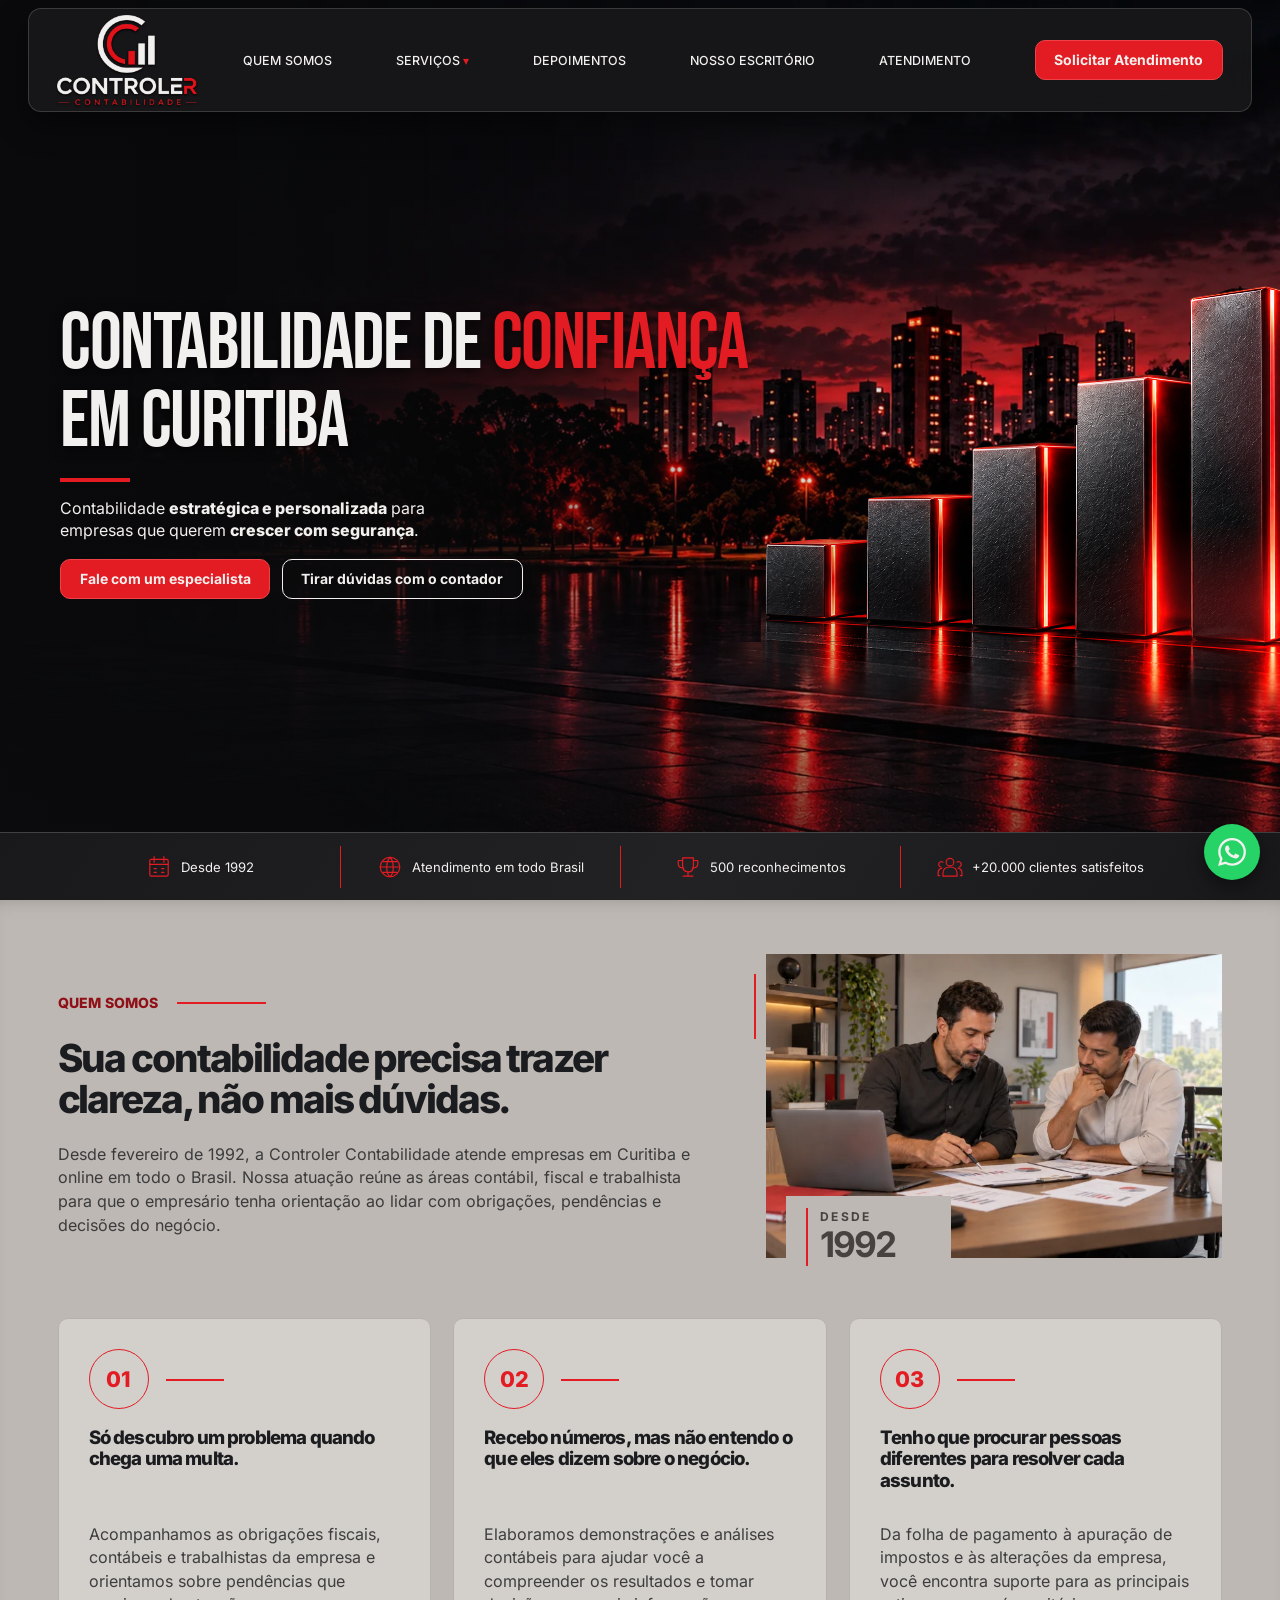
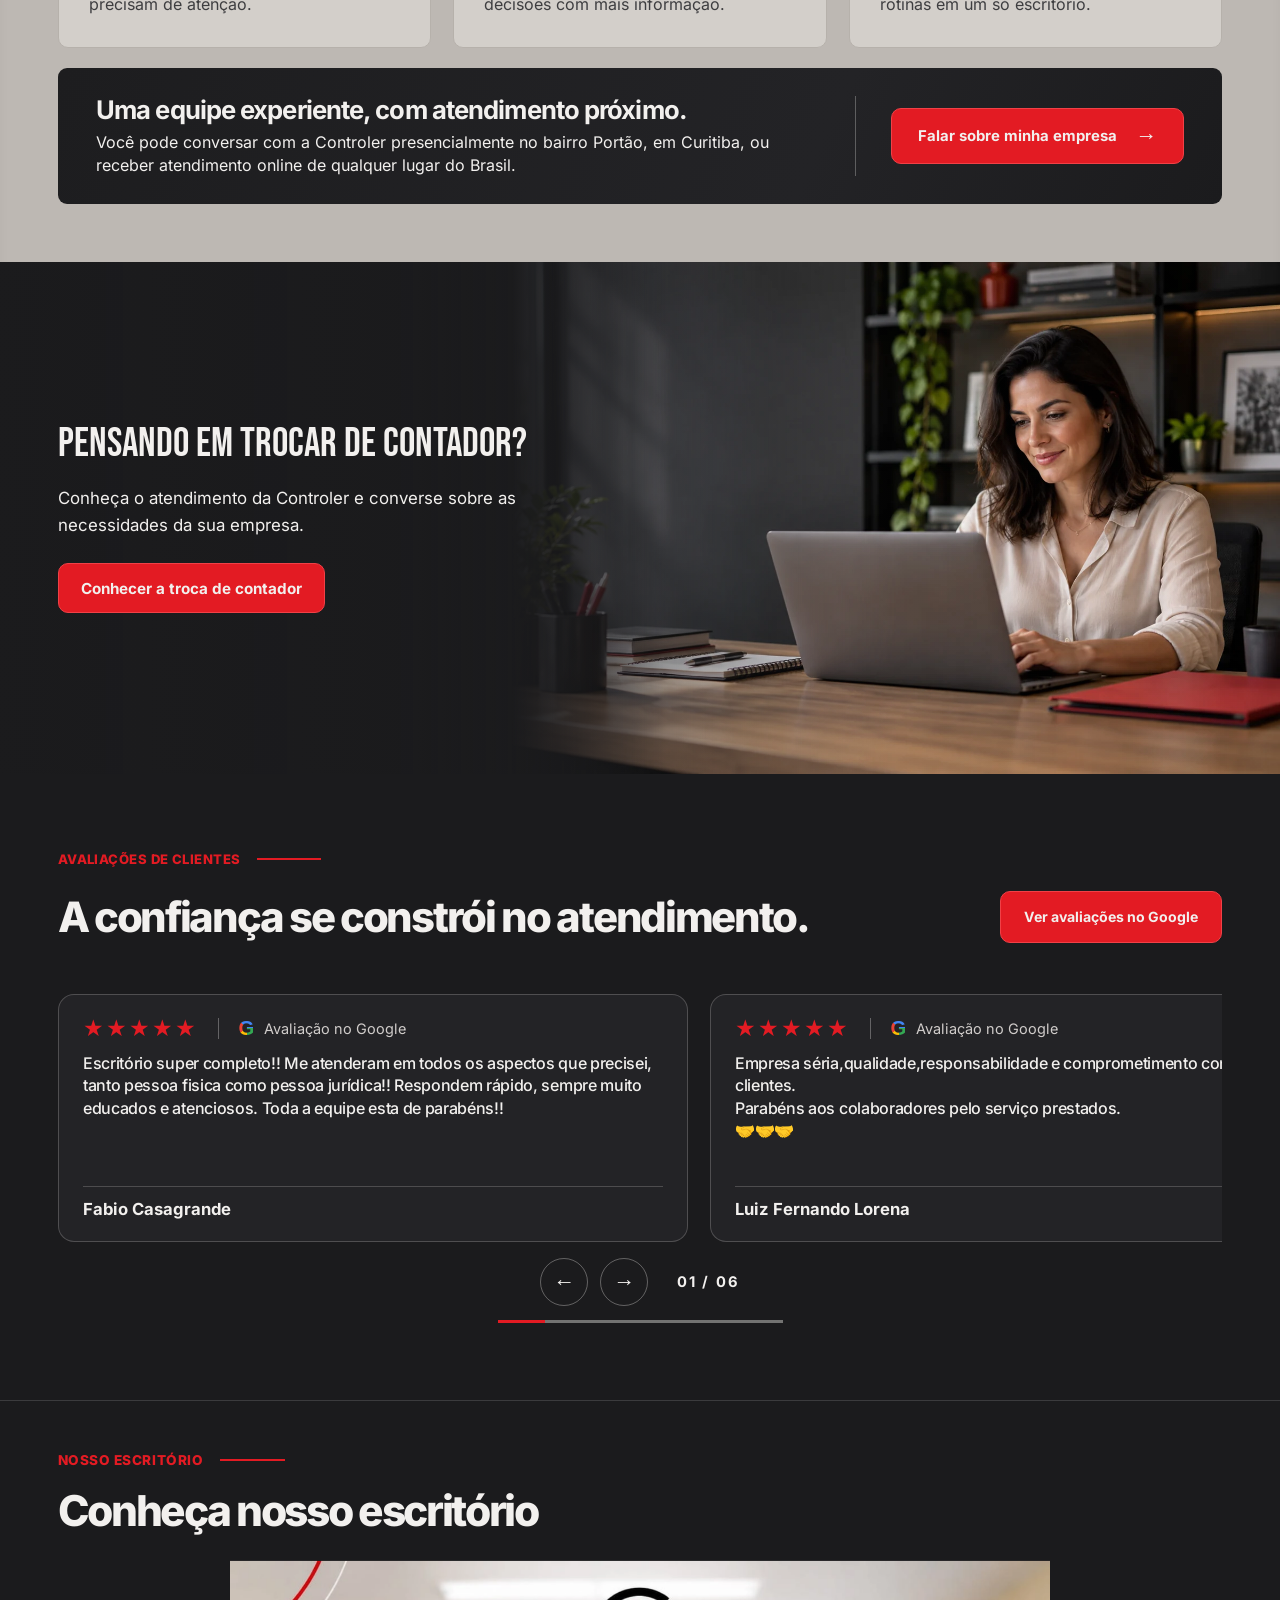
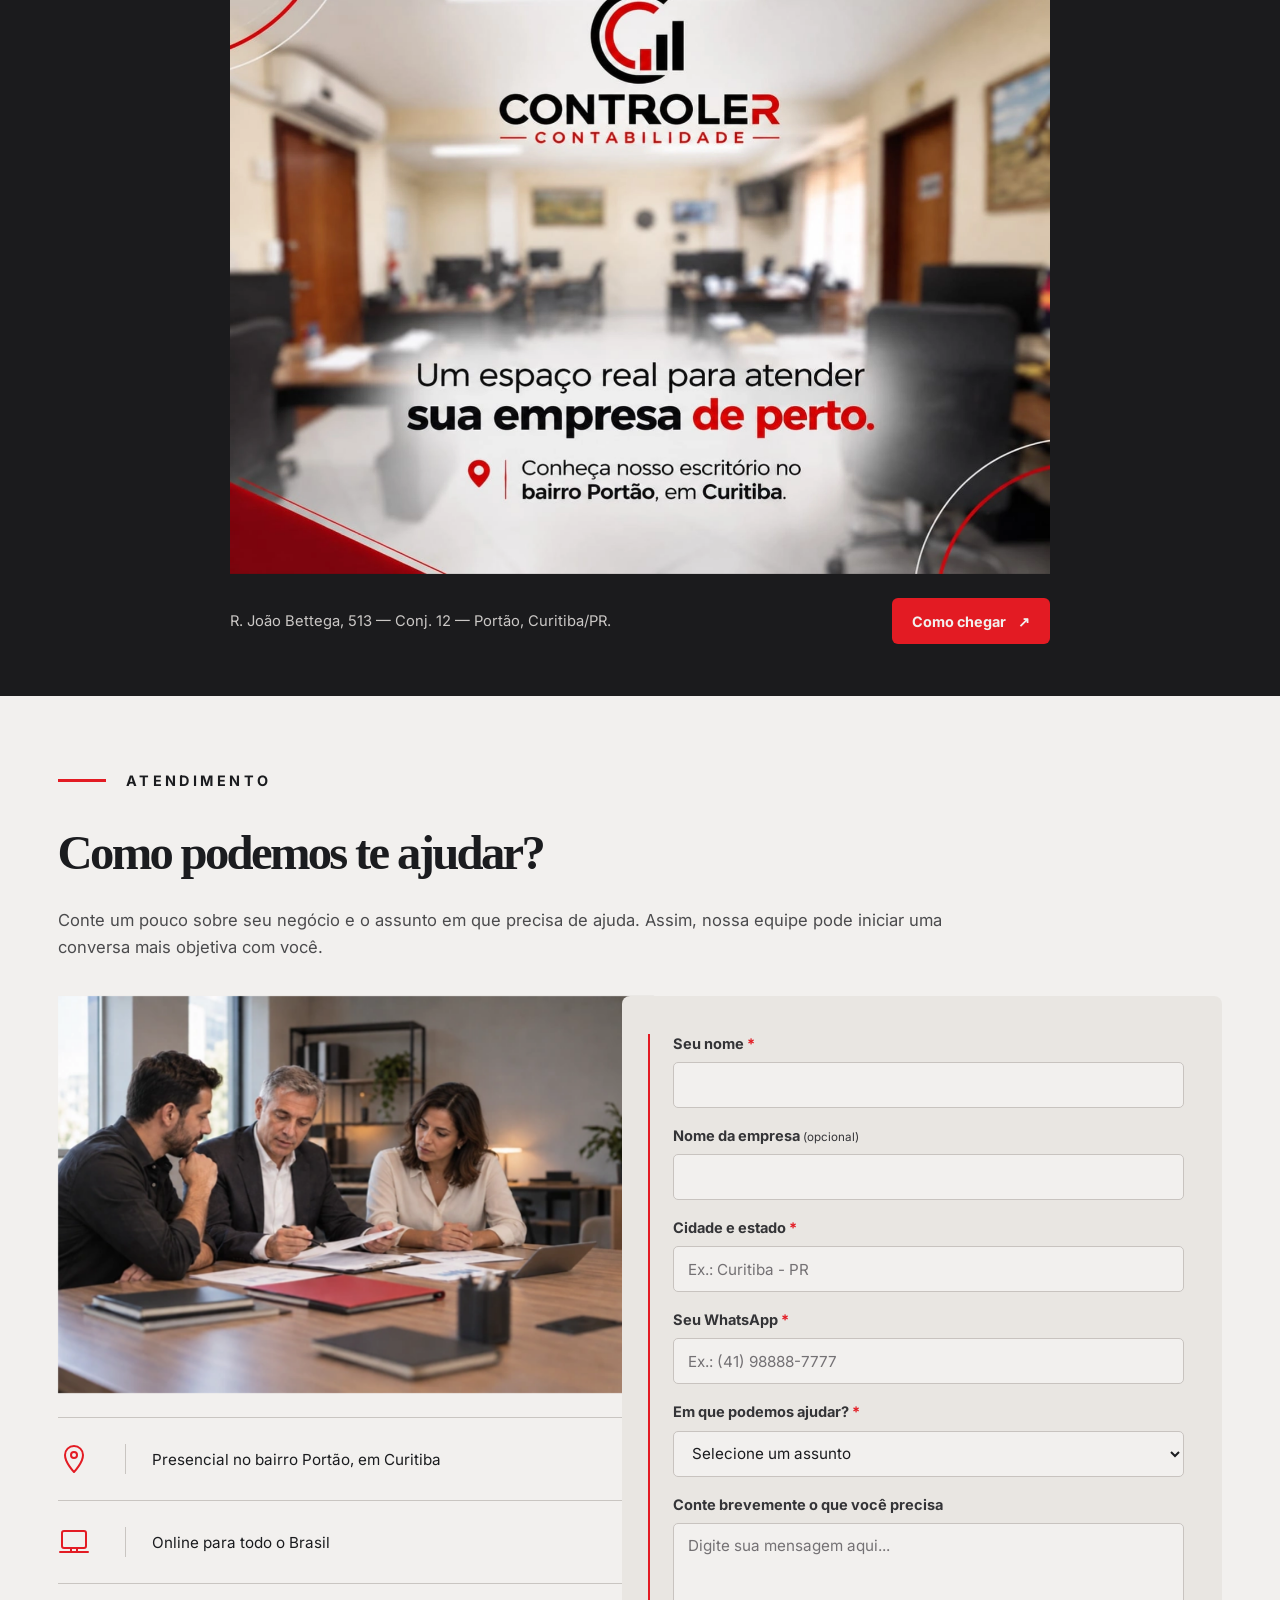
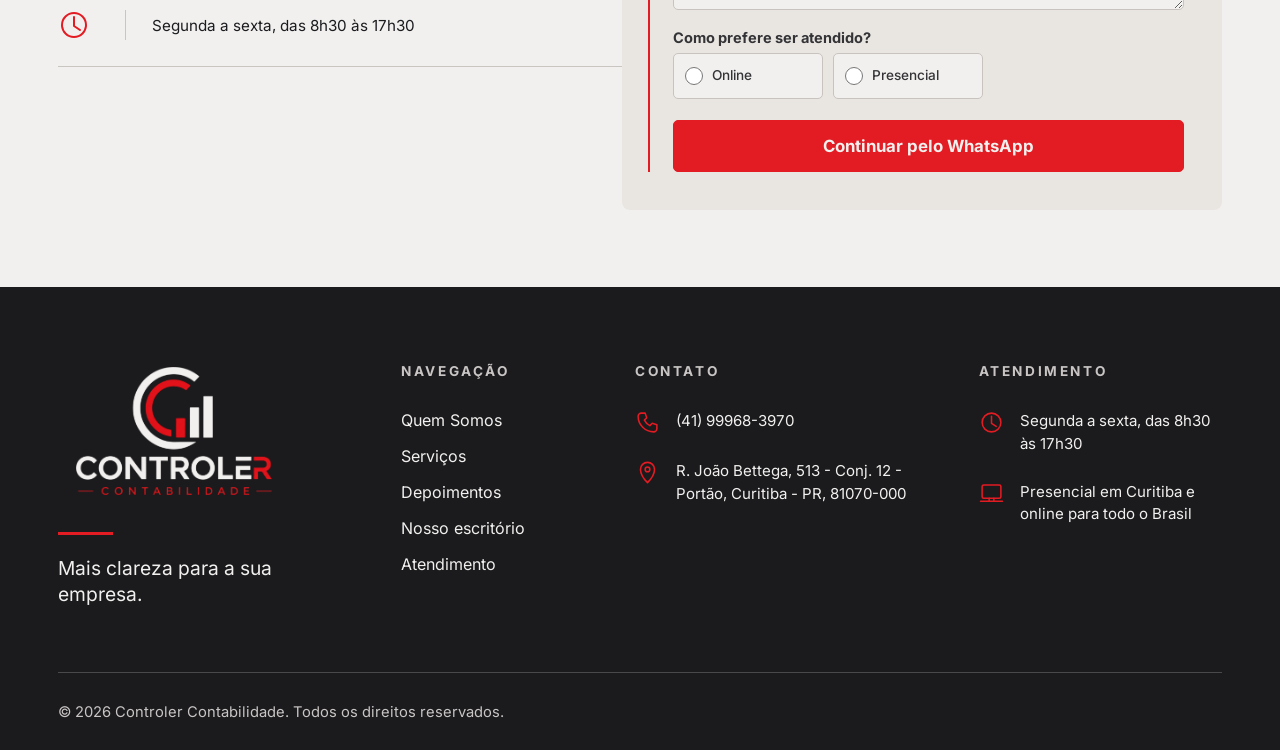
==== commit e5ea1619: "Add files via upload" ====
--- a/index.html
+++ b/index.html
@@ -16,8 +16,8 @@
   <meta property="og:image" content="https://controlercontabilidade.com.br/assets/images/bg-curitiba.webp">
   <link rel="icon" href="assets/icons/favicon.svg" type="image/svg+xml">
   <link rel="preload" as="image" href="assets/images/bg-curitiba.webp" fetchpriority="high">
-  <link rel="stylesheet" href="styles.css?v=20261002-3">
-  <script src="script.js?v=20261002-2" defer></script>
+  <link rel="stylesheet" href="styles.css?v=20261002-4">
+  <script src="script.js?v=20261002-4" defer></script>
   <script type="application/ld+json">{"@context":"https://schema.org","@type":"AccountingService","name":"Controler Contabilidade","telephone":"+55 41 99968-3970","address":{"@type":"PostalAddress","streetAddress":"R. João Bettega, 513 - Conj 12 - Portão","addressLocality":"Curitiba","addressRegion":"PR","postalCode":"81070-000","addressCountry":"BR"},"openingHoursSpecification":[{"@type":"OpeningHoursSpecification","dayOfWeek":["Monday","Tuesday","Wednesday","Thursday","Friday"],"opens":"08:30","closes":"17:30"}],"areaServed":{"@type":"Country","name":"Brasil"}}</script>
 </head>
 <body>
@@ -32,7 +32,7 @@
           <button class="dropdown-trigger" type="button" aria-haspopup="true" aria-expanded="false" aria-controls="services-menu">Serviços <span aria-hidden="true">▾</span></button>
           <div class="dropdown-panel" id="services-menu"><details class="service-group" open><summary>Para empresas</summary><div class="service-group-links"><a href="abertura-de-empresa.html#constituicao">Abertura, alterações e baixa de empresa</a><a href="servicos-empresariais.html#impostos">Regularização de impostos</a><a href="servicos-empresariais.html#dados-cadastrais">Regularização de dados cadastrais</a><a href="servicos-empresariais.html#licenciamentos">Licenciamentos</a><a href="servicos-empresariais.html#declaracoes">Declarações mensais e anuais obrigatórias</a><a href="servicos-empresariais.html#consultorias">Consultorias</a><a href="servicos-empresariais.html#contabilidade">Contabilidade completa para empresas do Simples Nacional e Lucro Presumido</a><a href="servicos-empresariais.html#mei">Serviços para MEI em geral</a><a href="departamento-pessoal.html">Departamento Pessoal</a><a href="bpo-financeiro.html">BPO Financeiro</a><a href="troca-de-contador.html">Troca de Contador</a><a href="planejamento-tributario.html">Planejamento Tributário</a></div></details><details class="service-group" open><summary>Para pessoa física</summary><div class="service-group-links"><a href="imposto-de-renda.html">Imposto de Renda</a><a href="imposto-de-renda.html#regularizacao-ir">Regularização de declarações de IR</a><a href="imposto-de-renda.html#autonomo">Cadastro, alteração e baixa de cadastro de autônomo</a><a href="imposto-de-renda.html#esocial-domestico">eSocial doméstico</a></div></details></div>
         </div>
-        <a href="#depoimentos">Depoimentos</a><a href="#galeria">Galeria</a><a href="#atendimento">Atendimento</a>
+        <a href="#depoimentos">Depoimentos</a><a href="#galeria">Nosso escritório</a><a href="#atendimento">Atendimento</a>
         <a class="button button-red header-cta" href="https://wa.me/5541999683970?text=Ol%C3%A1%2C%20quero%20solicitar%20atendimento%20da%20Controler%20Contabilidade." target="_blank" rel="noopener noreferrer">Solicitar Atendimento</a>
       </div>
     </nav>
@@ -181,40 +181,23 @@
         <blockquote id="testimonial-dialog-text"></blockquote>
       </dialog>
     </section>
-    <section class="gallery" id="galeria" aria-labelledby="gallery-title">
-      <div class="gallery-inner">
-        <div class="gallery-heading">
-          <p class="gallery-eyebrow">CONHEÇA A CONTROLER</p>
-          <h2 id="gallery-title">Um espaço real para atender sua empresa de perto.</h2>
-          <p class="gallery-description">Conheça nosso escritório no bairro Portão, em Curitiba.</p>
-        </div>
-        <div class="gallery-mosaic">
-          <a class="gallery-tile gallery-tile-featured" href="assets/images/galeria-01.webp" data-gallery-index="0" aria-label="Ampliar foto 1 do escritório"><img src="assets/images/galeria-01.webp" width="1450" height="1085" loading="lazy" decoding="async" alt="Vista ampla das estações de trabalho no escritório da Controler"></a>
-          <a class="gallery-tile" href="assets/images/galeria-02.webp" data-gallery-index="1" aria-label="Ampliar foto 2 do escritório"><img src="assets/images/galeria-02.webp" width="1450" height="1085" loading="lazy" decoding="async" alt="Sala de atendimento com mesa, cadeiras e quadro na parede"></a>
-          <a class="gallery-tile" href="assets/images/galeria-03.webp" data-gallery-index="2" aria-label="Ampliar foto 3 do escritório"><img src="assets/images/galeria-03.webp" width="1447" height="1087" loading="lazy" decoding="async" alt="Ambiente de trabalho com mesas e computadores da equipe"></a>
-        </div>
-        <div class="gallery-footer">
-          <a class="gallery-all" href="assets/images/galeria-01.webp" data-gallery-index="0">Ver todas as fotos <span aria-hidden="true">↗</span></a>
-          <span class="gallery-location">Curitiba, PR</span>
-        </div>
-      </div>
-    </section>
-    <!-- Fotos completas no HTML para facilitar inclusões e substituições futuras. -->
-    <ul class="gallery-sources" hidden>
-      <li data-src="assets/images/galeria-01.webp" data-alt="Vista ampla das estações de trabalho no escritório da Controler"></li>
-      <li data-src="assets/images/galeria-02.webp" data-alt="Sala de atendimento com mesa, cadeiras e quadro na parede"></li>
-      <li data-src="assets/images/galeria-03.webp" data-alt="Ambiente de trabalho com mesas e computadores da equipe"></li>
-      <li data-src="assets/images/galeria-04.webp" data-alt="Outra vista das mesas, computadores e área de atendimento do escritório"></li>
-      <li data-src="assets/images/galeria-05.webp" data-alt="Estações de trabalho e área central do escritório da Controler"></li>
-      <li data-src="assets/images/galeria-06.webp" data-alt="Mesas e equipamentos do escritório vistos a partir da entrada"></li>
-    </ul>
-    <dialog class="gallery-dialog" aria-label="Galeria ampliada do escritório">
-      <div class="gallery-dialog-inner">
-        <button class="gallery-close" type="button" aria-label="Fechar galeria">×</button>
-        <figure class="gallery-view"><img width="1450" height="1085" alt=""><figcaption class="gallery-count" aria-live="polite" aria-atomic="true">01 / 06</figcaption></figure>
-        <div class="gallery-navigation"><button class="gallery-prev" type="button" aria-label="Foto anterior">←</button><button class="gallery-next" type="button" aria-label="Próxima foto">→</button></div>
-      </div>
-    </dialog>
+    <!-- Arte original completa: sem recorte nem elementos sobrepostos. -->
+    <section class="office" id="galeria" aria-labelledby="office-title">
+      <div class="office-inner">
+        <div class="office-heading">
+          <p class="office-eyebrow">NOSSO ESCRITÓRIO</p>
+          <h2 id="office-title">Conheça nosso escritório</h2>
+        </div>
+        <figure class="office-art photo-reveal">
+          <img src="assets/images/nosso-escritorio.webp" width="1450" height="1085" loading="lazy" decoding="async" alt="Arte da Controler Contabilidade com a logo e a mensagem: Um espaço real para atender sua empresa de perto. Conheça nosso escritório no bairro Portão, em Curitiba.">
+        </figure>
+        <div class="office-details">
+          <p>R. João Bettega, 513 — Conj. 12 — Portão, Curitiba/PR.</p>
+          <a class="office-directions" href="https://www.google.com/maps/search/?api=1&amp;query=R.%20Jo%C3%A3o%20Bettega%2C%20513%20-%20Conj.%2012%20-%20Port%C3%A3o%2C%20Curitiba%20PR" target="_blank" rel="noopener noreferrer">Como chegar <span aria-hidden="true">↗</span></a>
+        </div>
+      </div>
+    </section>
+
     <section class="contact" id="atendimento" aria-labelledby="contact-title">
       <div class="contact-inner">
         <div class="contact-heading">
@@ -255,7 +238,7 @@
         </div>
         <nav class="footer-column footer-navigation" aria-label="Navegação do rodapé">
           <h2>Navegação</h2>
-          <ul><li><a href="#quem-somos">Quem Somos</a></li><li><a class="footer-services" href="#services-dropdown">Serviços</a></li><li><a href="#depoimentos">Depoimentos</a></li><li><a href="#galeria">Galeria</a></li><li><a href="#atendimento">Atendimento</a></li></ul>
+          <ul><li><a href="#quem-somos">Quem Somos</a></li><li><a class="footer-services" href="#services-dropdown">Serviços</a></li><li><a href="#depoimentos">Depoimentos</a></li><li><a href="#galeria">Nosso escritório</a></li><li><a href="#atendimento">Atendimento</a></li></ul>
         </nav>
         <div class="footer-column footer-contact">
           <h2>Contato</h2>
--- a/styles.css
+++ b/styles.css
@@ -284,50 +284,24 @@
 @media(max-width:390px){.testimonials-link{width:100%}.testimonial-meta{align-items:flex-start;flex-direction:column}.testimonial-source{padding-left:0;border-left:0}}
 @media(prefers-reduced-motion:reduce){.testimonials-stage.is-enhanced,.testimonials-stage.is-enhanced .testimonials-track,.testimonial-arrow{transition:none}.testimonials-stage.is-enhanced .testimonials-track{will-change:auto}}
 
-/* Galeria: continuidade do grafite e fotografia como elemento principal. */
-.gallery{scroll-margin-top:85px;background:#1B1B1D;color:var(--text)}
-.gallery-inner{max-width:1690px;margin-inline:auto;padding:clamp(55px,5vw,95px) var(--about-gutter) clamp(72px,6vw,112px);border-top:1px solid #f2f0ee26}
-.gallery-heading{max-width:900px;margin-bottom:clamp(35px,4vw,62px)}
-.gallery-eyebrow{display:flex;align-items:center;gap:17px;margin:0 0 22px;color:var(--red);font-size:clamp(.83rem,1vw,1rem);font-weight:800;letter-spacing:.04em}
-.gallery-eyebrow::after{content:"";width:clamp(50px,6vw,90px);height:2px;background:var(--red)}
-.gallery h2{margin:0;max-width:850px;font-size:clamp(2.125rem,3.32vw,3.74rem);line-height:1.06;font-weight:800;letter-spacing:-.055em;overflow-wrap:break-word}
-.gallery-description{margin:22px 0 0;color:#cbc8c6;font-size:clamp(1rem,1.06vw,1.04rem);line-height:1.5}
-.gallery-mosaic{display:grid;grid-template-columns:minmax(0,1.65fr) minmax(0,1fr);grid-template-rows:repeat(2,minmax(0,1fr));gap:clamp(10px,1.2vw,18px);height:clamp(400px,42vw,620px)}
-.gallery-tile{display:block;min-width:0;min-height:0;overflow:hidden;background:#29292b;cursor:zoom-in}
-.gallery-tile-featured{grid-row:span 2}
-.gallery-tile img{display:block;width:100%;height:100%;object-fit:cover;transition:transform .3s ease,filter .3s ease}
-.gallery-tile:hover img{transform:scale(1.025);filter:brightness(1.08)}
-.gallery-footer{display:flex;align-items:center;justify-content:space-between;gap:20px;margin-top:28px}
-.gallery-all{display:inline-flex;align-items:center;gap:14px;min-height:48px;padding:11px 0;border-bottom:2px solid var(--red);color:var(--text);font-weight:700;text-decoration:none}
-.gallery-all span{color:var(--red);font-size:1.25rem}
-.gallery-location{color:#aaa7a5;font-size:.9rem;letter-spacing:.03em}
-.gallery-tile:focus-visible,.gallery-all:focus-visible,.gallery-dialog button:focus-visible{outline:3px solid var(--red);outline-offset:4px}
-
-/* <dialog> mantém o foco dentro da galeria; a imagem completa usa contain. */
-.gallery-dialog{width:min(1100px,calc(100vw - 36px));max-width:none;max-height:calc(100dvh - 36px);padding:0;border:1px solid #f2f0ee45;background:#141417;color:var(--text);box-shadow:0 20px 75px #000a}
-.gallery-dialog::backdrop{background:#0b0b0de8}
-.gallery-dialog-inner{position:relative;display:flex;flex-direction:column;align-items:center;gap:12px;padding:48px clamp(16px,3vw,36px) 20px}
-.gallery-close{position:absolute;right:12px;top:9px;width:42px;height:42px;border:0;background:transparent;color:var(--text);font:inherit;font-size:2rem;cursor:pointer}
-.gallery-view{display:flex;flex-direction:column;align-items:center;justify-content:center;gap:13px;min-width:0;margin:0}
-.gallery-view img{display:block;max-width:100%;width:auto;height:auto;max-height:calc(100dvh - 190px);object-fit:contain}
-.gallery-count{font-size:.9rem;font-weight:700;letter-spacing:.14em;color:#cbc8c6}
-.gallery-navigation{display:flex;gap:24px}
-.gallery-navigation button{width:44px;height:44px;border:1px solid #f2f0ee66;border-radius:50%;background:transparent;color:var(--text);font:inherit;font-size:1.25rem;cursor:pointer}
-.gallery-navigation button:hover,.gallery-close:hover{color:var(--red)}
-body.gallery-open{overflow:hidden}
-@media(max-width:767px){
-  .gallery{scroll-margin-top:90px}
-  .gallery-inner{padding-block:52px 72px}
-  .gallery h2{font-size:clamp(1.98rem,6.5vw,2.93rem)}
-  .gallery-mosaic{display:flex;flex-direction:column;height:auto;gap:12px}
-  .gallery-tile,.gallery-tile-featured{width:100%;height:auto}
-  .gallery-tile img{width:100%;height:auto;object-fit:contain}
-  .gallery-footer{align-items:flex-start;margin-top:20px}
-  .gallery-dialog{width:calc(100vw - 20px);max-height:calc(100dvh - 20px)}
-  .gallery-dialog-inner{padding:50px 12px 16px}
-  .gallery-view img{max-height:calc(100dvh - 180px)}
-}
-@media(prefers-reduced-motion:reduce){.gallery-tile img{transition:none}.gallery-tile:hover img{transform:none}}
+/* Escritório: arte inteira, largura equilibrada e nenhuma sobreposição. */
+.office{scroll-margin-top:120px;background:#1B1B1D;color:var(--text)}
+.office-inner{max-width:1690px;margin-inline:auto;padding:clamp(48px,4vw,68px) var(--about-gutter);border-top:1px solid #f2f0ee26}
+.office-heading{margin-bottom:28px}
+.office-eyebrow{display:flex;align-items:center;gap:17px;margin:0 0 20px;color:var(--red);font-size:.85rem;font-weight:800;letter-spacing:.04em}
+.office-eyebrow::after{content:"";width:65px;height:2px;background:var(--red)}
+.office h2{margin:0;font-size:clamp(2.125rem,3.32vw,3.74rem);line-height:1.06;font-weight:800;letter-spacing:-.055em}
+.office-art{width:100%;max-width:820px;margin:0 auto}
+.office-art img{display:block;width:100%;height:auto}
+.office-details{max-width:820px;margin:24px auto 0;display:flex;align-items:center;justify-content:space-between;gap:24px}
+.office-details p{margin:0;color:#cbc8c6;font-size:.92rem;line-height:1.6}
+.office-directions{display:inline-flex;align-items:center;justify-content:center;gap:12px;flex:none;min-height:46px;padding:11px 20px;background:var(--red);border-radius:6px;color:var(--text);font-size:.9rem;font-weight:700;text-decoration:none}
+.office-directions:focus-visible{outline:3px solid var(--text);outline-offset:4px}
+@media(max-width:767px){
+  .office-inner{padding-block:42px}
+  .office h2{font-size:clamp(1.98rem,6.5vw,2.93rem)}
+  .office-details{flex-direction:column;align-items:flex-start;gap:16px;margin-top:20px}
+}
 
 /* Atendimento: editorial claro em duas colunas, mantendo os campos e erros acessíveis. */
 .contact{scroll-margin-top:85px;background:var(--about-bg);color:var(--about-ink)}
